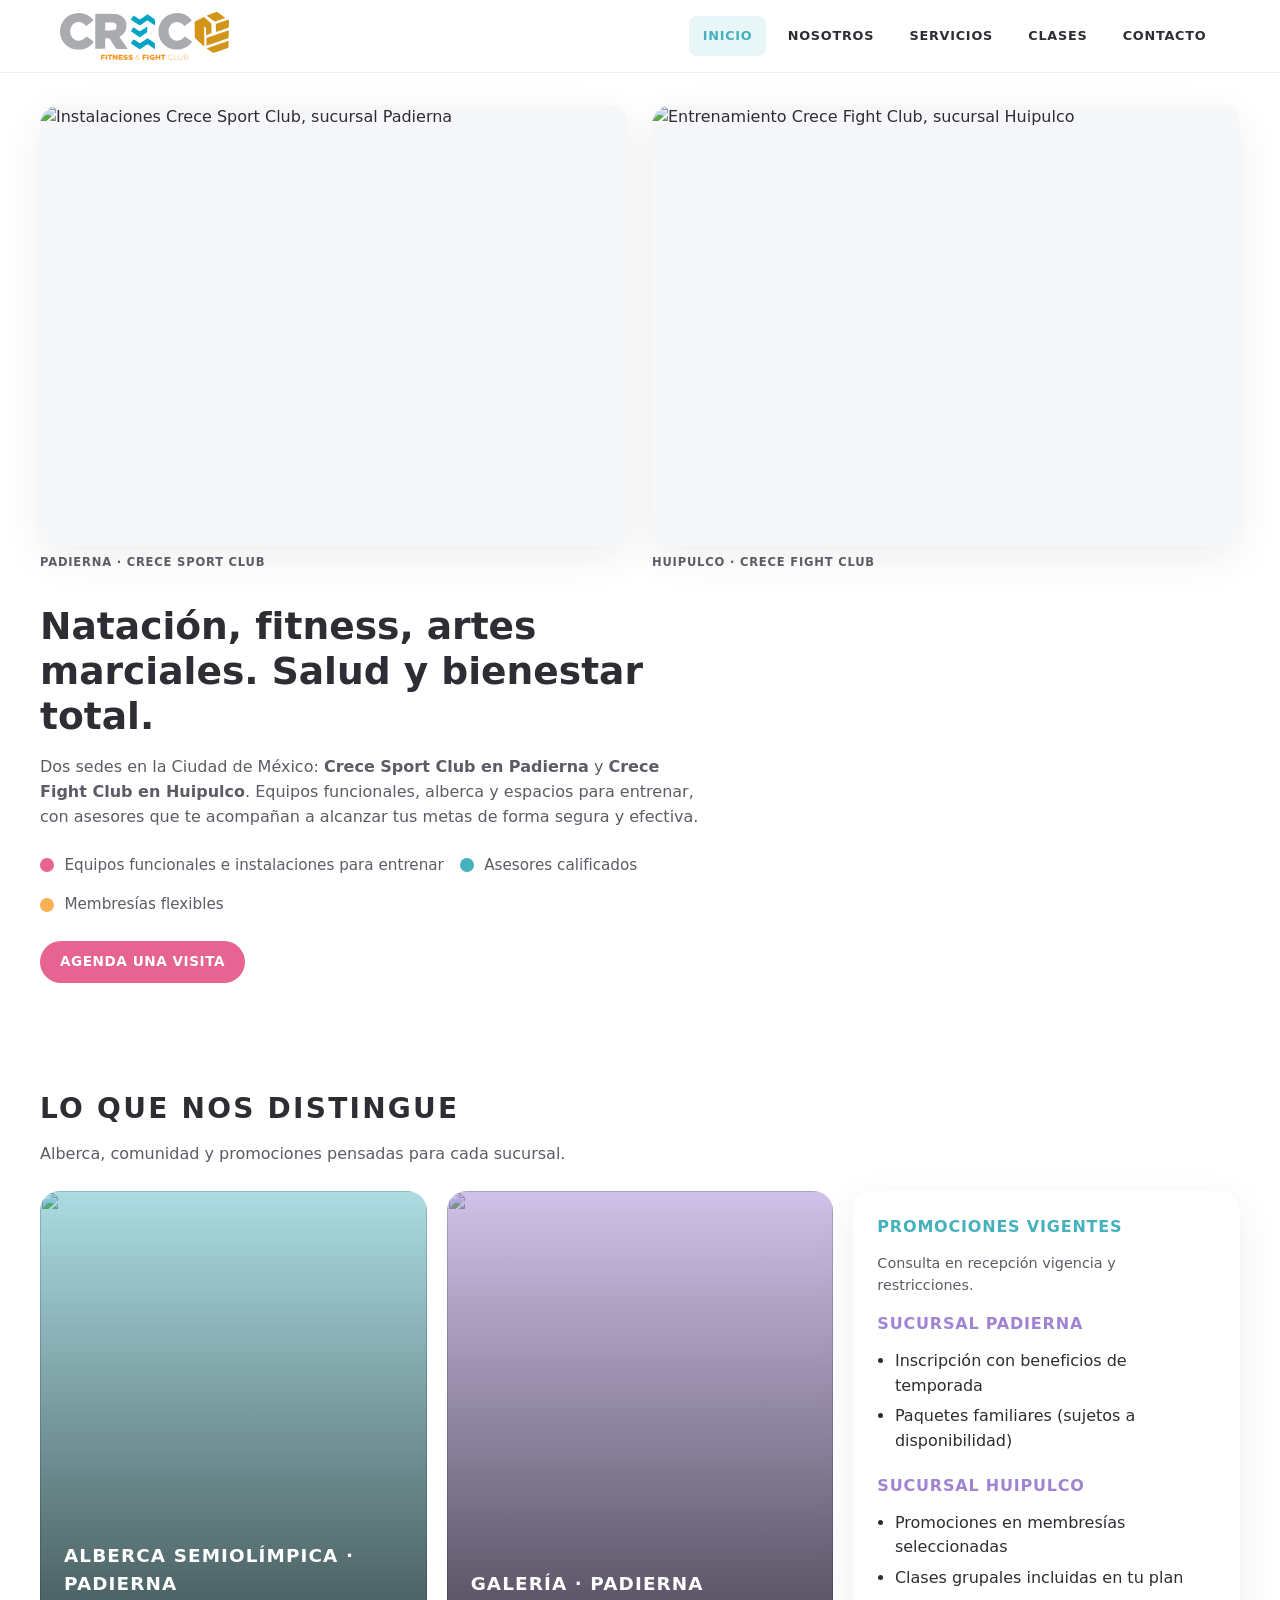
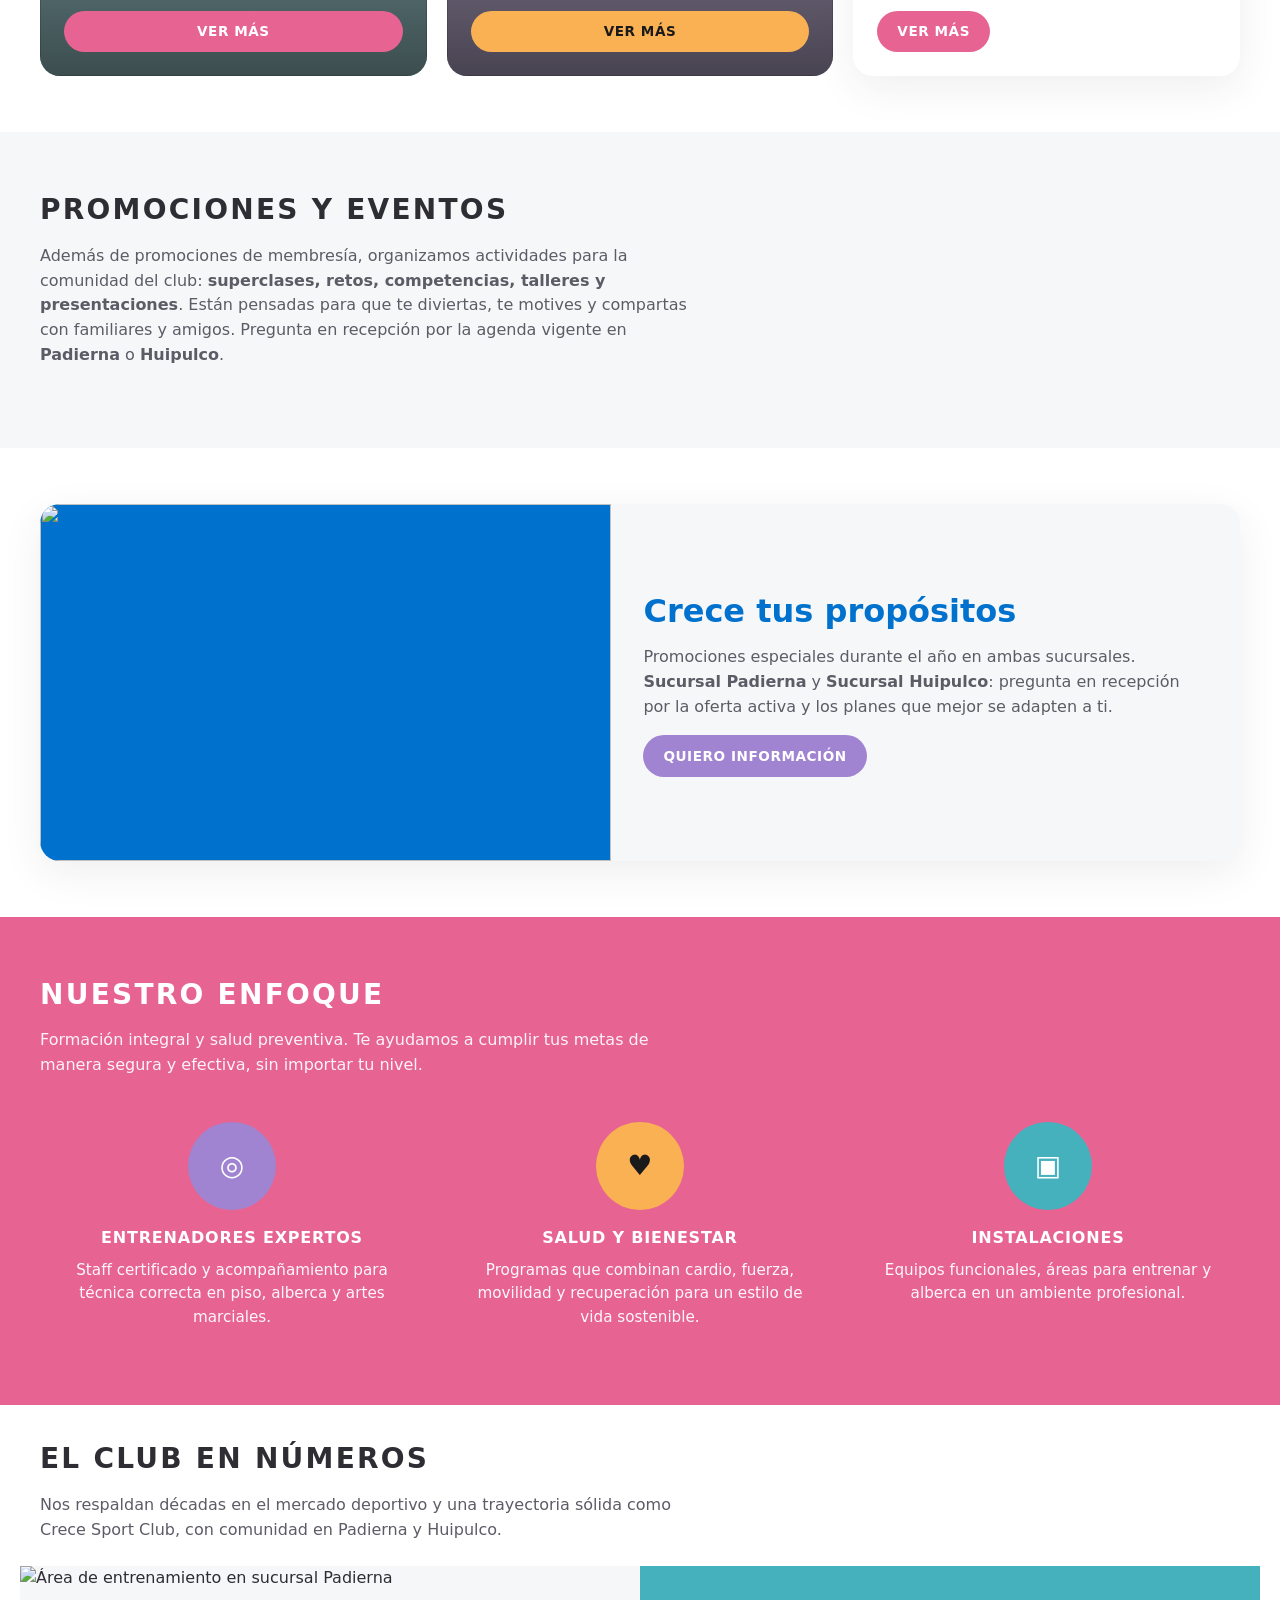
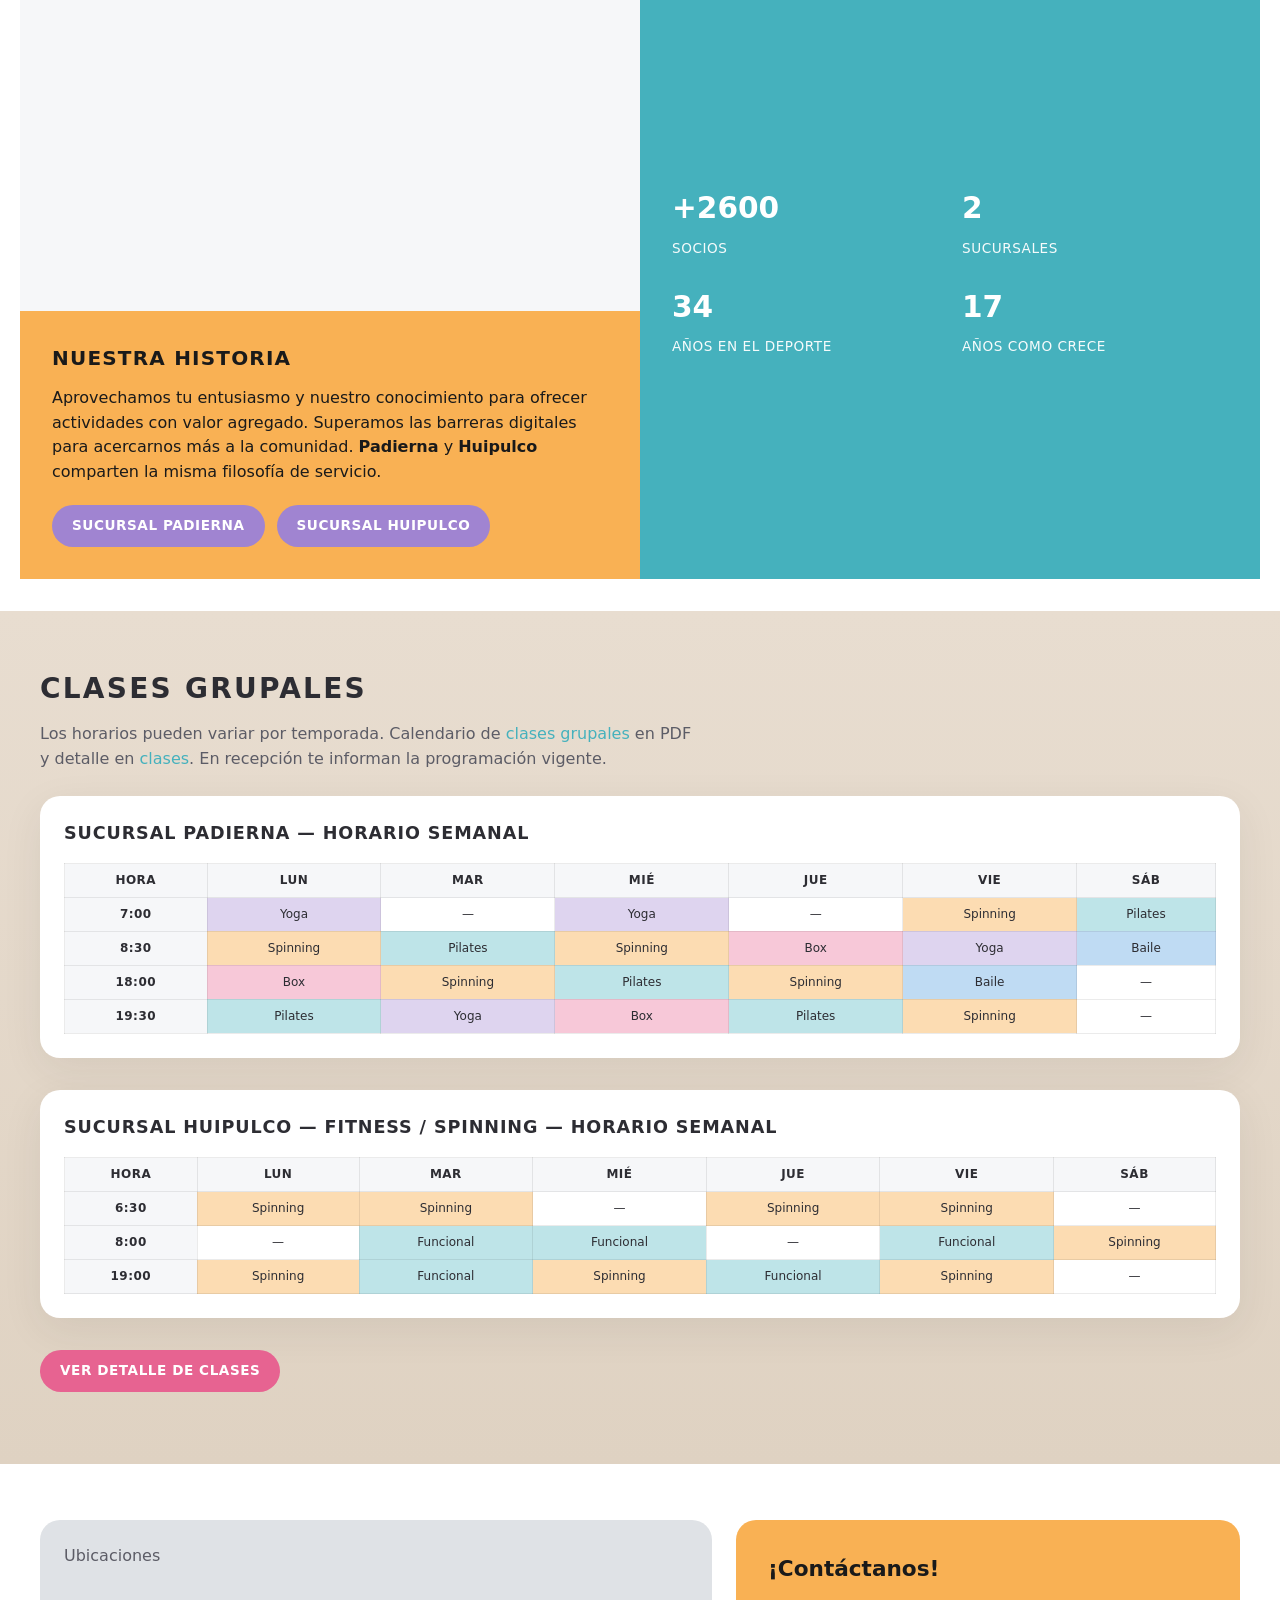
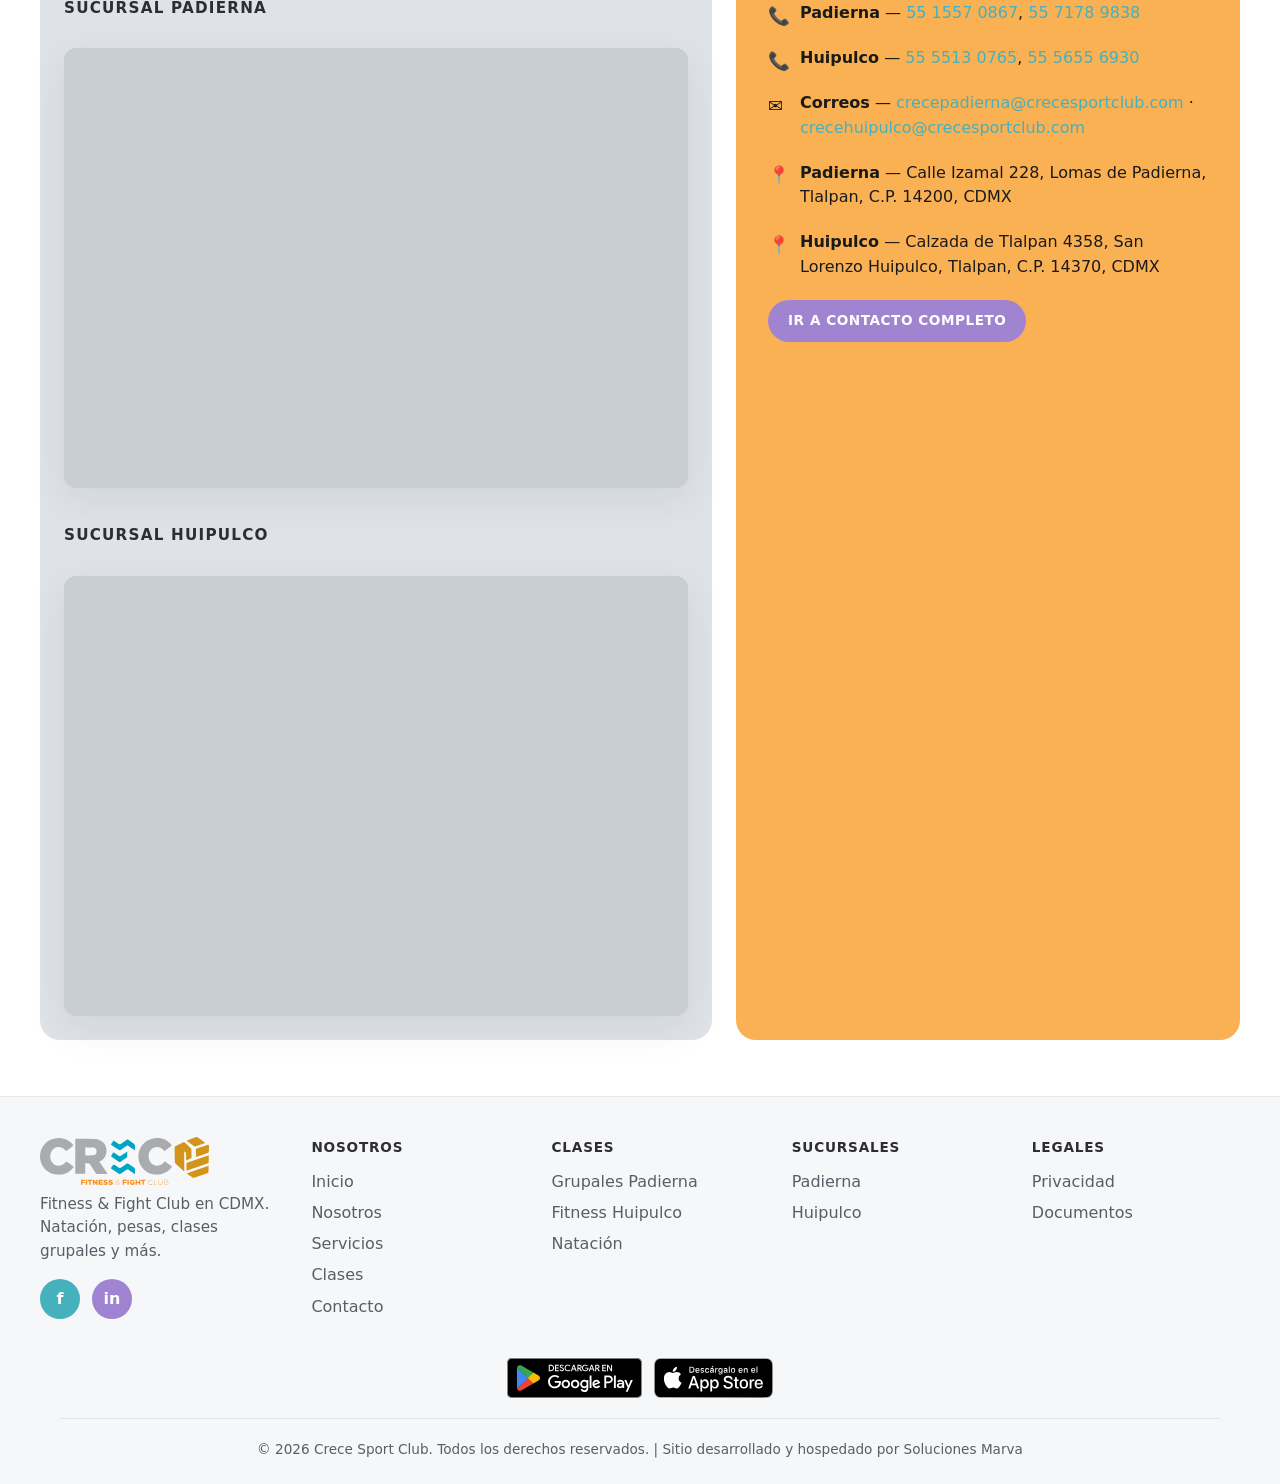
==== index.html @ da3b9bb8 "Fix badges position" ====
<!DOCTYPE html>
<html lang="es-MX">
  <head>
    <meta charset="utf-8" />
    <meta name="viewport" content="width=device-width, initial-scale=1" />
    <title>Crece Sport Club — Fitness &amp; Fight Club</title>
    <meta
      name="description"
      content="Crece Sport Club en Padierna y Crece Fight Club en Huipulco: natación, fitness y artes marciales en la Ciudad de México."
    />
    <link rel="stylesheet" href="assets/css/styles.css?v=footer-badges2" />
  </head>
  <body>
    <a class="skip-link" href="#contenido">Saltar al contenido</a>
    <header class="site-header">
      <div class="header-inner">
        <a class="logo-link" href="./">
          <img src="logo.svg" width="200" height="57" alt="Crece Sport Club" />
        </a>
        <button
          class="nav-toggle"
          type="button"
          aria-expanded="false"
          aria-controls="menu-principal"
          aria-label="Abrir menú"
        >
          <span></span><span></span><span></span>
        </button>
        <nav class="site-nav" id="menu-principal" aria-label="Principal">
          <ul>
            <li><a href="./" aria-current="page">Inicio</a></li>
            <li><a href="nosotros/">Nosotros</a></li>
            <li><a href="servicios/">Servicios</a></li>
            <li><a href="clases/">Clases</a></li>
            <li><a href="contacto/">Contacto</a></li>
          </ul>
        </nav>
      </div>
    </header>

    <main id="contenido">
      <section class="section section--tight" id="inicio" aria-labelledby="titulo-inicio">
        <div class="wrap">
          <div class="hero-branches">
            <div class="hero-branch-card">
              <div class="hero-visual">
                <img
                  src="https://cdn-clients.solucionesmarva.com/CU2402-00057/img/padierna/IMG_8636.jpg"
                  alt="Instalaciones Crece Sport Club, sucursal Padierna"
                  width="800"
                  height="600"
                  loading="eager"
                />
              </div>
              <p class="branch-tag">Padierna · Crece Sport Club</p>
            </div>
            <div class="hero-branch-card">
              <div class="hero-visual">
                <img
                  src="https://cdn-clients.solucionesmarva.com/CU2402-00057/img/IMG_9216.jpg"
                  alt="Entrenamiento Crece Fight Club, sucursal Huipulco"
                  width="800"
                  height="600"
                  loading="eager"
                />
              </div>
              <p class="branch-tag">Huipulco · Crece Fight Club</p>
            </div>
          </div>
          <div class="hero-copy hero-copy-wide">
            <h1 id="titulo-inicio">Natación, fitness, artes marciales. Salud y bienestar total.</h1>
            <p class="section-lead" style="margin: 0">
              Dos sedes en la Ciudad de México: <strong>Crece Sport Club en Padierna</strong> y <strong>Crece Fight Club en Huipulco</strong>. Equipos funcionales,
              alberca y espacios para entrenar, con asesores que te acompañan a alcanzar tus metas de forma segura y efectiva.
            </p>
            <div class="hero-features">
              <div class="hero-feature"><span class="dot dot--pink" aria-hidden="true"></span> Equipos funcionales e instalaciones para entrenar</div>
              <div class="hero-feature"><span class="dot dot--teal" aria-hidden="true"></span> Asesores calificados</div>
              <div class="hero-feature"><span class="dot dot--yellow" aria-hidden="true"></span> Membresías flexibles</div>
            </div>
            <p style="margin-top: 1.5rem">
              <a class="btn btn--pink" href="contacto/">Agenda una visita</a>
            </p>
          </div>
        </div>
      </section>

      <section class="section" id="destacados" aria-labelledby="titulo-destacados">
        <div class="wrap">
          <h2 class="section-title" id="titulo-destacados">Lo que nos distingue</h2>
          <p class="section-lead">Alberca, comunidad y promociones pensadas para cada sucursal.</p>
          <div class="grid-3">
            <article class="card-block card-block--teal">
              <div class="card-block__bg" aria-hidden="true">
                <img
                  src="https://cdn-clients.solucionesmarva.com/CU2402-00057/img/padierna/IMG_8722.jpeg"
                  alt=""
                  width="600"
                  height="400"
                  loading="lazy"
                />
              </div>
              <div class="card-block__tint" aria-hidden="true"></div>
              <h3>Alberca semiolímpica · Padierna</h3>
              <a class="btn btn--pink" href="servicios/#alberca">Ver más</a>
            </article>
            <article class="card-block card-block--purple">
              <div class="card-block__bg" aria-hidden="true">
                <img
                  src="https://cdn-clients.solucionesmarva.com/CU2402-00057/img/padierna/IMG_8719.jpeg"
                  alt=""
                  width="600"
                  height="400"
                  loading="lazy"
                />
              </div>
              <div class="card-block__tint" aria-hidden="true"></div>
              <h3>Galería · Padierna</h3>
              <a class="btn btn--yellow" href="nosotros/#galeria">Ver más</a>
            </article>
            <article class="promo-list">
              <h3>Promociones vigentes</h3>
              <p class="section-lead" style="margin-bottom: 0.75rem; font-size: 0.9rem">Consulta en recepción vigencia y restricciones.</p>
              <h3 style="color: var(--purple); margin-top: 1rem">Sucursal Padierna</h3>
              <ul>
                <li>Inscripción con beneficios de temporada</li>
                <li>Paquetes familiares (sujetos a disponibilidad)</li>
              </ul>
              <h3 style="color: var(--purple)">Sucursal Huipulco</h3>
              <ul>
                <li>Promociones en membresías seleccionadas</li>
                <li>Clases grupales incluidas en tu plan</li>
              </ul>
              <a class="btn btn--pink" href="contacto/">Ver más</a>
            </article>
          </div>
        </div>
      </section>

      <section class="section" id="promociones-eventos" style="background: var(--surface)" aria-labelledby="titulo-eventos">
        <div class="wrap">
          <h2 class="section-title" id="titulo-eventos">Promociones y eventos</h2>
          <p class="section-lead">
            Además de promociones de membresía, organizamos actividades para la comunidad del club: <strong>superclases, retos, competencias, talleres y presentaciones</strong>.
            Están pensadas para que te diviertas, te motives y compartas con familiares y amigos. Pregunta en recepción por la agenda vigente en
            <strong>Padierna</strong> o <strong>Huipulco</strong>.
          </p>
        </div>
      </section>

      <section class="section" aria-labelledby="titulo-promo">
        <div class="wrap">
          <div class="promo-card">
            <div class="promo-card__media">
              <img
                src="https://cdn-clients.solucionesmarva.com/CU2402-00057/img/padierna/IMG_8721.jpeg"
                alt=""
                width="800"
                height="500"
                loading="lazy"
              />
            </div>
            <div class="promo-card__body">
              <h2 id="titulo-promo">Crece tus propósitos</h2>
              <p>
                Promociones especiales durante el año en ambas sucursales. <strong>Sucursal Padierna</strong> y <strong>Sucursal Huipulco</strong>: pregunta en
                recepción por la oferta activa y los planes que mejor se adapten a ti.
              </p>
              <p style="margin-top: 1rem">
                <a class="btn btn--purple" href="contacto/">Quiero información</a>
              </p>
            </div>
          </div>
        </div>
      </section>

      <section class="section section--pink" id="enfoque" aria-labelledby="titulo-enfoque">
        <div class="wrap">
          <h2 class="section-title" id="titulo-enfoque">Nuestro enfoque</h2>
          <p class="section-lead">
            Formación integral y salud preventiva. Te ayudamos a cumplir tus metas de manera segura y efectiva, sin importar tu nivel.
          </p>
          <div class="pill-grid">
            <div class="pill">
              <div class="pill-icon pill-icon--purple" aria-hidden="true">◎</div>
              <h3>Entrenadores expertos</h3>
              <p>Staff certificado y acompañamiento para técnica correcta en piso, alberca y artes marciales.</p>
            </div>
            <div class="pill">
              <div class="pill-icon pill-icon--yellow" aria-hidden="true">♥</div>
              <h3>Salud y bienestar</h3>
              <p>Programas que combinan cardio, fuerza, movilidad y recuperación para un estilo de vida sostenible.</p>
            </div>
            <div class="pill">
              <div class="pill-icon pill-icon--teal" aria-hidden="true">▣</div>
              <h3>Instalaciones</h3>
              <p>Equipos funcionales, áreas para entrenar y alberca en un ambiente profesional.</p>
            </div>
          </div>
        </div>
      </section>

      <section class="section section--tight" id="club" aria-labelledby="titulo-club">
        <div class="wrap">
          <h2 class="section-title" id="titulo-club">El club en números</h2>
          <p class="section-lead">
            Nos respaldan décadas en el mercado deportivo y una trayectoria sólida como Crece Sport Club, con comunidad en Padierna y Huipulco.
          </p>
        </div>
        <div class="split-stats">
          <div class="split-stats__visual">
            <div class="split-stats__visual-top">
              <img
                src="https://cdn-clients.solucionesmarva.com/CU2402-00057/img/padierna/IMG_8641.jpg"
                alt="Área de entrenamiento en sucursal Padierna"
                width="900"
                height="500"
                loading="lazy"
              />
            </div>
            <div class="split-stats__story">
              <h2>Nuestra historia</h2>
              <p>
                Aprovechamos tu entusiasmo y nuestro conocimiento para ofrecer actividades con valor agregado. Superamos las barreras digitales para acercarnos más a la
                comunidad. <strong>Padierna</strong> y <strong>Huipulco</strong> comparten la misma filosofía de servicio.
              </p>
              <div class="split-stats__actions">
                <a class="btn btn--purple" href="contacto/#padierna">Sucursal Padierna</a>
                <a class="btn btn--purple" href="contacto/#huipulco">Sucursal Huipulco</a>
              </div>
            </div>
          </div>
          <div class="split-stats__metrics" role="list">
            <div class="metric" role="listitem"><strong>+2600</strong><span>Socios</span></div>
            <div class="metric" role="listitem"><strong>2</strong><span>Sucursales</span></div>
            <div class="metric" role="listitem"><strong>34</strong><span>Años en el deporte</span></div>
            <div class="metric" role="listitem"><strong>17</strong><span>Años como Crece</span></div>
          </div>
        </div>
      </section>

      <section class="section section--wood" id="clases" aria-labelledby="titulo-clases">
        <div class="wrap">
          <h2 class="section-title" id="titulo-clases">Clases grupales</h2>
          <p class="section-lead">
            Los horarios pueden variar por temporada. Calendario de <a href="documentos/">clases grupales</a> en PDF y detalle en
            <a href="clases/">clases</a>. En recepción te informan la programación vigente.
          </p>

          <div class="schedule-block">
            <h3>Sucursal Padierna — horario semanal</h3>
            <table class="schedule">
              <thead>
                <tr>
                  <th>Hora</th>
                  <th>Lun</th>
                  <th>Mar</th>
                  <th>Mié</th>
                  <th>Jue</th>
                  <th>Vie</th>
                  <th>Sáb</th>
                </tr>
              </thead>
              <tbody>
                <tr>
                  <th>7:00</th>
                  <td class="cell-yoga">Yoga</td>
                  <td>—</td>
                  <td class="cell-yoga">Yoga</td>
                  <td>—</td>
                  <td class="cell-spin">Spinning</td>
                  <td class="cell-pilates">Pilates</td>
                </tr>
                <tr>
                  <th>8:30</th>
                  <td class="cell-spin">Spinning</td>
                  <td class="cell-pilates">Pilates</td>
                  <td class="cell-spin">Spinning</td>
                  <td class="cell-box">Box</td>
                  <td class="cell-yoga">Yoga</td>
                  <td class="cell-dance">Baile</td>
                </tr>
                <tr>
                  <th>18:00</th>
                  <td class="cell-box">Box</td>
                  <td class="cell-spin">Spinning</td>
                  <td class="cell-pilates">Pilates</td>
                  <td class="cell-spin">Spinning</td>
                  <td class="cell-dance">Baile</td>
                  <td>—</td>
                </tr>
                <tr>
                  <th>19:30</th>
                  <td class="cell-pilates">Pilates</td>
                  <td class="cell-yoga">Yoga</td>
                  <td class="cell-box">Box</td>
                  <td class="cell-pilates">Pilates</td>
                  <td class="cell-spin">Spinning</td>
                  <td>—</td>
                </tr>
              </tbody>
            </table>
          </div>

          <div class="schedule-block">
            <h3>Sucursal Huipulco — fitness / spinning — horario semanal</h3>
            <table class="schedule">
              <thead>
                <tr>
                  <th>Hora</th>
                  <th>Lun</th>
                  <th>Mar</th>
                  <th>Mié</th>
                  <th>Jue</th>
                  <th>Vie</th>
                  <th>Sáb</th>
                </tr>
              </thead>
              <tbody>
                <tr>
                  <th>6:30</th>
                  <td class="cell-spin">Spinning</td>
                  <td class="cell-spin">Spinning</td>
                  <td>—</td>
                  <td class="cell-spin">Spinning</td>
                  <td class="cell-spin">Spinning</td>
                  <td>—</td>
                </tr>
                <tr>
                  <th>8:00</th>
                  <td>—</td>
                  <td class="cell-pilates">Funcional</td>
                  <td class="cell-pilates">Funcional</td>
                  <td>—</td>
                  <td class="cell-pilates">Funcional</td>
                  <td class="cell-spin">Spinning</td>
                </tr>
                <tr>
                  <th>19:00</th>
                  <td class="cell-spin">Spinning</td>
                  <td class="cell-pilates">Funcional</td>
                  <td class="cell-spin">Spinning</td>
                  <td class="cell-pilates">Funcional</td>
                  <td class="cell-spin">Spinning</td>
                  <td>—</td>
                </tr>
              </tbody>
            </table>
          </div>
          <p><a class="btn btn--pink" href="clases/">Ver detalle de clases</a></p>
        </div>
      </section>

      <section class="section" id="contacto-resumen" aria-labelledby="titulo-contacto">
        <div class="wrap contact-grid">
          <div class="maps-stack">
            <p class="section-lead" style="margin: 0 0 0.5rem">Ubicaciones</p>
            <h2 class="section-title" style="font-size: 0.95rem; margin: 0 0 0.5rem">Sucursal Padierna</h2>
            <div class="map-embed">
              <iframe
                src="https://www.google.com/maps/embed?pb=!1m18!1m12!1m3!1d791.6669266590219!2d-99.22311859802137!3d19.290028590029106!2m3!1f0!2f0!3f0!3m2!1i1024!2i768!4f13.1!3m3!1m2!1s0x85cdffb28475cb69%3A0x376ab0f0e41c3a64!2sC.%20Izamal%20228%2C%20Lomas%20de%20Padierna%2C%20Tlalpan%2C%2014200%20Ciudad%20de%20M%C3%A9xico%2C%20CDMX!5e0!3m2!1ses-419!2smx!4v1776230342957!5m2!1ses-419!2smx"
                width="600"
                height="450"
                style="border: 0"
                allowfullscreen=""
                loading="lazy"
                referrerpolicy="no-referrer-when-downgrade"
                title="Ubicación sucursal Padierna"
              ></iframe>
            </div>
            <h2 class="section-title" style="font-size: 0.95rem; margin: 1rem 0 0.5rem">Sucursal Huipulco</h2>
            <div class="map-embed">
              <iframe
                src="https://www.google.com/maps/embed?pb=!1m18!1m12!1m3!1d941.4164701203358!2d-99.15234758038942!3d19.29689085323279!2m3!1f0!2f0!3f0!3m2!1i1024!2i768!4f13.1!3m3!1m2!1s0x85ce00514b132cab%3A0x64b8735e5755619!2sCalz.%20de%20Tlalpan%204358%2C%20Huipulco%2C%20Tlalpan%2C%2014370%20Ciudad%20de%20M%C3%A9xico%2C%20CDMX!5e0!3m2!1ses-419!2smx!4v1776230383798!5m2!1ses-419!2smx"
                width="600"
                height="450"
                style="border: 0"
                allowfullscreen=""
                loading="lazy"
                referrerpolicy="no-referrer-when-downgrade"
                title="Ubicación sucursal Huipulco"
              ></iframe>
            </div>
          </div>
          <aside class="contact-panel">
            <h2 id="titulo-contacto">¡Contáctanos!</h2>
            <ul class="contact-list">
              <li class="icon-phone">
                <strong>Padierna</strong> — <a href="tel:+525515570867">55 1557 0867</a>, <a href="tel:+525571789838">55 7178 9838</a>
              </li>
              <li class="icon-phone">
                <strong>Huipulco</strong> — <a href="tel:+525555130765">55 5513 0765</a>, <a href="tel:+525556556930">55 5655 6930</a>
              </li>
              <li class="icon-mail">
                <strong>Correos</strong> — <a href="mailto:crecepadierna@crecesportclub.com">crecepadierna@crecesportclub.com</a> ·
                <a href="mailto:crecehuipulco@crecesportclub.com">crecehuipulco@crecesportclub.com</a>
              </li>
              <li class="icon-pin">
                <strong>Padierna</strong> — Calle Izamal 228, Lomas de Padierna, Tlalpan, C.P. 14200, CDMX
              </li>
              <li class="icon-pin">
                <strong>Huipulco</strong> — Calzada de Tlalpan 4358, San Lorenzo Huipulco, Tlalpan, C.P. 14370, CDMX
              </li>
            </ul>
            <a class="btn btn--purple" href="contacto/">Ir a contacto completo</a>
          </aside>
        </div>
      </section>
    </main>

    <footer class="site-footer">
      <div class="wrap footer-grid footer-grid--5">
        <div class="footer-about">
          <a class="logo-link" href="./"><img src="logo.svg" width="180" height="51" alt="Crece" /></a>
          <p>Fitness &amp; Fight Club en CDMX. Natación, pesas, clases grupales y más.</p>
          <div class="social" aria-label="Redes sociales">
            <a href="https://www.facebook.com/" rel="noopener noreferrer" target="_blank" aria-label="Facebook">f</a>
            <a href="https://www.instagram.com/" rel="noopener noreferrer" target="_blank" aria-label="Instagram">in</a>
          </div>
        </div>
        <div>
          <h4>Nosotros</h4>
          <ul>
            <li><a href="./">Inicio</a></li>
            <li><a href="nosotros/">Nosotros</a></li>
            <li><a href="servicios/">Servicios</a></li>
            <li><a href="clases/">Clases</a></li>
            <li><a href="contacto/">Contacto</a></li>
          </ul>
        </div>
        <div>
          <h4>Clases</h4>
          <ul>
            <li><a href="clases/#padierna">Grupales Padierna</a></li>
            <li><a href="clases/#huipulco">Fitness Huipulco</a></li>
            <li><a href="servicios/#alberca">Natación</a></li>
          </ul>
        </div>
        <div>
          <h4>Sucursales</h4>
          <ul>
            <li><a href="contacto/#padierna">Padierna</a></li>
            <li><a href="contacto/#huipulco">Huipulco</a></li>
          </ul>
        </div>
        <div>
          <h4>Legales</h4>
          <ul>
            <li><a href="privacidad/">Privacidad</a></li>
            <li><a href="documentos/">Documentos</a></li>
          </ul>
        </div>
      </div>
      <div class="footer-bottom">
      <div class="app-store-badges" aria-label="Descargar la app">
        <a href="https://play.google.com/store/apps/details?id=com.crecesportclub.katana" rel="noopener noreferrer" target="_blank">
          <img src="assets/img/app-badges/google-play.svg" alt="Disponible en Google Play" height="40" width="135" />
        </a>
        <a href="https://apps.apple.com/mx/app/crece-sport-club/id6775593005" rel="noopener noreferrer" target="_blank">
          <img src="assets/img/app-badges/app-store.svg" alt="Descárgalo en el App Store" height="40" width="120" />
        </a>
      </div>
      <p class="footer-bar">© <span id="y"></span> Crece Sport Club. Todos los derechos reservados. | Sitio desarrollado y hospedado por <a href="https://www.solucionesmarva.com" target="_blank" rel="noopener noreferrer">Soluciones Marva</a></p>
      </div>
    </footer>
    <script>
      document.getElementById("y").textContent = new Date().getFullYear();
    </script>
    <script src="assets/js/main.js" defer></script>
  </body>
</html>
---- assets/css/styles.css ----
/* Crece Sport Club — GitHub Pages */
:root {
  --teal: #45b1bd;
  --purple: #a084d1;
  --pink: #e76391;
  --orange: #f9b154;
  --promo-blue: #0072ce;
  --ink: #2d2d33;
  --muted: #5c5c66;
  --bg: #ffffff;
  --surface: #f6f7f9;
  --radius: 12px;
  --radius-lg: 20px;
  --shadow: 0 12px 40px rgba(45, 45, 51, 0.08);
  --font: "Segoe UI", system-ui, -apple-system, BlinkMacSystemFont, sans-serif;
}

*,
*::before,
*::after {
  box-sizing: border-box;
}

html {
  scroll-behavior: smooth;
}

body {
  margin: 0;
  font-family: var(--font);
  color: var(--ink);
  background: var(--bg);
  line-height: 1.55;
}

img {
  max-width: 100%;
  height: auto;
  display: block;
}

a {
  color: var(--teal);
  text-decoration: none;
}

a:hover {
  text-decoration: underline;
}

.skip-link {
  position: absolute;
  left: -9999px;
  top: 0;
  background: var(--ink);
  color: #fff;
  padding: 0.5rem 1rem;
  z-index: 1000;
}

.skip-link:focus {
  left: 0.5rem;
  top: 0.5rem;
}

.site-header {
  position: sticky;
  top: 0;
  z-index: 50;
  background: rgba(255, 255, 255, 0.95);
  backdrop-filter: blur(10px);
  border-bottom: 1px solid rgba(0, 0, 0, 0.06);
}

.header-inner {
  max-width: 1200px;
  margin: 0 auto;
  padding: 0.75rem 1.25rem;
  display: flex;
  align-items: center;
  justify-content: space-between;
  gap: 1rem;
}

.logo-link {
  display: flex;
  align-items: center;
  gap: 0.5rem;
  text-decoration: none;
}

.logo-link img {
  height: 40px;
  width: auto;
}

@media (min-width: 768px) {
  .logo-link img {
    height: 48px;
  }
}

.nav-toggle {
  display: flex;
  flex-direction: column;
  gap: 5px;
  padding: 0.5rem;
  background: none;
  border: 0;
  cursor: pointer;
}

.nav-toggle span {
  width: 24px;
  height: 2px;
  background: var(--ink);
}

@media (min-width: 900px) {
  .nav-toggle {
    display: none;
  }
}

.site-nav ul {
  list-style: none;
  margin: 0;
  padding: 0;
  display: none;
  flex-direction: column;
  gap: 0.25rem;
}

.site-nav.is-open ul {
  display: flex;
}

@media (min-width: 900px) {
  .site-nav ul {
    display: flex;
    flex-direction: row;
    align-items: center;
    gap: 0.5rem;
  }
}

.site-nav a {
  display: block;
  padding: 0.6rem 0.85rem;
  color: var(--ink);
  font-weight: 600;
  font-size: 0.8rem;
  letter-spacing: 0.06em;
  text-transform: uppercase;
  text-decoration: none;
  border-radius: 8px;
}

.site-nav a:hover,
.site-nav a[aria-current="page"] {
  background: rgba(69, 177, 189, 0.12);
  color: var(--teal);
  text-decoration: none;
}

@media (max-width: 899px) {
  .site-nav {
    position: absolute;
    left: 0;
    right: 0;
    top: 100%;
    background: #fff;
    border-bottom: 1px solid rgba(0, 0, 0, 0.06);
    padding: 0.5rem 1.25rem 1rem;
    box-shadow: var(--shadow);
  }

  .site-nav ul {
    padding-top: 0.5rem;
  }
}

main {
  overflow-x: hidden;
}

.section {
  padding: 3.5rem 1.25rem;
}

.section--tight {
  padding-top: 2rem;
  padding-bottom: 2rem;
}

.wrap {
  max-width: 1200px;
  margin: 0 auto;
}

.hero {
  display: grid;
  gap: 2rem;
  align-items: center;
}

@media (min-width: 900px) {
  .hero {
    grid-template-columns: 1fr 1fr;
    gap: 3rem;
  }
}

.hero-branches {
  display: grid;
  gap: 1.25rem;
  margin-bottom: 2rem;
}

@media (min-width: 720px) {
  .hero-branches {
    grid-template-columns: 1fr 1fr;
    gap: 1.5rem;
  }
}

.hero-branch-card .hero-visual {
  margin-bottom: 0.5rem;
}

.branch-tag {
  margin: 0;
  font-size: 0.72rem;
  font-weight: 700;
  letter-spacing: 0.07em;
  text-transform: uppercase;
  color: var(--muted);
}

.hero-copy-wide {
  max-width: 720px;
}

.gallery-section-title {
  font-size: 1.05rem;
  text-transform: uppercase;
  letter-spacing: 0.06em;
  margin: 0 0 0.5rem;
  color: var(--ink);
}

.gallery-section-title--pad {
  color: var(--teal);
}

.gallery-section-title--hui {
  color: var(--purple);
}

.hero-visual {
  border-radius: var(--radius-lg);
  overflow: hidden;
  box-shadow: var(--shadow);
  background: var(--surface);
  min-height: 220px;
}

.hero-visual img {
  width: 100%;
  object-fit: cover;
  aspect-ratio: 4 / 3;
}

.hero-copy h1 {
  font-size: clamp(1.75rem, 4vw, 2.35rem);
  line-height: 1.2;
  margin: 0 0 1rem;
  font-weight: 800;
  color: var(--ink);
}

.hero-features {
  display: flex;
  flex-wrap: wrap;
  gap: 1rem;
  margin-top: 1.5rem;
}

.hero-feature {
  display: flex;
  align-items: center;
  gap: 0.65rem;
  font-size: 0.95rem;
  color: var(--muted);
}

.dot {
  width: 14px;
  height: 14px;
  border-radius: 50%;
  flex-shrink: 0;
}

.dot--pink {
  background: var(--pink);
}

.dot--teal {
  background: var(--teal);
}

.dot--yellow {
  background: var(--orange);
}

.section-title {
  font-size: clamp(1.35rem, 3vw, 1.75rem);
  text-transform: uppercase;
  letter-spacing: 0.08em;
  margin: 0 0 0.75rem;
  font-weight: 800;
}

.section-lead {
  max-width: 65ch;
  color: var(--muted);
  margin: 0 0 1.5rem;
}

.grid-3 {
  display: grid;
  gap: 1.25rem;
}

@media (min-width: 768px) {
  .grid-3 {
    grid-template-columns: repeat(3, 1fr);
  }
}

.card-block {
  position: relative;
  border-radius: var(--radius-lg);
  overflow: hidden;
  min-height: 280px;
  display: flex;
  flex-direction: column;
  justify-content: flex-end;
  padding: 1.5rem;
  color: #fff;
  isolation: isolate;
}

.card-block::after {
  content: "";
  position: absolute;
  inset: 0;
  background: linear-gradient(180deg, transparent 0%, rgba(0, 0, 0, 0.65) 100%);
  z-index: 1;
}

.card-block > h3,
.card-block > .btn {
  position: relative;
  z-index: 2;
}

.card-block__bg {
  position: absolute;
  inset: 0;
  z-index: -1;
}

.card-block__bg img {
  width: 100%;
  height: 100%;
  object-fit: cover;
}

.card-block--teal .card-block__tint {
  position: absolute;
  inset: 0;
  background: rgba(69, 177, 189, 0.45);
  z-index: 0;
}

.card-block--purple .card-block__tint {
  position: absolute;
  inset: 0;
  background: rgba(160, 132, 209, 0.5);
  z-index: 0;
}

.card-block h3 {
  margin: 0 0 0.75rem;
  font-size: 1.15rem;
  letter-spacing: 0.06em;
  text-transform: uppercase;
}

.btn {
  display: inline-flex;
  align-items: center;
  justify-content: center;
  padding: 0.65rem 1.25rem;
  border-radius: 999px;
  font-weight: 700;
  font-size: 0.85rem;
  letter-spacing: 0.04em;
  text-transform: uppercase;
  text-decoration: none;
  border: 0;
  cursor: pointer;
  transition: transform 0.15s ease, box-shadow 0.15s ease;
}

.btn:hover {
  transform: translateY(-1px);
  box-shadow: 0 8px 24px rgba(0, 0, 0, 0.12);
  text-decoration: none;
}

.btn--pink {
  background: var(--pink);
  color: #fff;
}

.btn--yellow {
  background: var(--orange);
  color: #1a1a1a;
}

.btn--purple {
  background: var(--purple);
  color: #fff;
}

.promo-card {
  background: var(--surface);
  border-radius: var(--radius-lg);
  overflow: hidden;
  box-shadow: var(--shadow);
  display: grid;
}

@media (min-width: 768px) {
  .promo-card {
    grid-template-columns: 1fr 1.1fr;
  }
}

.promo-card__media {
  min-height: 200px;
  background: var(--promo-blue);
}

.promo-card__media img {
  width: 100%;
  height: 100%;
  object-fit: cover;
  min-height: 200px;
}

.promo-card__body {
  padding: 2rem;
  display: flex;
  flex-direction: column;
  justify-content: center;
}

.promo-card__body h2 {
  margin: 0 0 0.5rem;
  font-size: clamp(1.5rem, 3vw, 2rem);
  color: var(--promo-blue);
}

.promo-card__body p {
  margin: 0;
  color: var(--muted);
}

.section--pink {
  background: var(--pink);
  color: #fff;
}

.section--pink .section-title {
  color: #fff;
}

.section--pink .section-lead {
  color: rgba(255, 255, 255, 0.92);
}

.pill-grid {
  display: grid;
  gap: 1.5rem;
}

@media (min-width: 768px) {
  .pill-grid {
    grid-template-columns: repeat(3, 1fr);
  }
}

.pill {
  text-align: center;
  padding: 1.25rem;
}

.pill-icon {
  width: 88px;
  height: 88px;
  border-radius: 50%;
  margin: 0 auto 1rem;
  display: grid;
  place-items: center;
  font-size: 1.75rem;
}

.pill-icon--purple {
  background: var(--purple);
}

.pill-icon--yellow {
  background: var(--orange);
  color: #1a1a1a;
}

.pill-icon--teal {
  background: var(--teal);
}

.pill h3 {
  margin: 0 0 0.5rem;
  font-size: 1rem;
  text-transform: uppercase;
  letter-spacing: 0.05em;
}

.pill p {
  margin: 0;
  font-size: 0.95rem;
  opacity: 0.95;
}

.split-stats {
  display: grid;
  gap: 0;
}

@media (min-width: 900px) {
  .split-stats {
    grid-template-columns: 1fr 1fr;
  }
}

.split-stats__visual {
  display: grid;
  grid-template-rows: 1fr auto;
  min-height: 420px;
}

.split-stats__visual-top {
  min-height: 200px;
  background: var(--surface);
}

.split-stats__visual-top img {
  width: 100%;
  height: 100%;
  object-fit: cover;
  min-height: 200px;
}

.split-stats__story {
  background: var(--orange);
  padding: 2rem;
  color: #1a1a1a;
}

.split-stats__story h2 {
  margin: 0 0 0.75rem;
  font-size: 1.25rem;
  text-transform: uppercase;
  letter-spacing: 0.06em;
}

.split-stats__story p {
  margin: 0 0 1.25rem;
}

.split-stats__actions {
  display: flex;
  flex-wrap: wrap;
  gap: 0.75rem;
}

.split-stats__metrics {
  background: var(--teal);
  color: #fff;
  padding: 2rem;
  display: grid;
  grid-template-columns: 1fr 1fr;
  gap: 1.5rem;
  align-content: center;
}

.metric strong {
  display: block;
  font-size: clamp(1.35rem, 3vw, 1.85rem);
  font-weight: 800;
  margin-bottom: 0.25rem;
}

.metric span {
  font-size: 0.85rem;
  opacity: 0.95;
  text-transform: uppercase;
  letter-spacing: 0.04em;
}

.section--wood {
  background: linear-gradient(180deg, #e8ddd0 0%, #dfd2c2 100%);
}

.schedule-block {
  background: #fff;
  border-radius: var(--radius-lg);
  padding: 1.5rem;
  margin-bottom: 2rem;
  box-shadow: var(--shadow);
  overflow-x: auto;
}

.schedule-block h3 {
  margin: 0 0 1rem;
  font-size: 1.1rem;
  text-transform: uppercase;
  letter-spacing: 0.05em;
  color: var(--ink);
}

table.schedule {
  width: 100%;
  border-collapse: collapse;
  font-size: 0.75rem;
  min-width: 520px;
}

table.schedule th,
table.schedule td {
  border: 1px solid rgba(0, 0, 0, 0.08);
  padding: 0.45rem 0.35rem;
  text-align: center;
}

table.schedule th {
  background: var(--surface);
  font-weight: 700;
  text-transform: uppercase;
  letter-spacing: 0.04em;
}

.cell-yoga {
  background: rgba(160, 132, 209, 0.35);
}

.cell-pilates {
  background: rgba(69, 177, 189, 0.35);
}

.cell-box {
  background: rgba(231, 99, 145, 0.35);
}

.cell-spin {
  background: rgba(249, 177, 84, 0.45);
}

.cell-dance {
  background: rgba(0, 114, 206, 0.25);
}

.contact-grid {
  display: grid;
  gap: 1.5rem;
}

@media (min-width: 900px) {
  .contact-grid {
    grid-template-columns: 1.2fr 0.9fr;
    align-items: stretch;
  }
}

.maps-stack {
  background: #dfe2e6;
  border-radius: var(--radius-lg);
  padding: 1.5rem;
  display: grid;
  gap: 1.25rem;
}

.map-embed {
  border-radius: var(--radius);
  overflow: hidden;
  background: #c9ced4;
  box-shadow: var(--shadow);
}

.map-embed iframe {
  width: 100%;
  height: min(52vh, 440px);
  min-height: 260px;
  border: 0;
  display: block;
}

.map-slot {
  background: #c9ced4;
  border-radius: var(--radius);
  min-height: 200px;
  display: grid;
  place-items: center;
  color: var(--muted);
  font-weight: 600;
  text-align: center;
  padding: 1rem;
}

.contact-panel {
  background: var(--orange);
  border-radius: var(--radius-lg);
  padding: 2rem;
  color: #1a1a1a;
}

.contact-panel h2 {
  margin: 0 0 1rem;
  font-size: 1.35rem;
}

.contact-list {
  list-style: none;
  margin: 0;
  padding: 0;
}

.contact-list li {
  margin-bottom: 1.25rem;
  padding-left: 2rem;
  position: relative;
}

.contact-list li::before {
  position: absolute;
  left: 0;
  top: 0.1rem;
  font-size: 1.1rem;
}

.contact-list .icon-phone::before {
  content: "📞";
}

.contact-list .icon-mail::before {
  content: "✉️";
}

.contact-list .icon-pin::before {
  content: "📍";
}

.promo-list {
  background: #fff;
  border-radius: var(--radius-lg);
  padding: 1.5rem;
  box-shadow: var(--shadow);
  color: var(--ink);
}

.promo-list h3 {
  margin: 0 0 0.75rem;
  font-size: 1rem;
  text-transform: uppercase;
  letter-spacing: 0.05em;
  color: var(--teal);
}

.promo-list ul {
  margin: 0 0 1.25rem;
  padding-left: 1.1rem;
}

.promo-list li {
  margin-bottom: 0.35rem;
}

.site-footer {
  background: var(--surface);
  padding: 2.5rem 1.25rem 1.5rem;
  margin-top: 0;
  border-top: 1px solid rgba(0, 0, 0, 0.06);
}

.footer-grid {
  display: grid;
  gap: 2rem;
}

@media (min-width: 768px) {
  .footer-grid {
    grid-template-columns: 1.2fr repeat(3, 1fr);
  }

  .footer-grid--5 {
    grid-template-columns: 1.15fr repeat(4, minmax(0, 1fr));
  }
}

.site-footer h4 {
  margin: 0 0 0.75rem;
  font-size: 0.85rem;
  text-transform: uppercase;
  letter-spacing: 0.06em;
}

.site-footer ul {
  list-style: none;
  margin: 0;
  padding: 0;
}

.site-footer li {
  margin-bottom: 0.4rem;
}

.site-footer a {
  color: var(--muted);
  text-decoration: none;
}

.site-footer a:hover {
  color: var(--teal);
}

.footer-about p {
  margin: 0.5rem 0 0;
  color: var(--muted);
  font-size: 0.95rem;
}

.social {
  display: flex;
  gap: 0.75rem;
  margin-top: 1rem;
}

.social a {
  width: 40px;
  height: 40px;
  border-radius: 50%;
  display: grid;
  place-items: center;
  background: var(--teal);
  color: #fff;
  font-weight: 800;
  text-decoration: none;
}

.social a:nth-child(2) {
  background: var(--purple);
}

.footer-bottom {
  display: flex;
  flex-direction: column;
  align-items: center;
  justify-content: center;
  width: 100%;
  max-width: 1200px;
  margin: 2rem auto 0;
  padding: 0 1.25rem;
  box-sizing: border-box;
  text-align: center;
}

.app-store-badges {
  display: flex;
  flex-direction: row;
  justify-content: center;
  align-items: center;
  flex-wrap: nowrap;
  gap: 0.75rem;
  margin: 0;
  padding: 0;
  border: 0;
  width: auto;
}

.app-store-badges a {
  display: inline-block;
  line-height: 0;
  flex-shrink: 0;
}

.app-store-badges a:hover {
  opacity: 0.88;
  color: inherit;
}

.app-store-badges img {
  display: block;
  height: 40px;
  width: auto;
}

.footer-bar {
  width: 100%;
  margin: 1.25rem 0 0;
  padding: 1.25rem 0 0;
  border-top: 1px solid rgba(0, 0, 0, 0.08);
  font-size: 0.85rem;
  color: var(--muted);
  text-align: center;
  box-sizing: border-box;
}

.page-hero {
  background: linear-gradient(135deg, rgba(69, 177, 189, 0.15), rgba(160, 132, 209, 0.2));
  padding: 2.5rem 1.25rem 2rem;
}

.page-hero h1 {
  margin: 0;
  font-size: clamp(1.75rem, 4vw, 2.25rem);
  text-transform: uppercase;
  letter-spacing: 0.06em;
}

.page-hero p {
  margin: 0.75rem 0 0;
  max-width: 60ch;
  color: var(--muted);
}

.prose {
  max-width: 70ch;
}

.prose h2 {
  margin-top: 2rem;
  font-size: 1.2rem;
}

.service-list {
  display: grid;
  gap: 1rem;
}

@media (min-width: 640px) {
  .service-list {
    grid-template-columns: repeat(2, 1fr);
  }
}

.service-item {
  background: var(--surface);
  border-radius: var(--radius);
  padding: 1.25rem;
  border-left: 4px solid var(--teal);
}

.service-item h3 {
  margin: 0 0 0.35rem;
  font-size: 1.05rem;
}

.service-item p {
  margin: 0;
  color: var(--muted);
  font-size: 0.95rem;
}

.legal-box {
  background: var(--surface);
  border-radius: var(--radius-lg);
  padding: 1.5rem 1.75rem;
  margin-bottom: 1.5rem;
  border: 1px solid rgba(0, 0, 0, 0.06);
}

.legal-box h2 {
  margin: 0 0 0.75rem;
  font-size: 1.1rem;
  text-transform: uppercase;
  letter-spacing: 0.05em;
}

.legal-box p {
  margin: 0 0 0.75rem;
  color: var(--muted);
  font-size: 0.95rem;
}

.legal-box p:last-child {
  margin-bottom: 0;
}

.doc-list {
  list-style: none;
  margin: 0;
  padding: 0;
}

.doc-list li {
  padding: 1rem 0;
  border-bottom: 1px solid rgba(0, 0, 0, 0.08);
}

.doc-list a {
  font-weight: 700;
  color: var(--teal);
}

.doc-list span {
  display: block;
  font-size: 0.9rem;
  color: var(--muted);
  font-weight: 400;
  margin-top: 0.25rem;
}
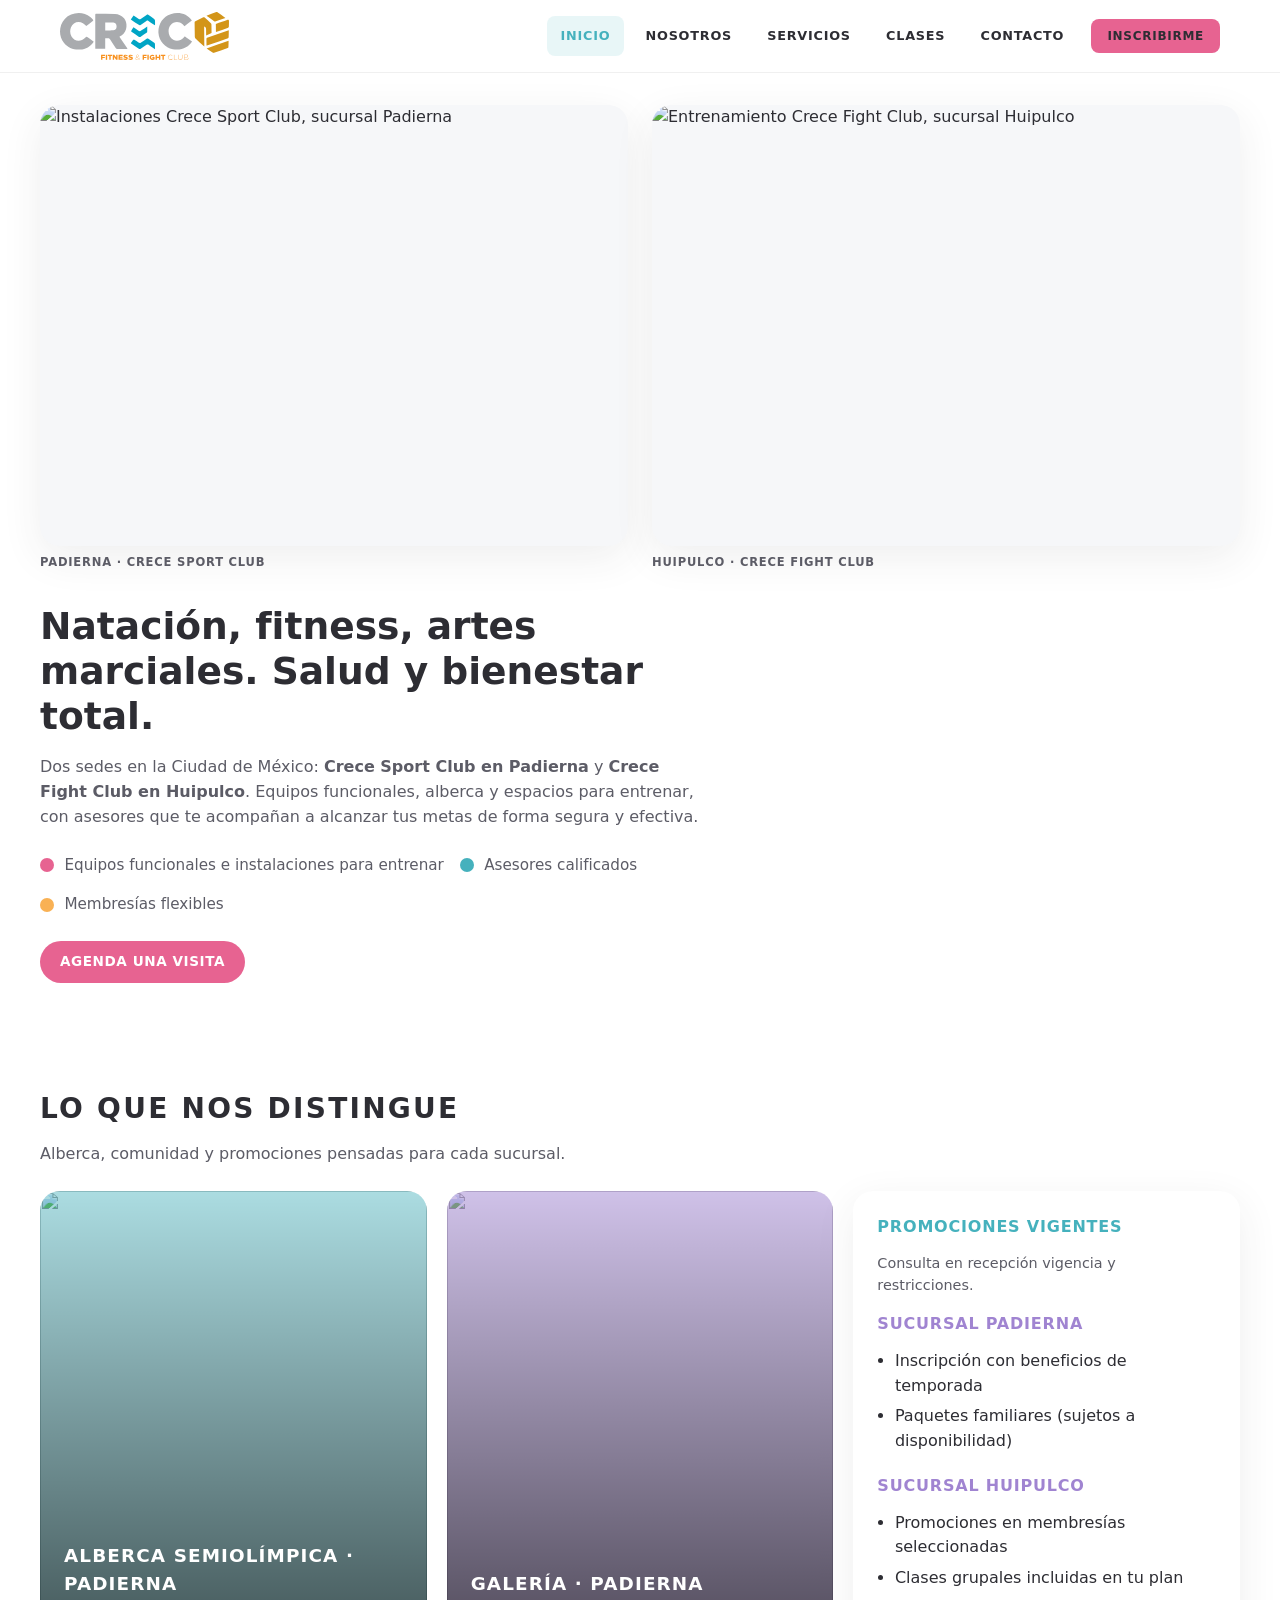
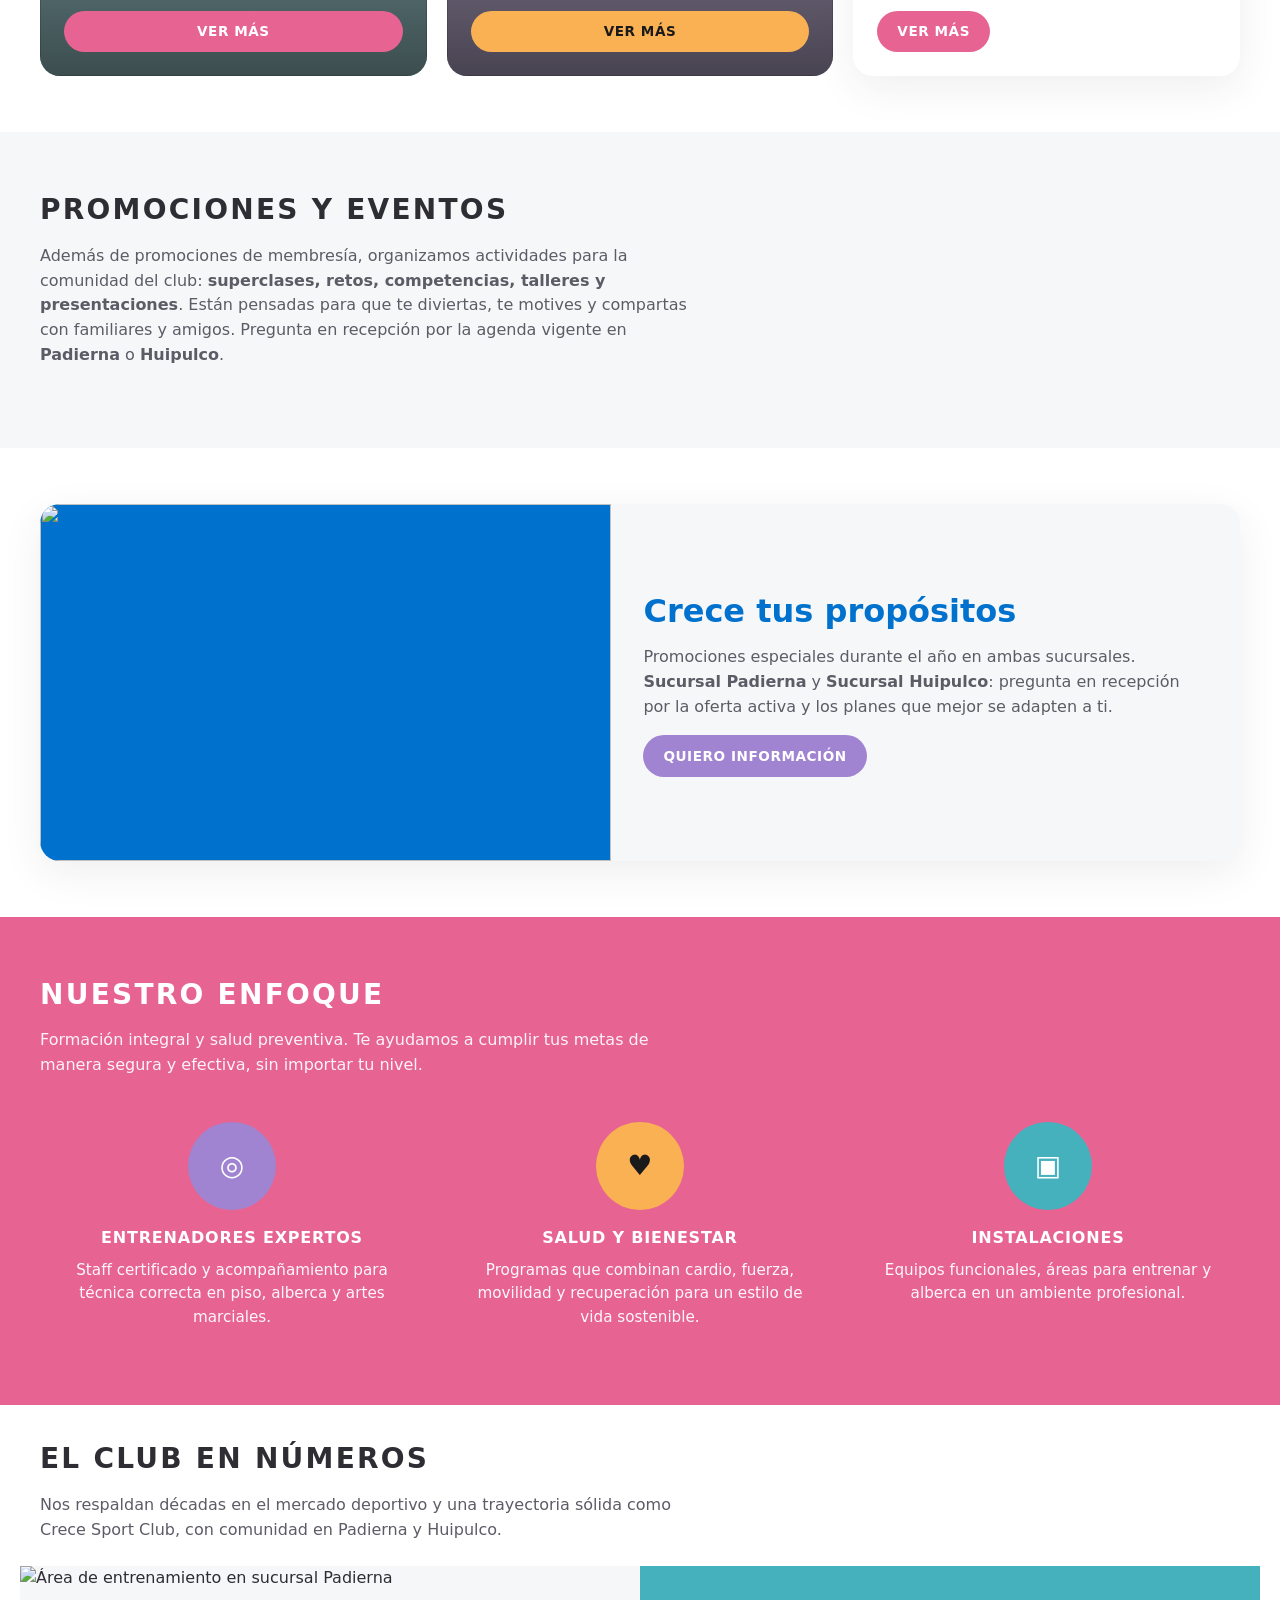
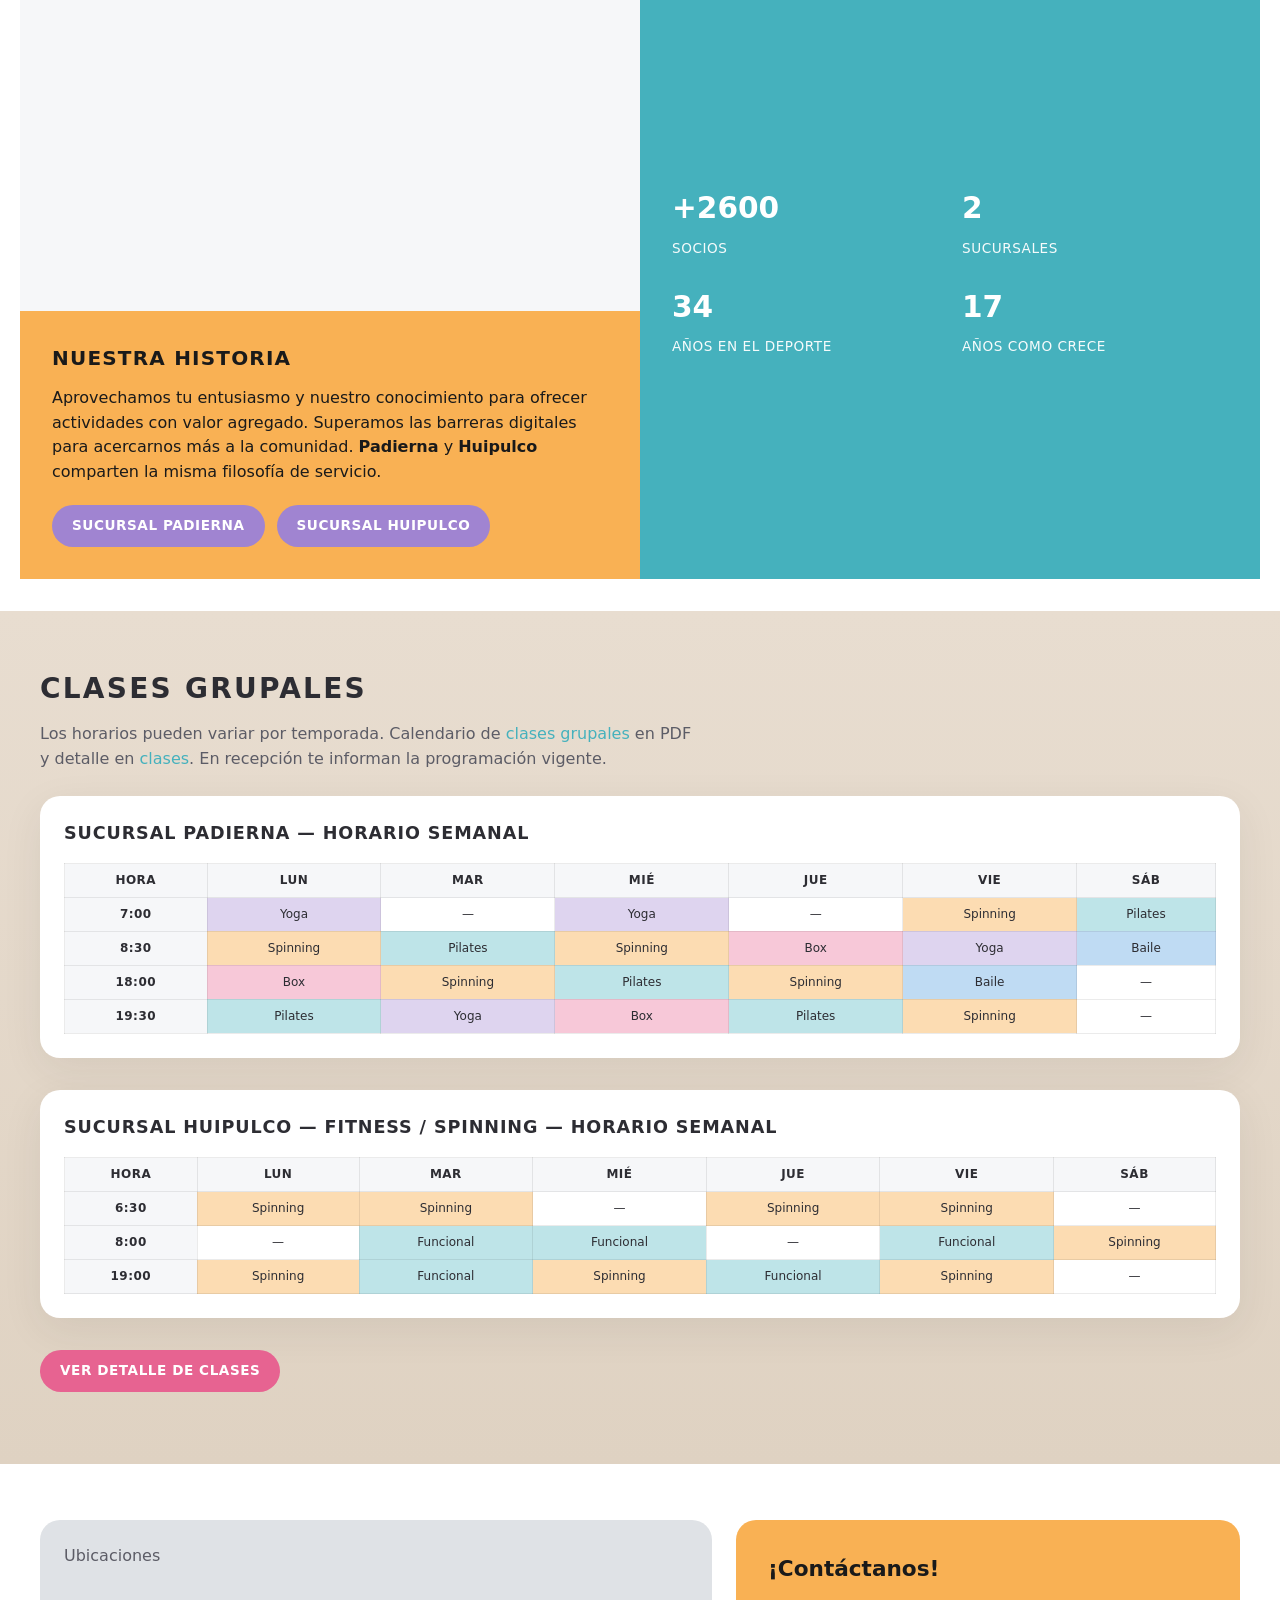
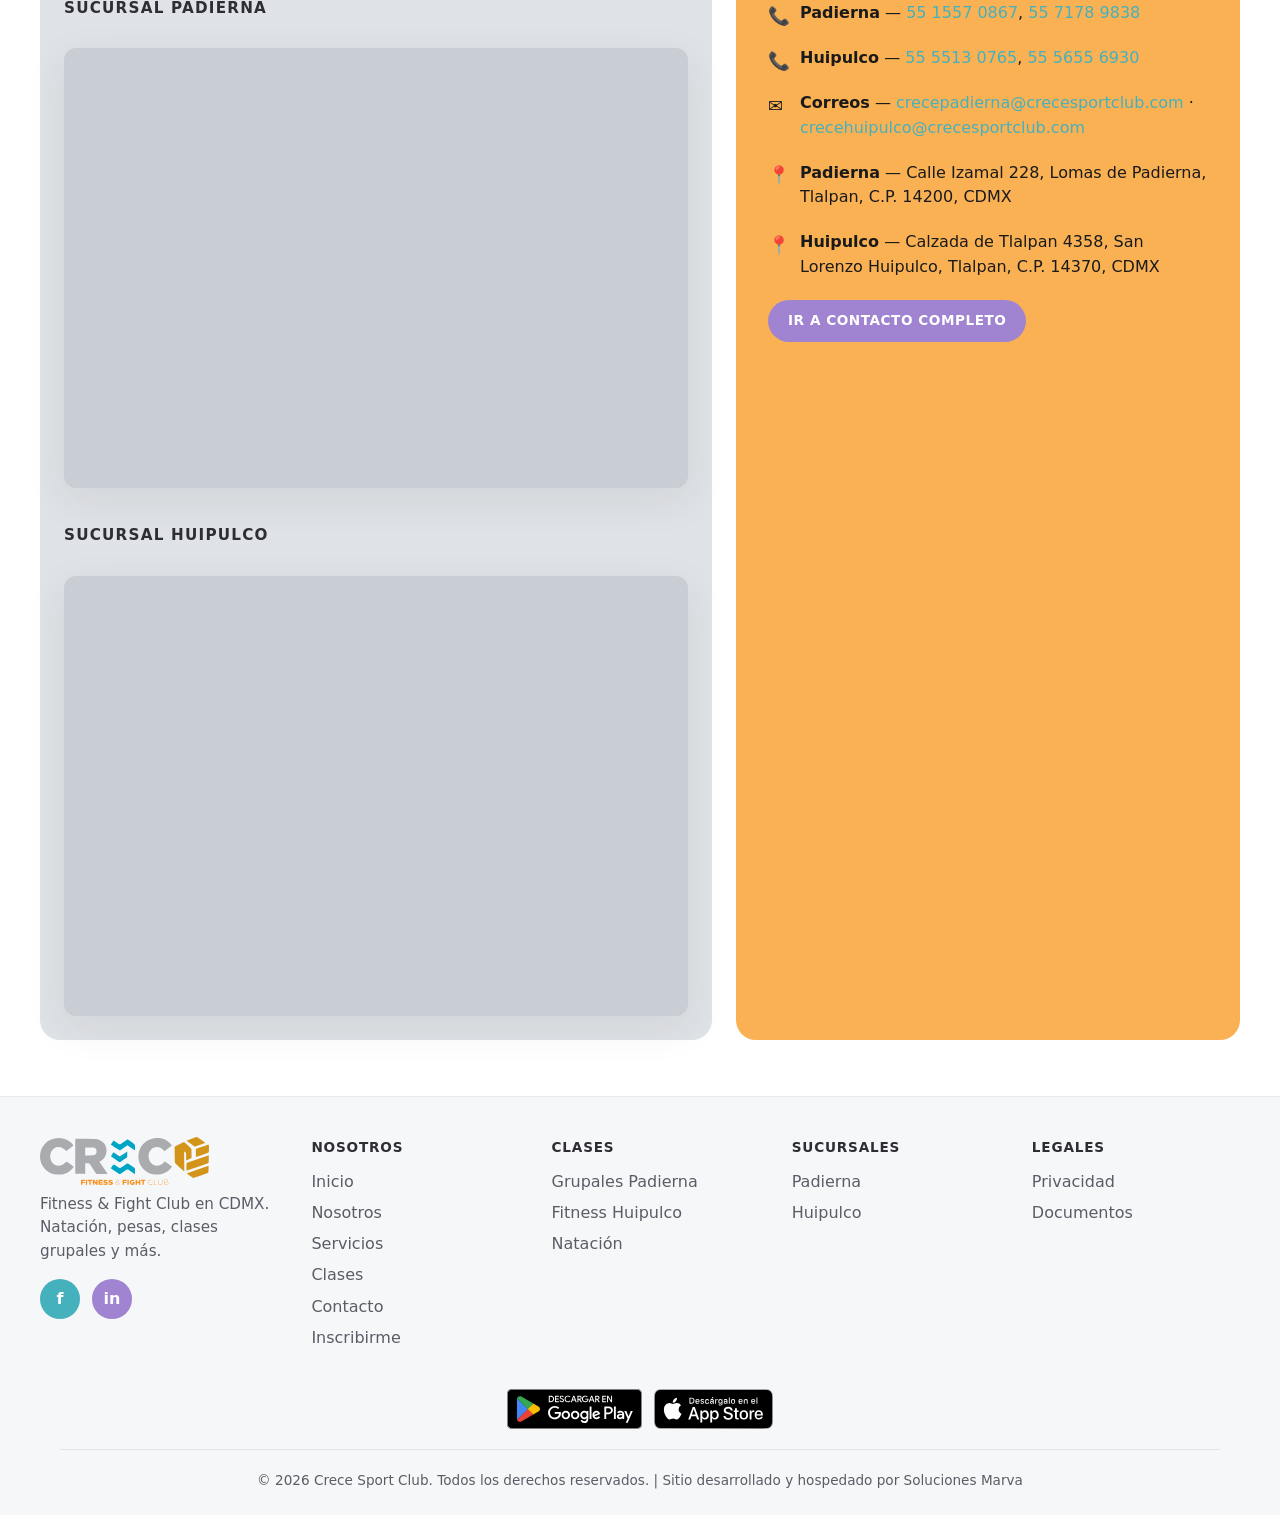
==== commit 3b6c4a74: "Inscripcion crece" ====
--- a/index.html
+++ b/index.html
@@ -8,7 +8,7 @@
       name="description"
       content="Crece Sport Club en Padierna y Crece Fight Club en Huipulco: natación, fitness y artes marciales en la Ciudad de México."
     />
-    <link rel="stylesheet" href="assets/css/styles.css?v=footer-badges2" />
+    <link rel="stylesheet" href="assets/css/styles.css?v=inscribirme1" />
   </head>
   <body>
     <a class="skip-link" href="#contenido">Saltar al contenido</a>
@@ -33,6 +33,7 @@
             <li><a href="servicios/">Servicios</a></li>
             <li><a href="clases/">Clases</a></li>
             <li><a href="contacto/">Contacto</a></li>
+            <li><a class="btn btn--pink nav-cta" href="inscribirme/">Inscribirme</a></li>
           </ul>
         </nav>
       </div>
@@ -426,6 +427,7 @@
             <li><a href="servicios/">Servicios</a></li>
             <li><a href="clases/">Clases</a></li>
             <li><a href="contacto/">Contacto</a></li>
+            <li><a href="inscribirme/">Inscribirme</a></li>
           </ul>
         </div>
         <div>
--- a/assets/css/styles.css
+++ b/assets/css/styles.css
@@ -163,6 +163,26 @@
   text-decoration: none;
 }
 
+.site-nav .nav-cta {
+  padding: 0.5rem 1rem;
+  font-size: 0.75rem;
+  margin-top: 0.35rem;
+}
+
+@media (min-width: 900px) {
+  .site-nav .nav-cta {
+    margin-top: 0;
+    margin-left: 0.35rem;
+  }
+}
+
+.site-nav a.nav-cta:hover,
+.site-nav a.nav-cta[aria-current="page"] {
+  background: var(--pink);
+  color: #fff;
+  filter: brightness(1.05);
+}
+
 @media (max-width: 899px) {
   .site-nav {
     position: absolute;
@@ -717,6 +737,34 @@
   display: block;
 }
 
+.wrap--form {
+  max-width: 920px;
+}
+
+.form-embed {
+  border-radius: var(--radius);
+  overflow: hidden;
+  background: var(--surface);
+  box-shadow: var(--shadow);
+  border: 1px solid rgba(0, 0, 0, 0.06);
+}
+
+.form-embed iframe {
+  width: 100%;
+  height: min(92vh, 1680px);
+  min-height: 1100px;
+  border: 0;
+  display: block;
+  background: #fff;
+}
+
+.form-embed-fallback {
+  margin: 1rem 0 0;
+  font-size: 0.9rem;
+  color: var(--muted);
+  text-align: center;
+}
+
 .map-slot {
   background: #c9ced4;
   border-radius: var(--radius);
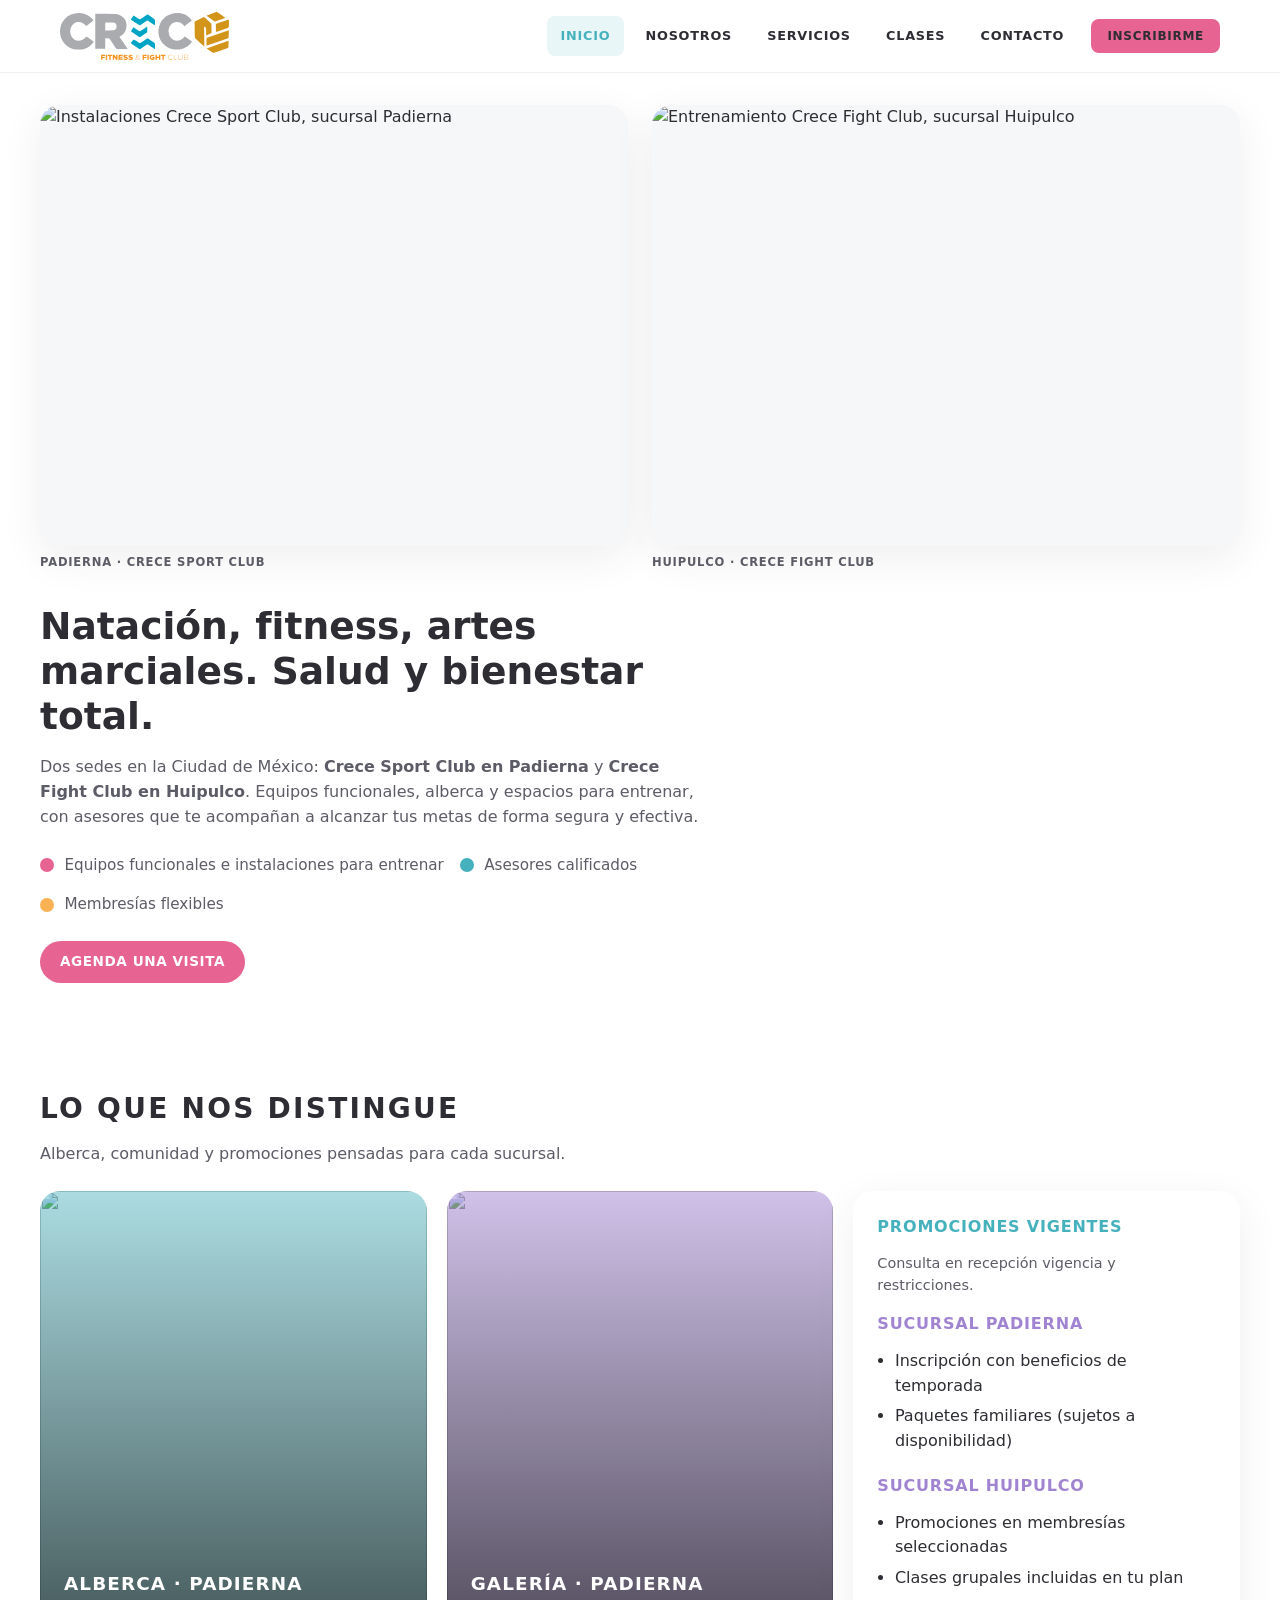
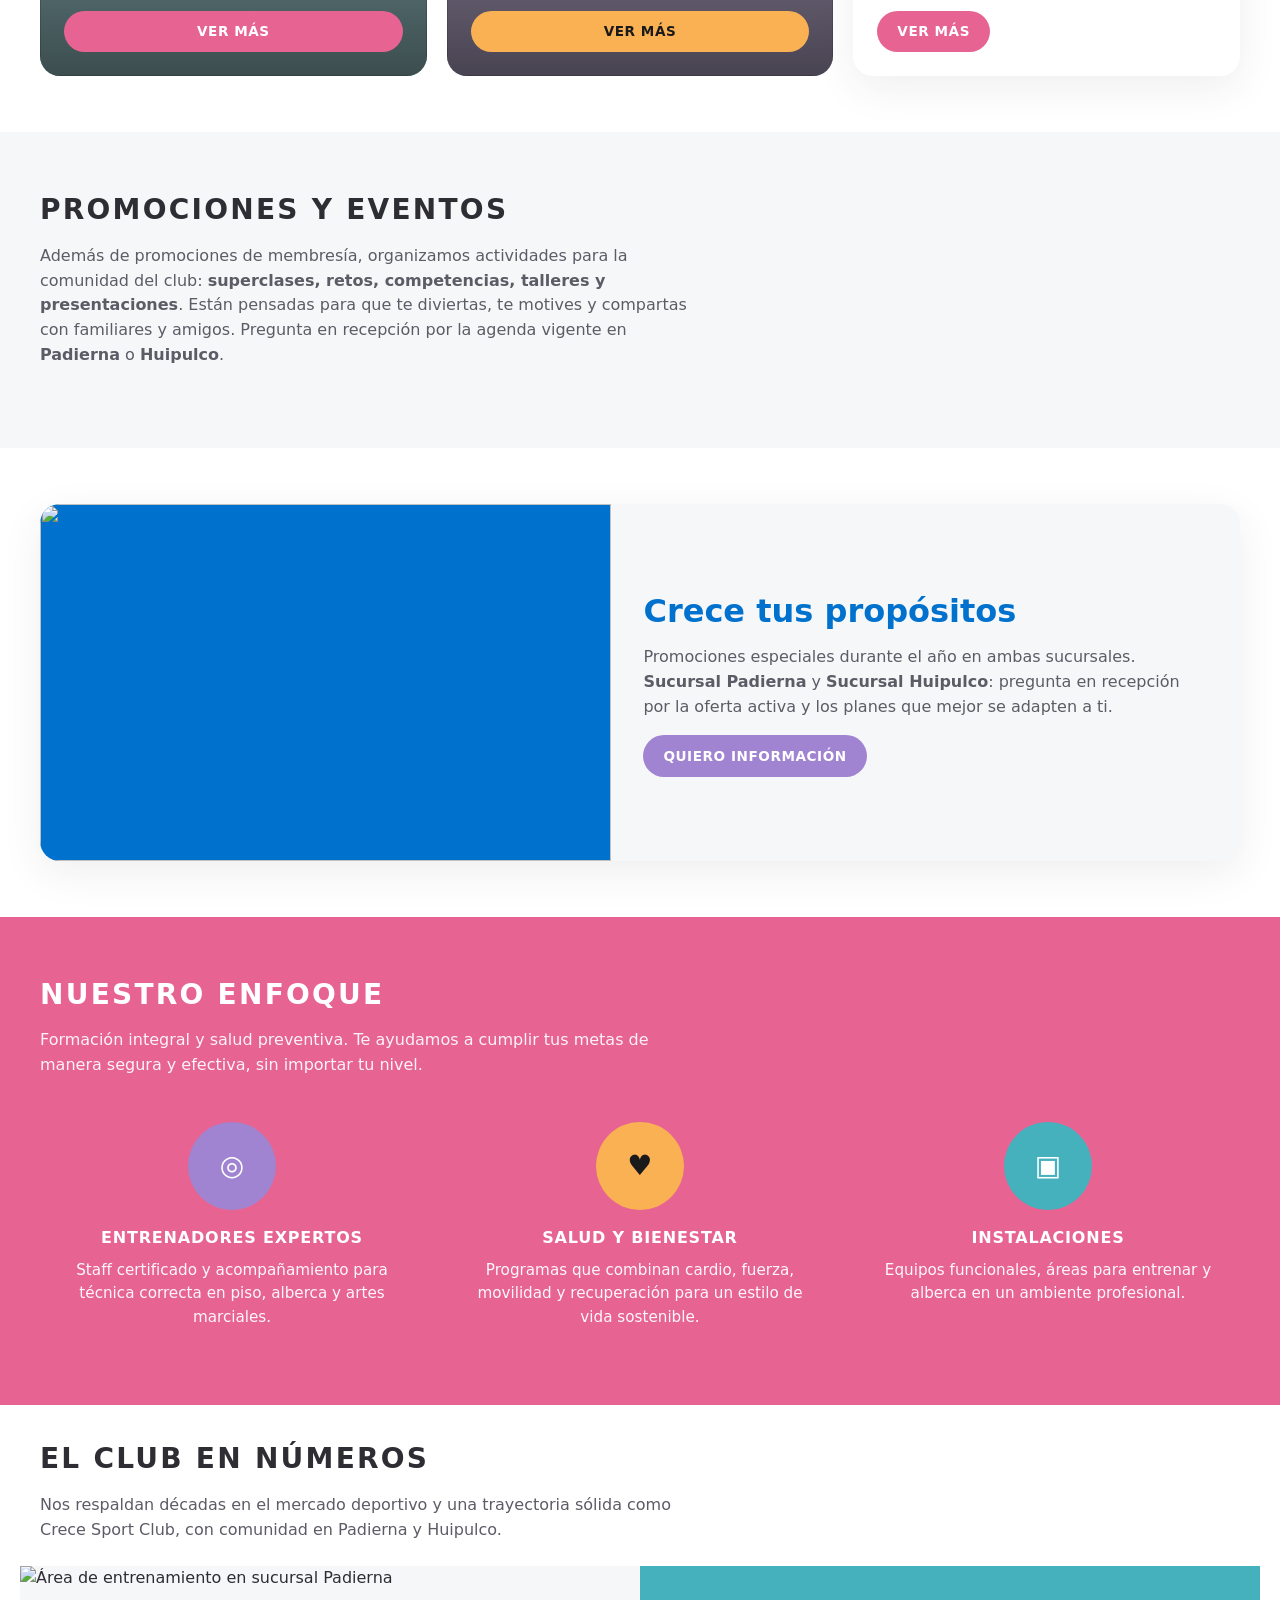
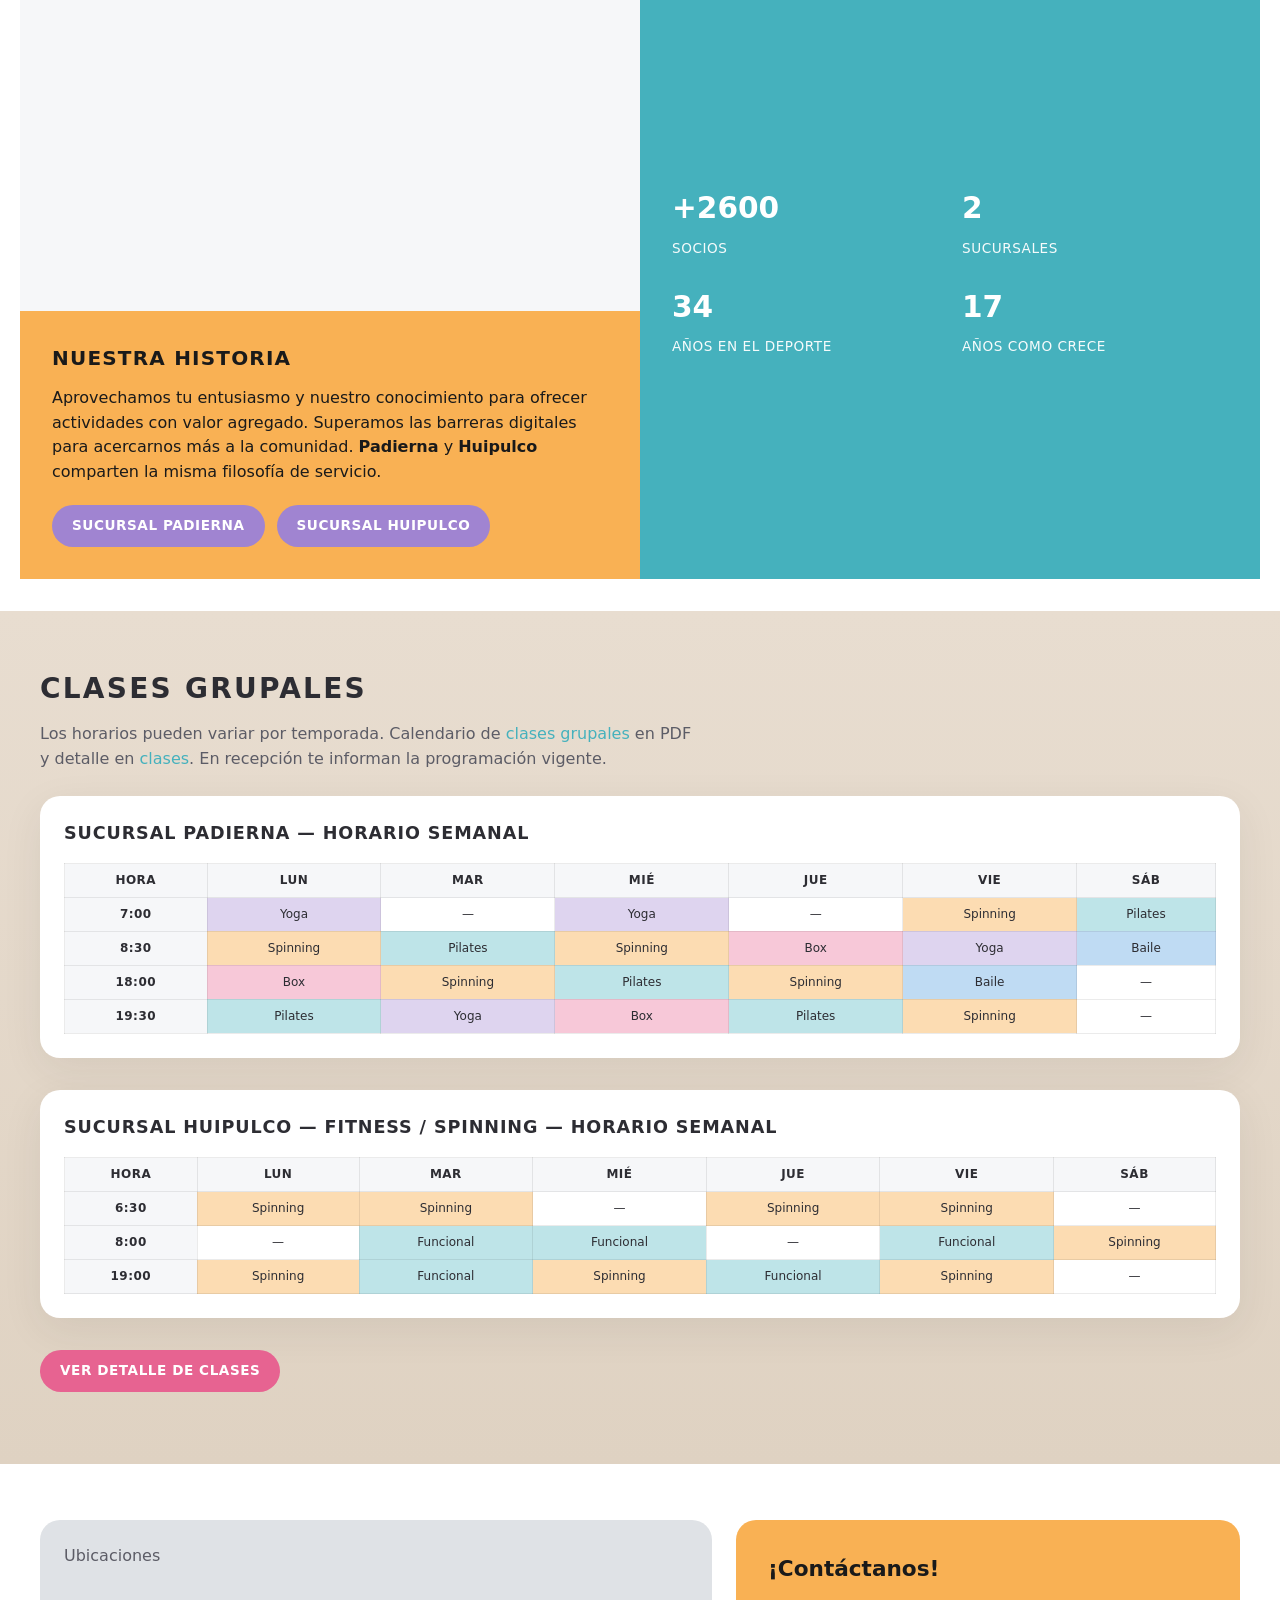
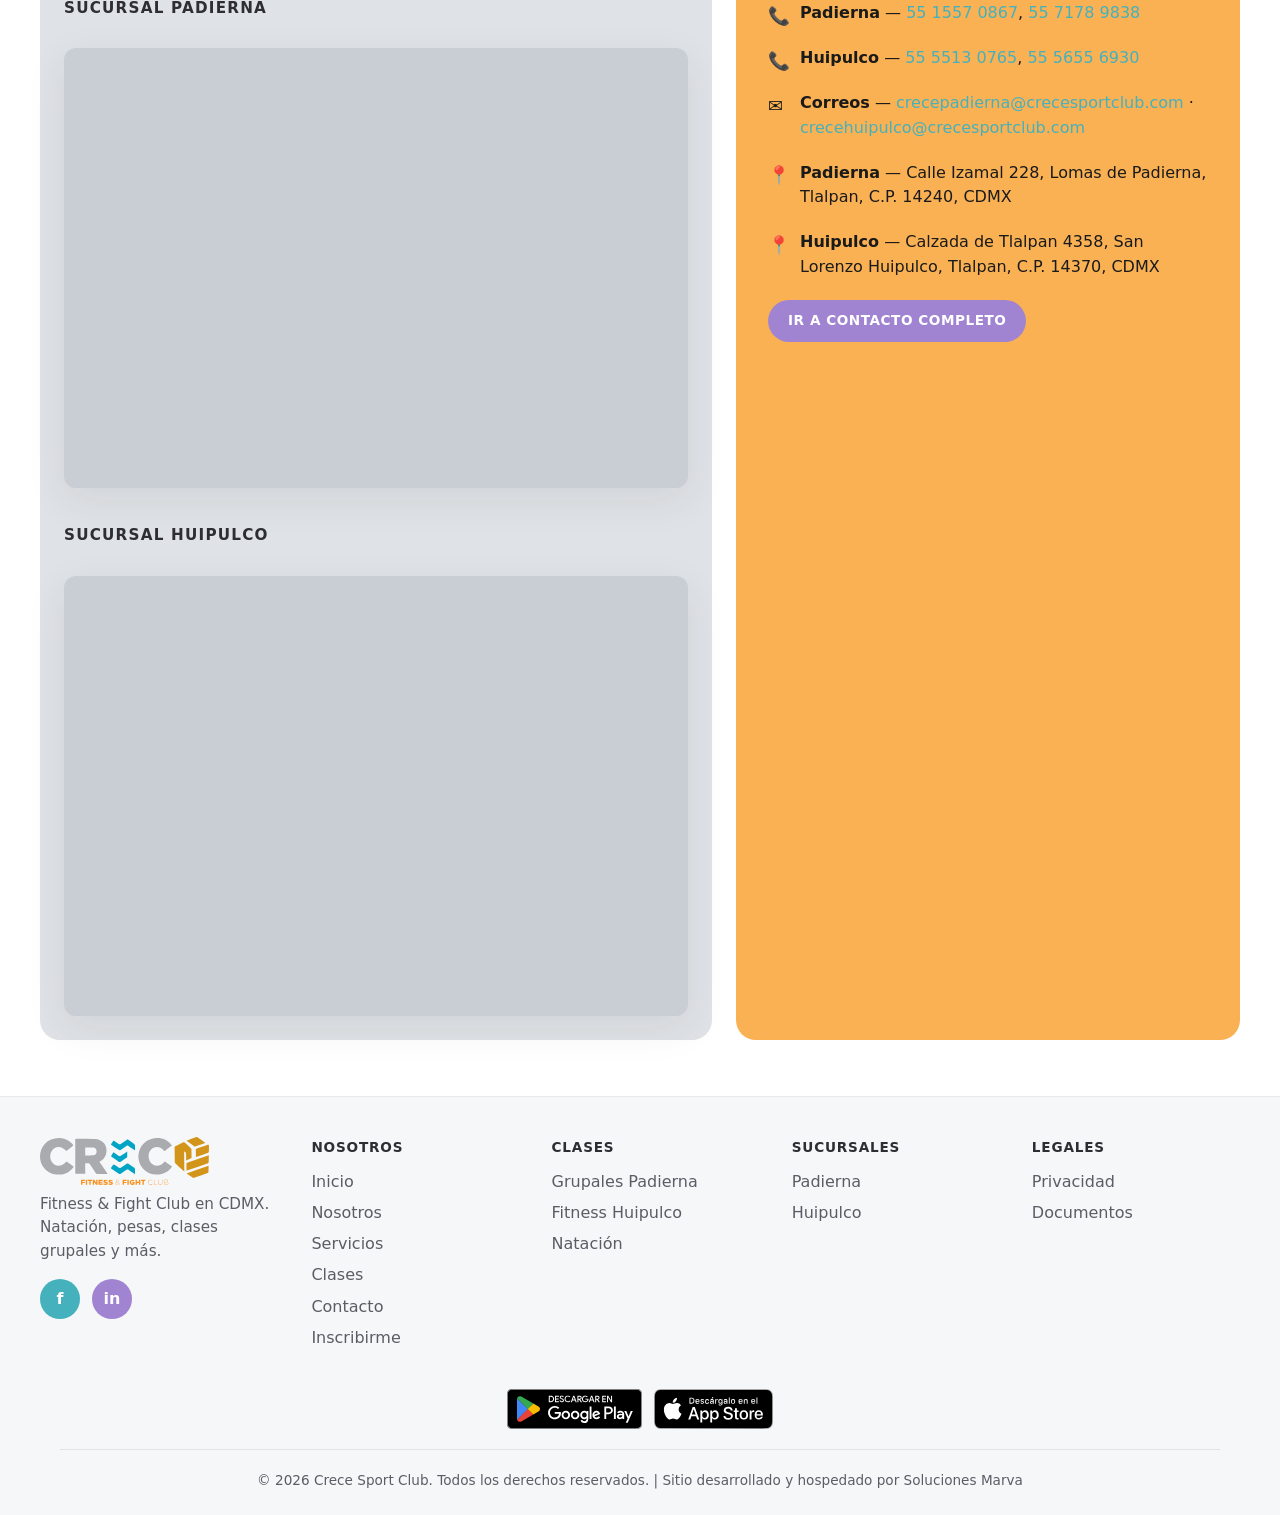
==== commit db174f9a: "Actualizar datos del sitio a solicitud del cliente. Corrige antigüedad de Crece, CP de Padierna, nom" ====
--- a/index.html
+++ b/index.html
@@ -9,6 +9,21 @@
       content="Crece Sport Club en Padierna y Crece Fight Club en Huipulco: natación, fitness y artes marciales en la Ciudad de México."
     />
     <link rel="stylesheet" href="assets/css/styles.css?v=inscribirme1" />
+  <!-- Marva Analytics -->
+  <script>
+    var _paq = window._paq = window._paq || [];
+    /* tracker methods like "setCustomDimension" should be called before "trackPageView" */
+    _paq.push(['trackPageView']);
+    _paq.push(['enableLinkTracking']);
+    (function() {
+      var u="//analytics.solucionesmarva.com/";
+      _paq.push(['setTrackerUrl', u+'matomo.php']);
+      _paq.push(['setSiteId', '5']);
+      var d=document, g=d.createElement('script'), s=d.getElementsByTagName('script')[0];
+      g.async=true; g.src=u+'matomo.js'; s.parentNode.insertBefore(g,s);
+    })();
+  </script>
+  <!-- End Marva Analytics Code -->
   </head>
   <body>
     <a class="skip-link" href="#contenido">Saltar al contenido</a>
@@ -102,7 +117,7 @@
                 />
               </div>
               <div class="card-block__tint" aria-hidden="true"></div>
-              <h3>Alberca semiolímpica · Padierna</h3>
+              <h3>Alberca · Padierna</h3>
               <a class="btn btn--pink" href="servicios/#alberca">Ver más</a>
             </article>
             <article class="card-block card-block--purple">
@@ -359,7 +374,7 @@
             <h2 class="section-title" style="font-size: 0.95rem; margin: 0 0 0.5rem">Sucursal Padierna</h2>
             <div class="map-embed">
               <iframe
-                src="https://www.google.com/maps/embed?pb=!1m18!1m12!1m3!1d791.6669266590219!2d-99.22311859802137!3d19.290028590029106!2m3!1f0!2f0!3f0!3m2!1i1024!2i768!4f13.1!3m3!1m2!1s0x85cdffb28475cb69%3A0x376ab0f0e41c3a64!2sC.%20Izamal%20228%2C%20Lomas%20de%20Padierna%2C%20Tlalpan%2C%2014200%20Ciudad%20de%20M%C3%A9xico%2C%20CDMX!5e0!3m2!1ses-419!2smx!4v1776230342957!5m2!1ses-419!2smx"
+                src="https://www.google.com/maps/embed?pb=!1m18!1m12!1m3!1d791.6669266590219!2d-99.22311859802137!3d19.290028590029106!2m3!1f0!2f0!3f0!3m2!1i1024!2i768!4f13.1!3m3!1m2!1s0x85cdffb28475cb69%3A0x376ab0f0e41c3a64!2sC.%20Izamal%20228%2C%20Lomas%20de%20Padierna%2C%20Tlalpan%2C%2014240%20Ciudad%20de%20M%C3%A9xico%2C%20CDMX!5e0!3m2!1ses-419!2smx!4v1776230342957!5m2!1ses-419!2smx"
                 width="600"
                 height="450"
                 style="border: 0"
@@ -397,7 +412,7 @@
                 <a href="mailto:crecehuipulco@crecesportclub.com">crecehuipulco@crecesportclub.com</a>
               </li>
               <li class="icon-pin">
-                <strong>Padierna</strong> — Calle Izamal 228, Lomas de Padierna, Tlalpan, C.P. 14200, CDMX
+                <strong>Padierna</strong> — Calle Izamal 228, Lomas de Padierna, Tlalpan, C.P. 14240, CDMX
               </li>
               <li class="icon-pin">
                 <strong>Huipulco</strong> — Calzada de Tlalpan 4358, San Lorenzo Huipulco, Tlalpan, C.P. 14370, CDMX
--- a/assets/css/styles.css
+++ b/assets/css/styles.css
@@ -751,11 +751,12 @@
 
 .form-embed iframe {
   width: 100%;
-  height: min(92vh, 1680px);
-  min-height: 1100px;
+  height: 2800px;
+  min-height: 1200px;
   border: 0;
   display: block;
   background: #fff;
+  overflow: hidden;
 }
 
 .form-embed-fallback {
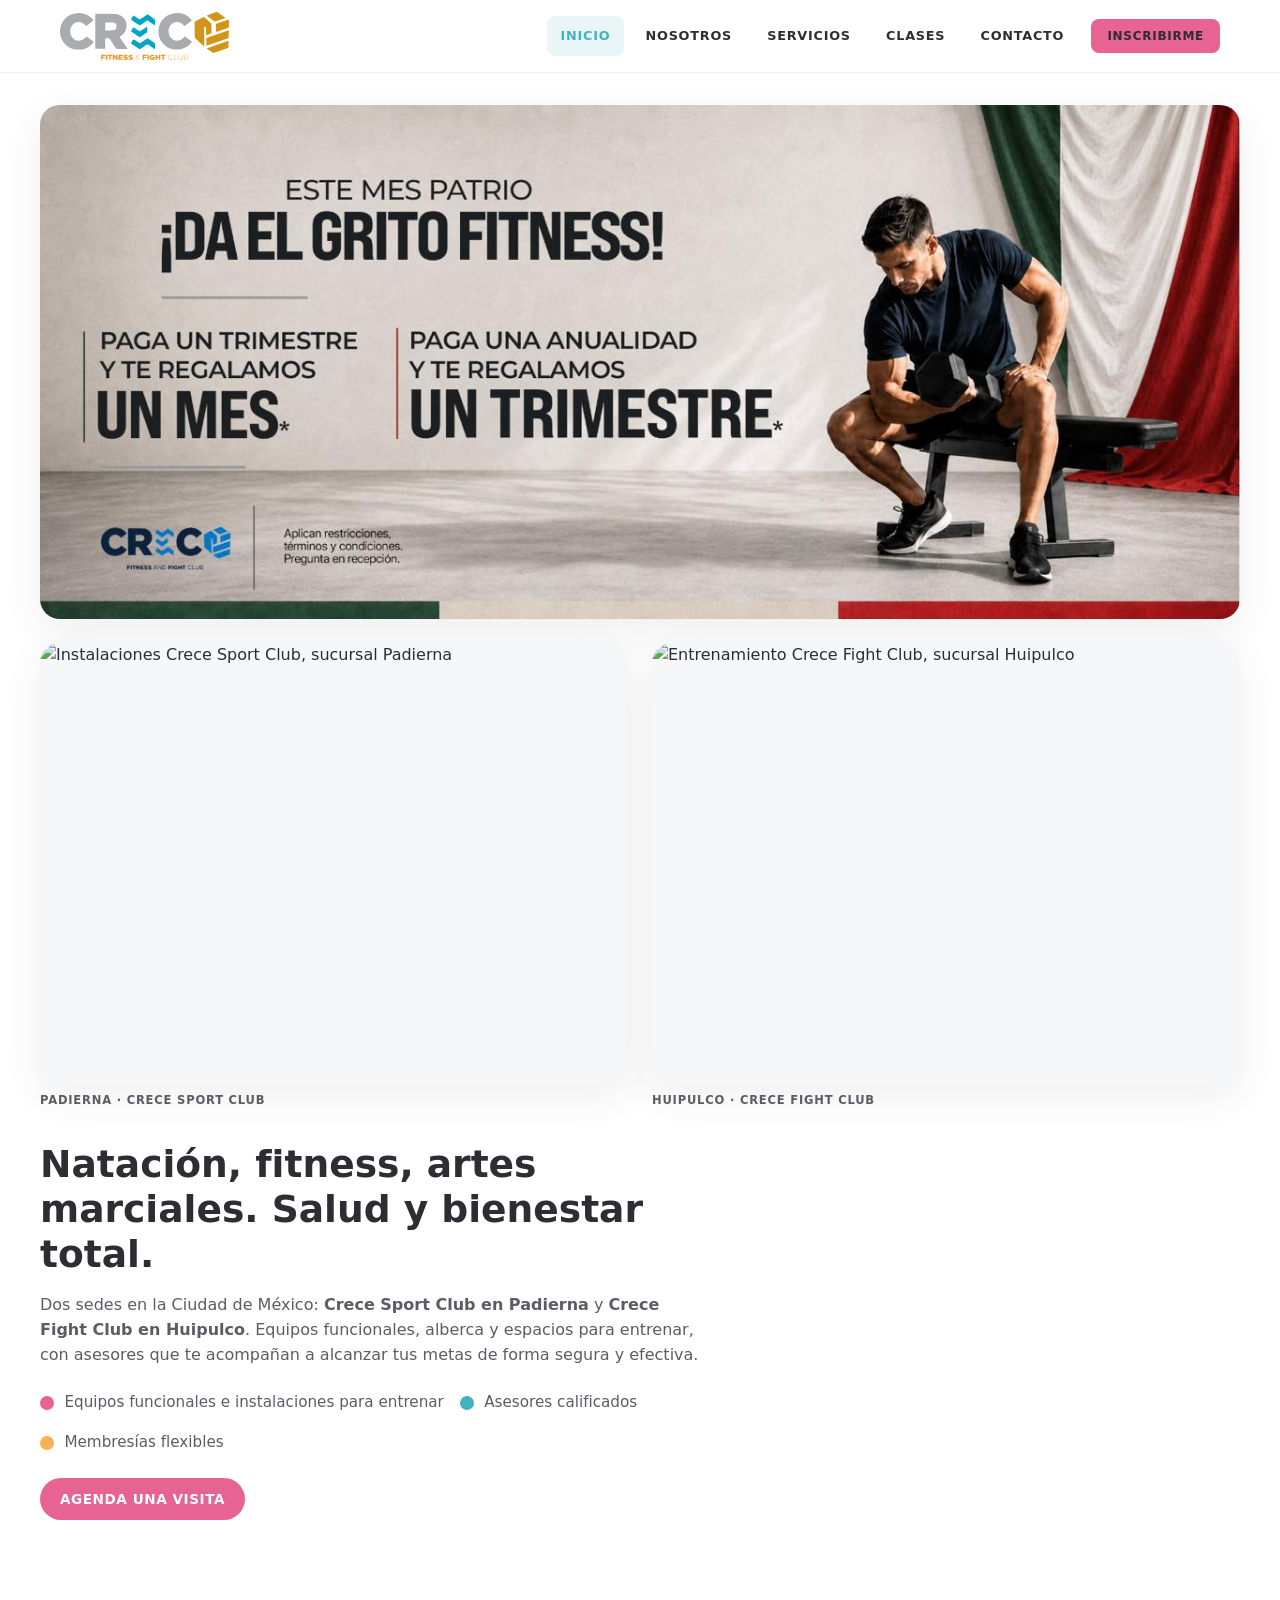
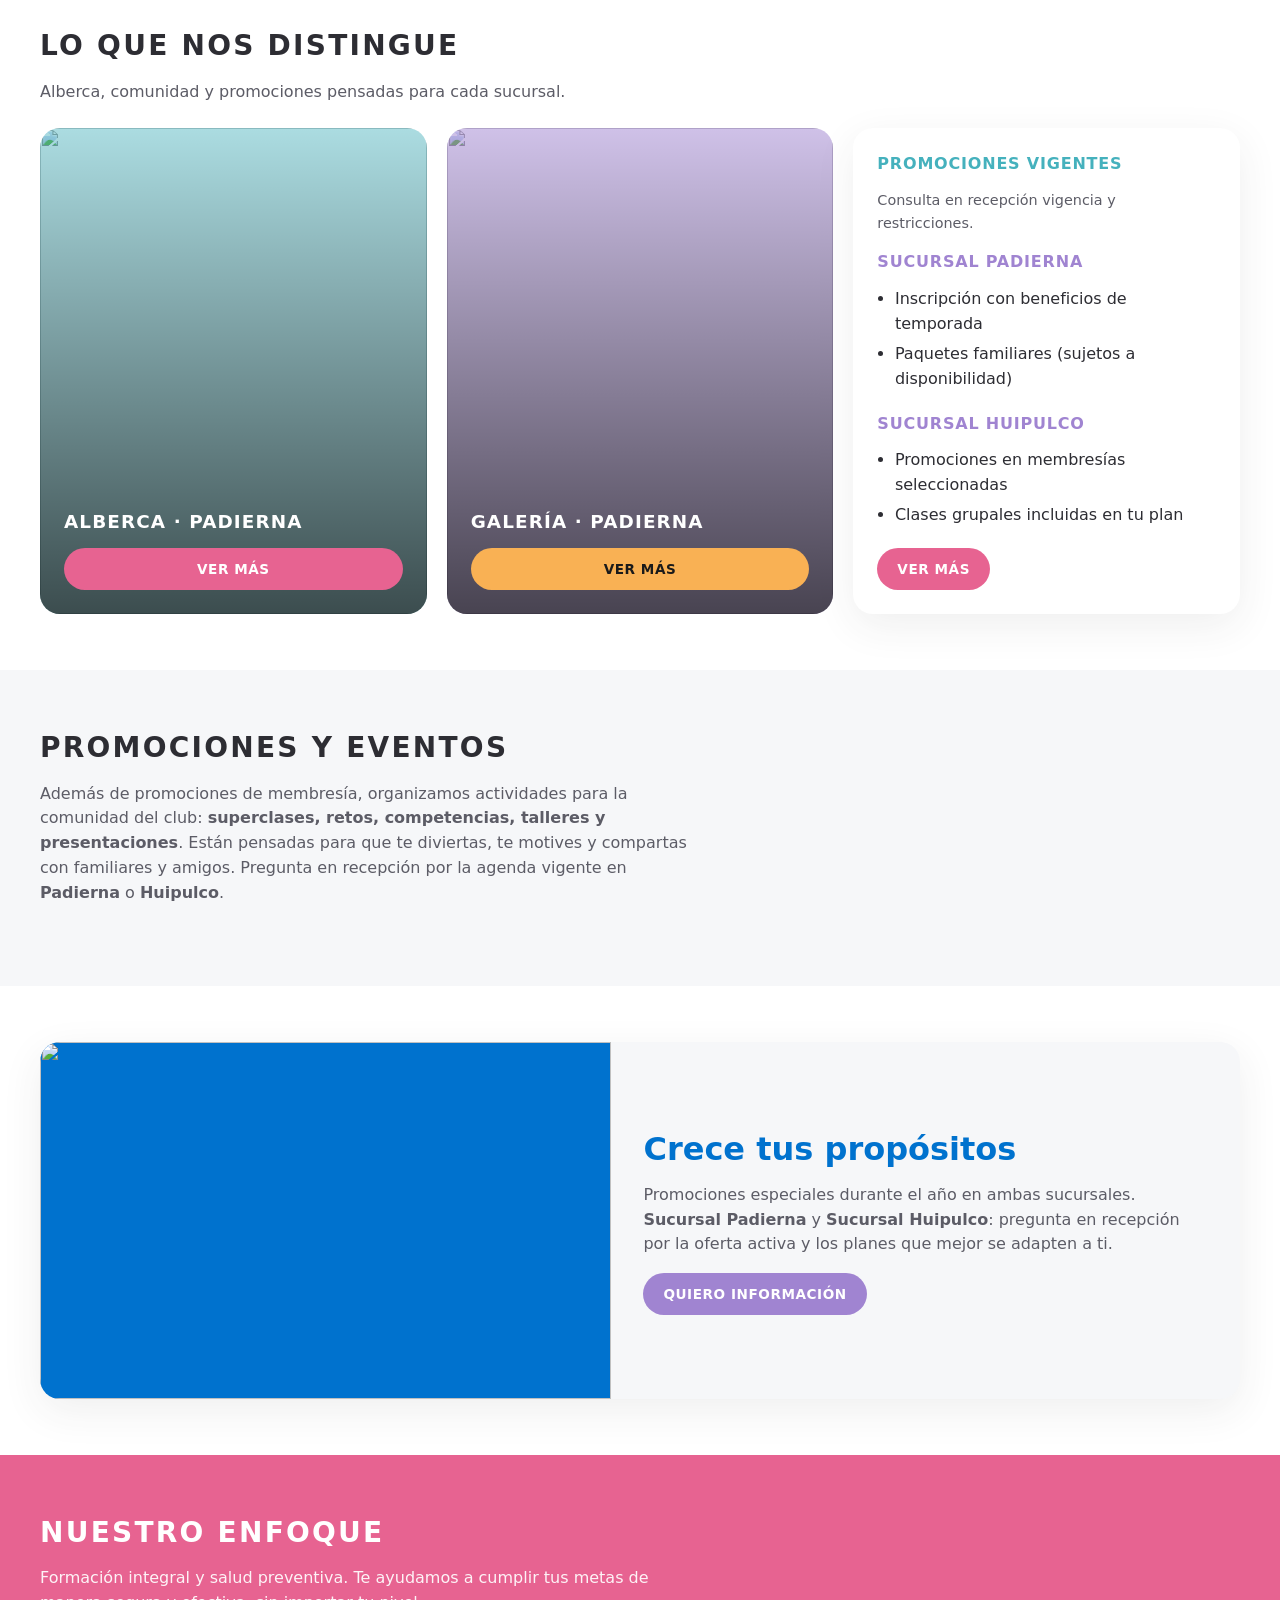
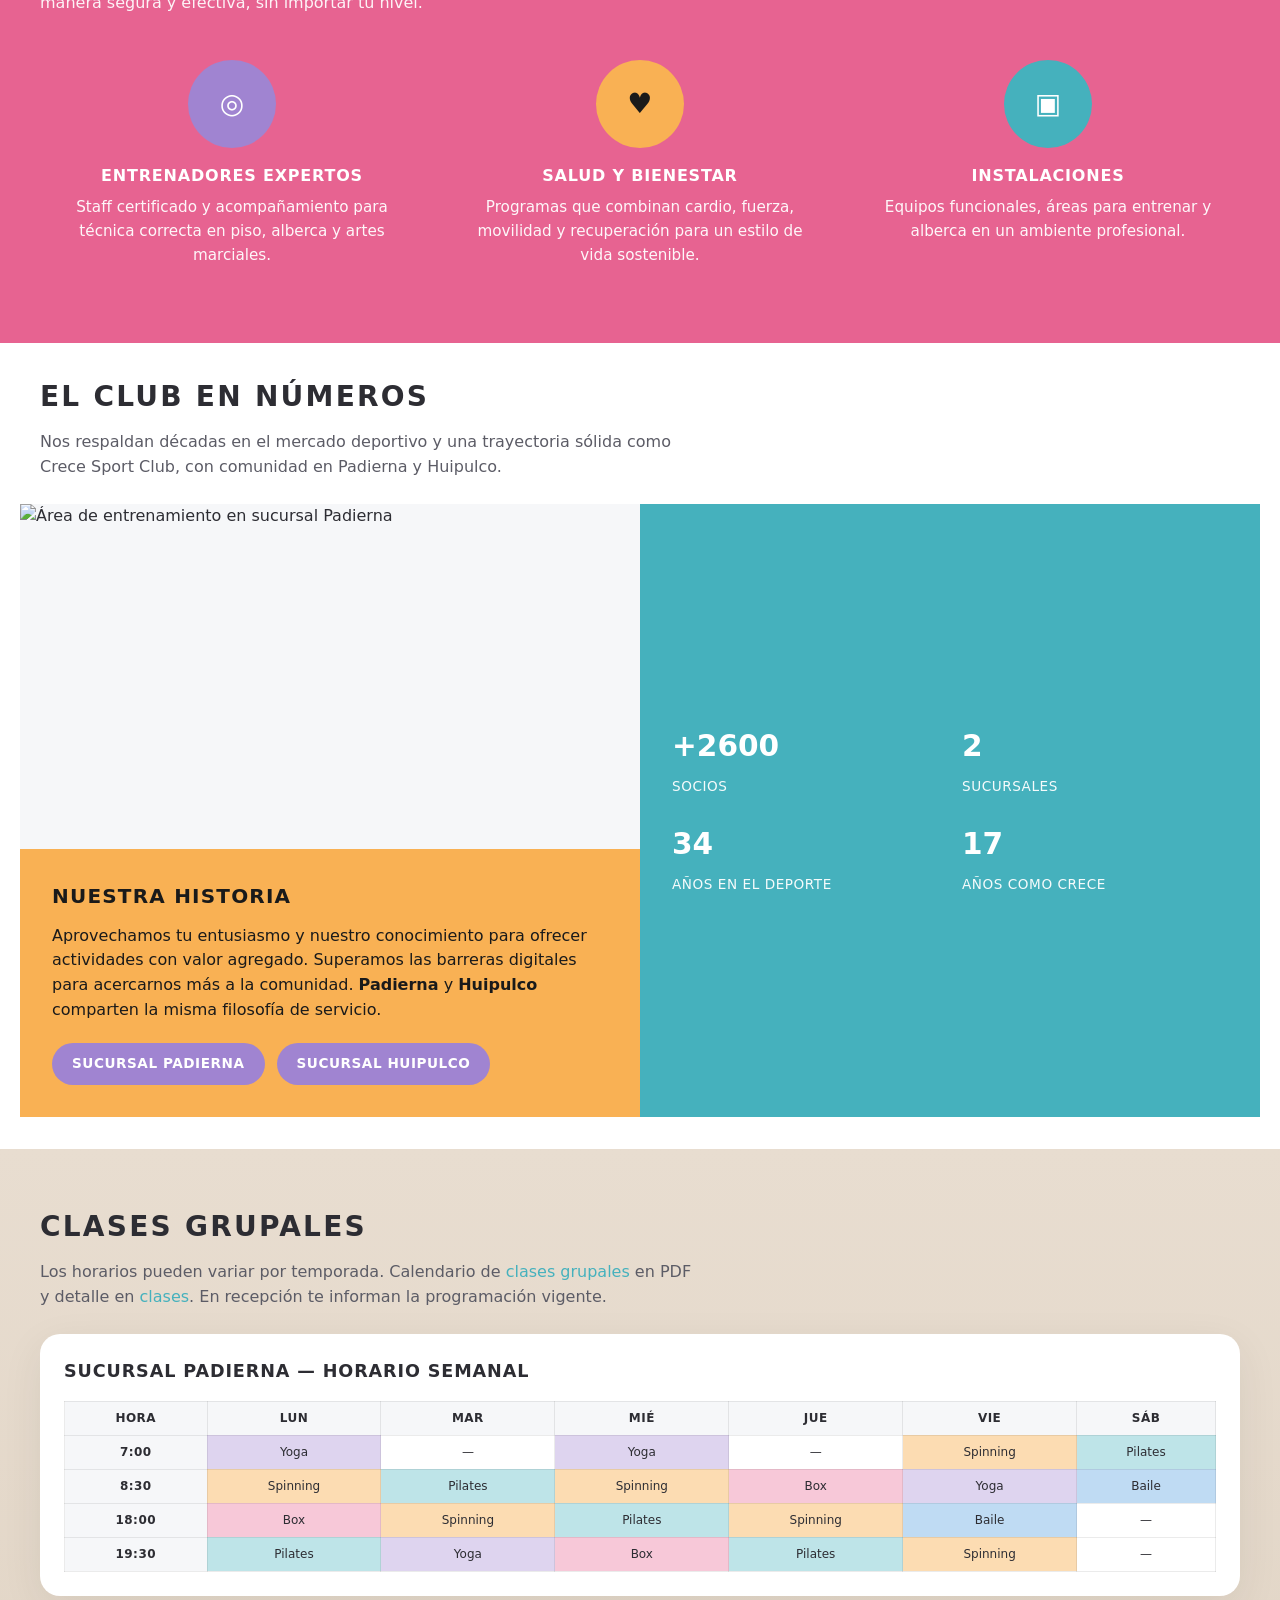
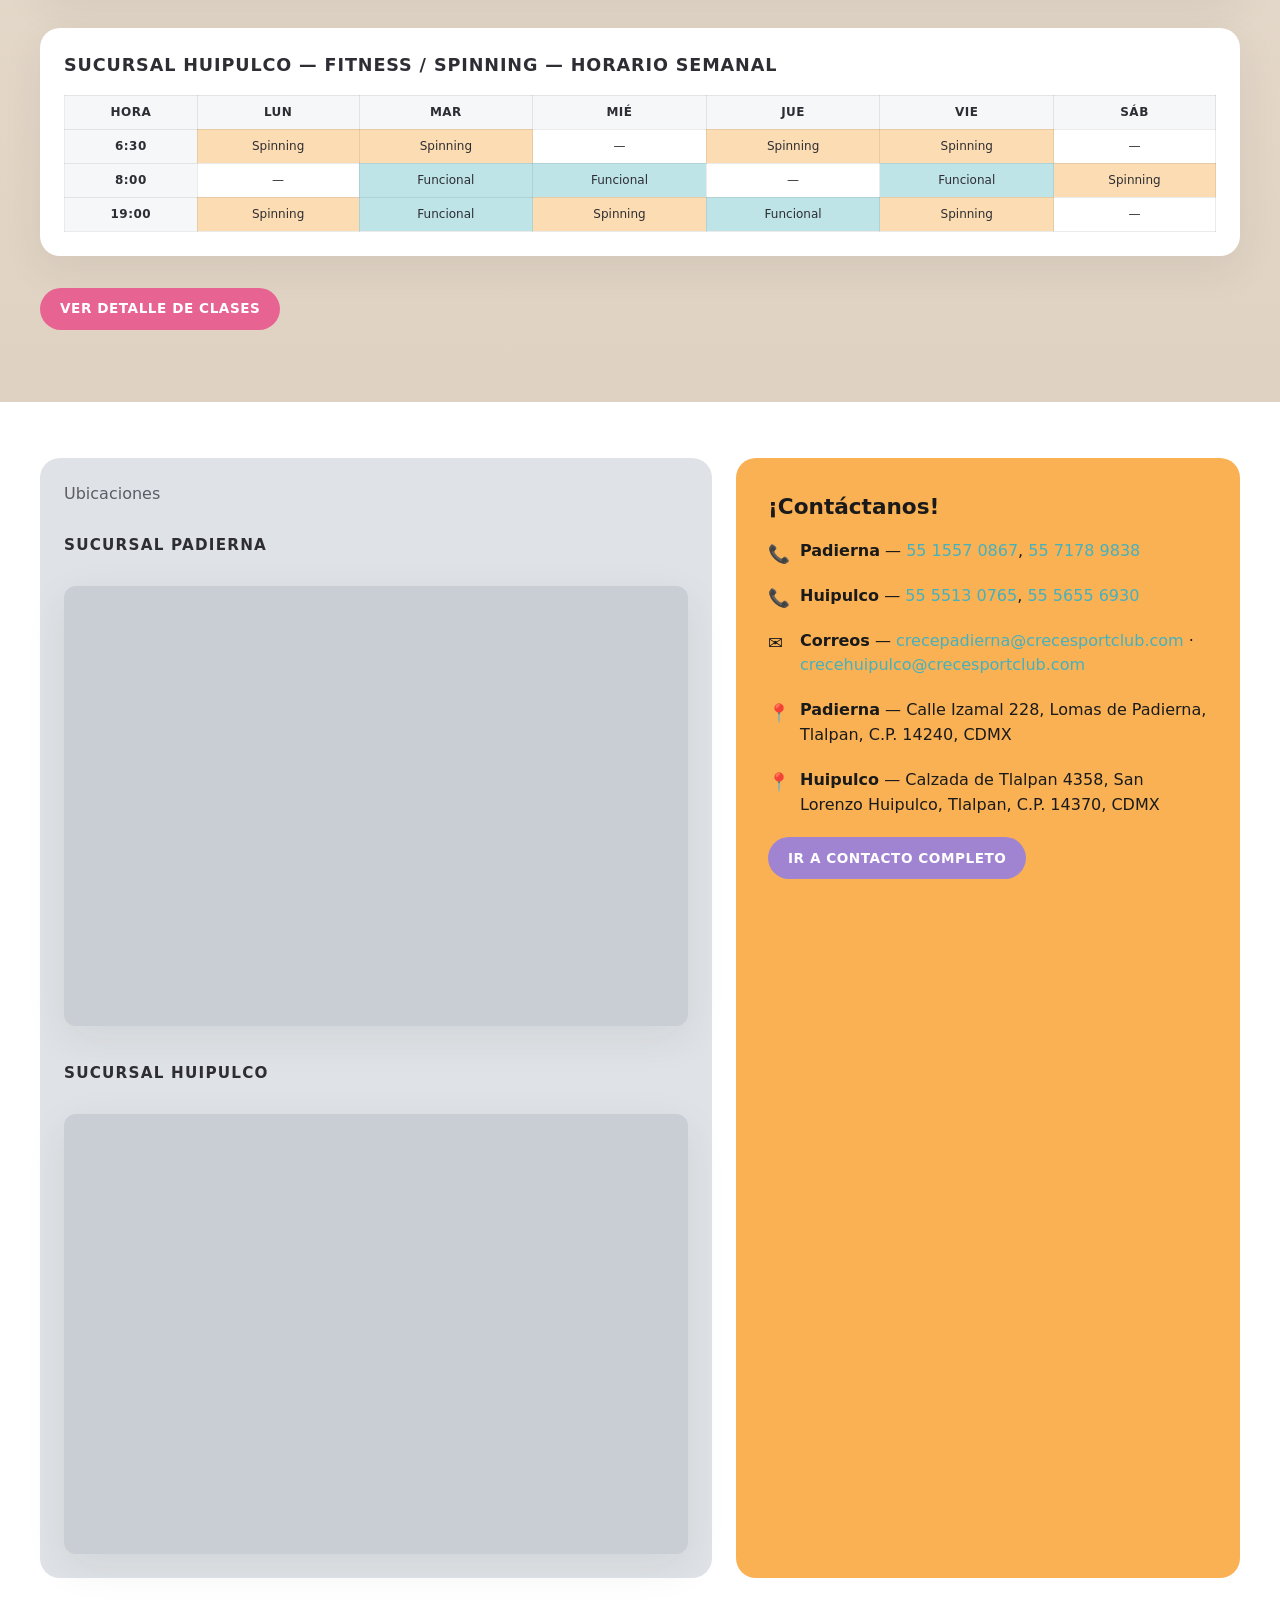
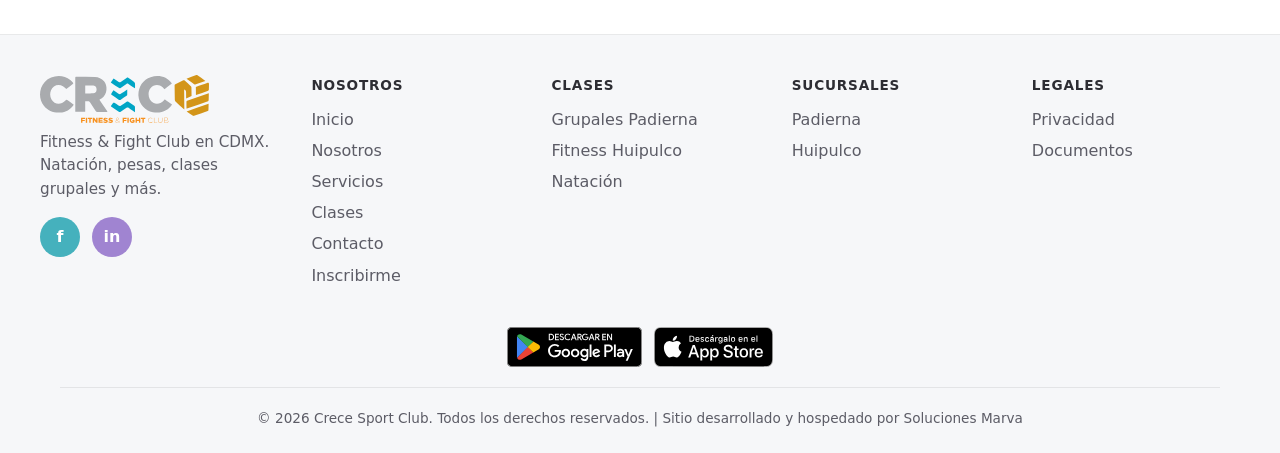
==== commit f2f10591: "Agregar favicon del CDN y hero promocional estático en el inicio. Facilita rotar campañas reemplazan" ====
--- a/index.html
+++ b/index.html
@@ -8,7 +8,8 @@
       name="description"
       content="Crece Sport Club en Padierna y Crece Fight Club en Huipulco: natación, fitness y artes marciales en la Ciudad de México."
     />
-    <link rel="stylesheet" href="assets/css/styles.css?v=inscribirme1" />
+    <link rel="icon" href="https://cdn-clients.solucionesmarva.com/CU2402-00057/img/favicon.ico" type="image/x-icon" />
+    <link rel="stylesheet" href="assets/css/styles.css?v=promo1" />
   <!-- Marva Analytics -->
   <script>
     var _paq = window._paq = window._paq || [];
@@ -57,6 +58,15 @@
     <main id="contenido">
       <section class="section section--tight" id="inicio" aria-labelledby="titulo-inicio">
         <div class="wrap">
+          <div class="hero-promo">
+            <img
+              src="assets/img/promo-mes-patrio.jpg"
+              alt="Promoción Mes Patrio: paga un trimestre y te regalamos un mes; paga una anualidad y te regalamos un trimestre"
+              width="1200"
+              height="630"
+              loading="eager"
+            />
+          </div>
           <div class="hero-branches">
             <div class="hero-branch-card">
               <div class="hero-visual">
--- a/assets/css/styles.css
+++ b/assets/css/styles.css
@@ -231,6 +231,20 @@
   }
 }
 
+.hero-promo {
+  margin-bottom: 1.5rem;
+  border-radius: var(--radius-lg);
+  overflow: hidden;
+  box-shadow: var(--shadow);
+  background: #f2f2f2;
+}
+
+.hero-promo img {
+  display: block;
+  width: 100%;
+  height: auto;
+}
+
 .hero-branches {
   display: grid;
   gap: 1.25rem;
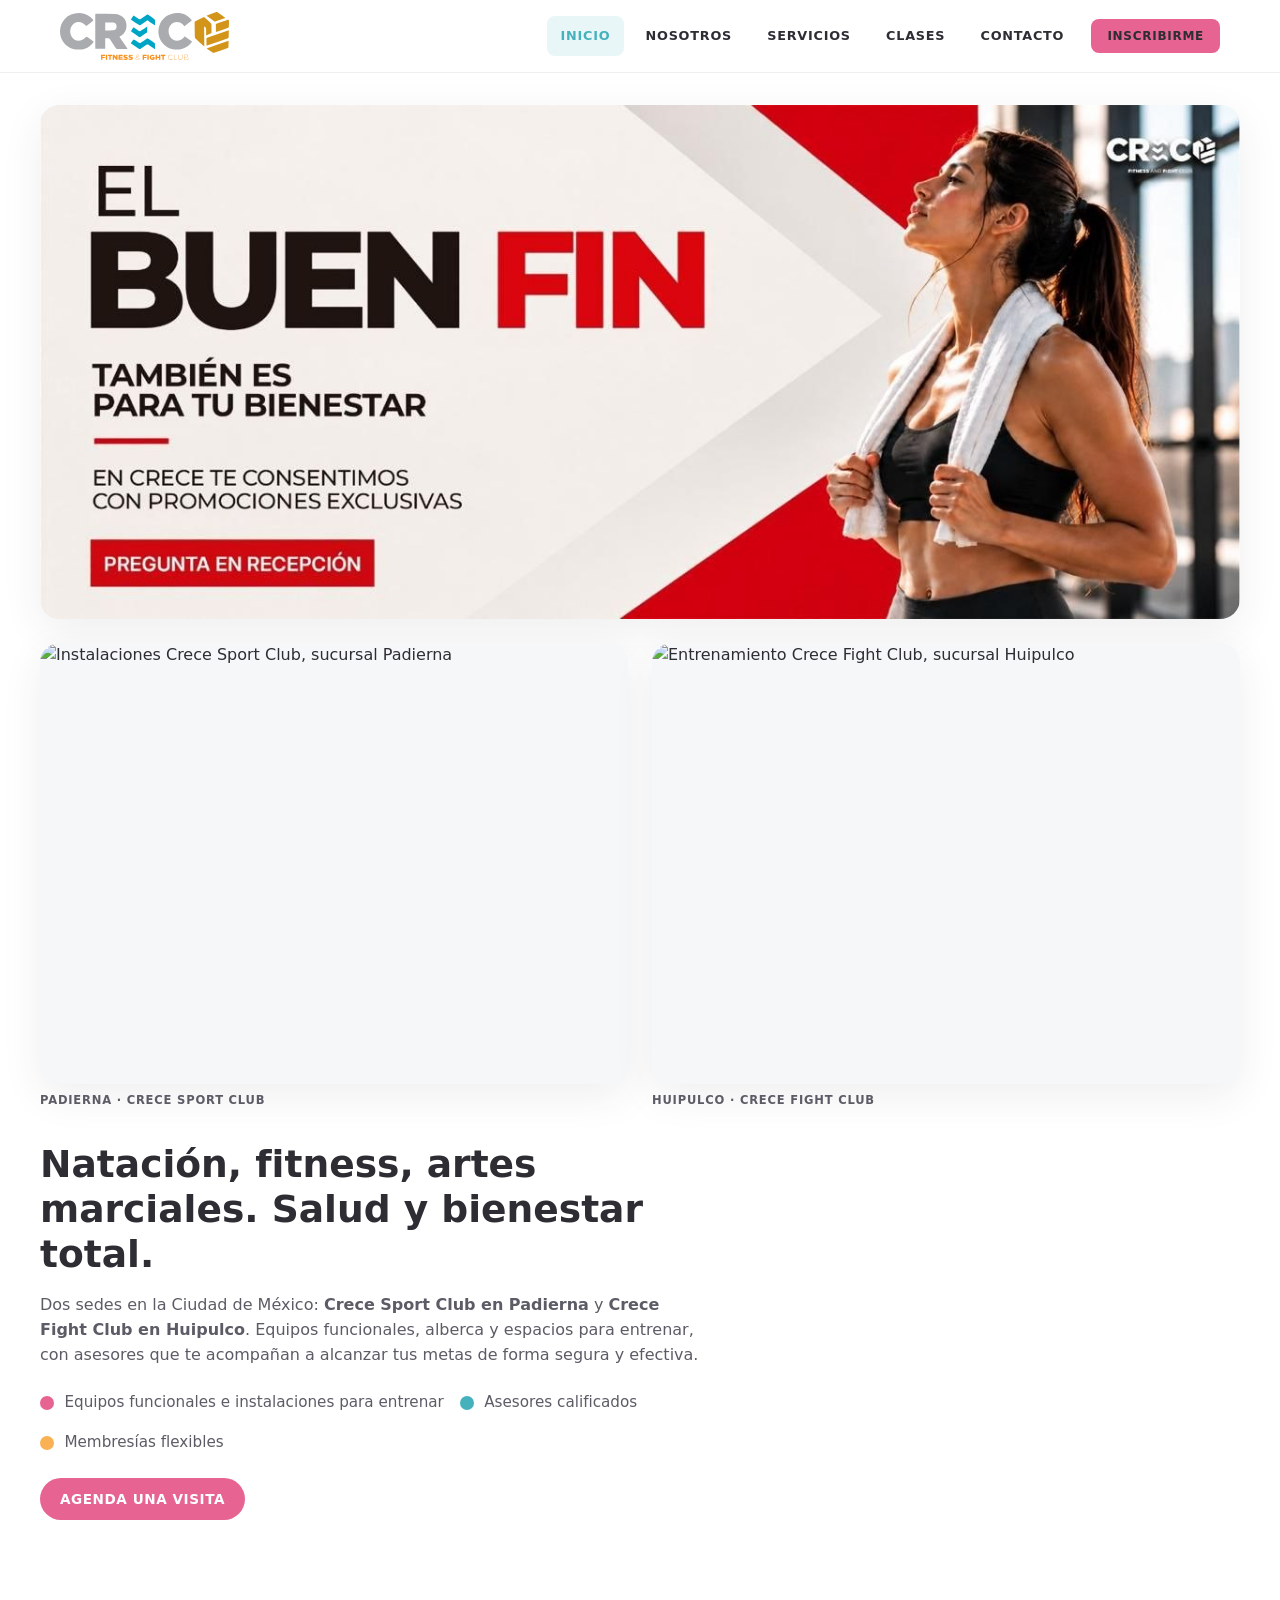
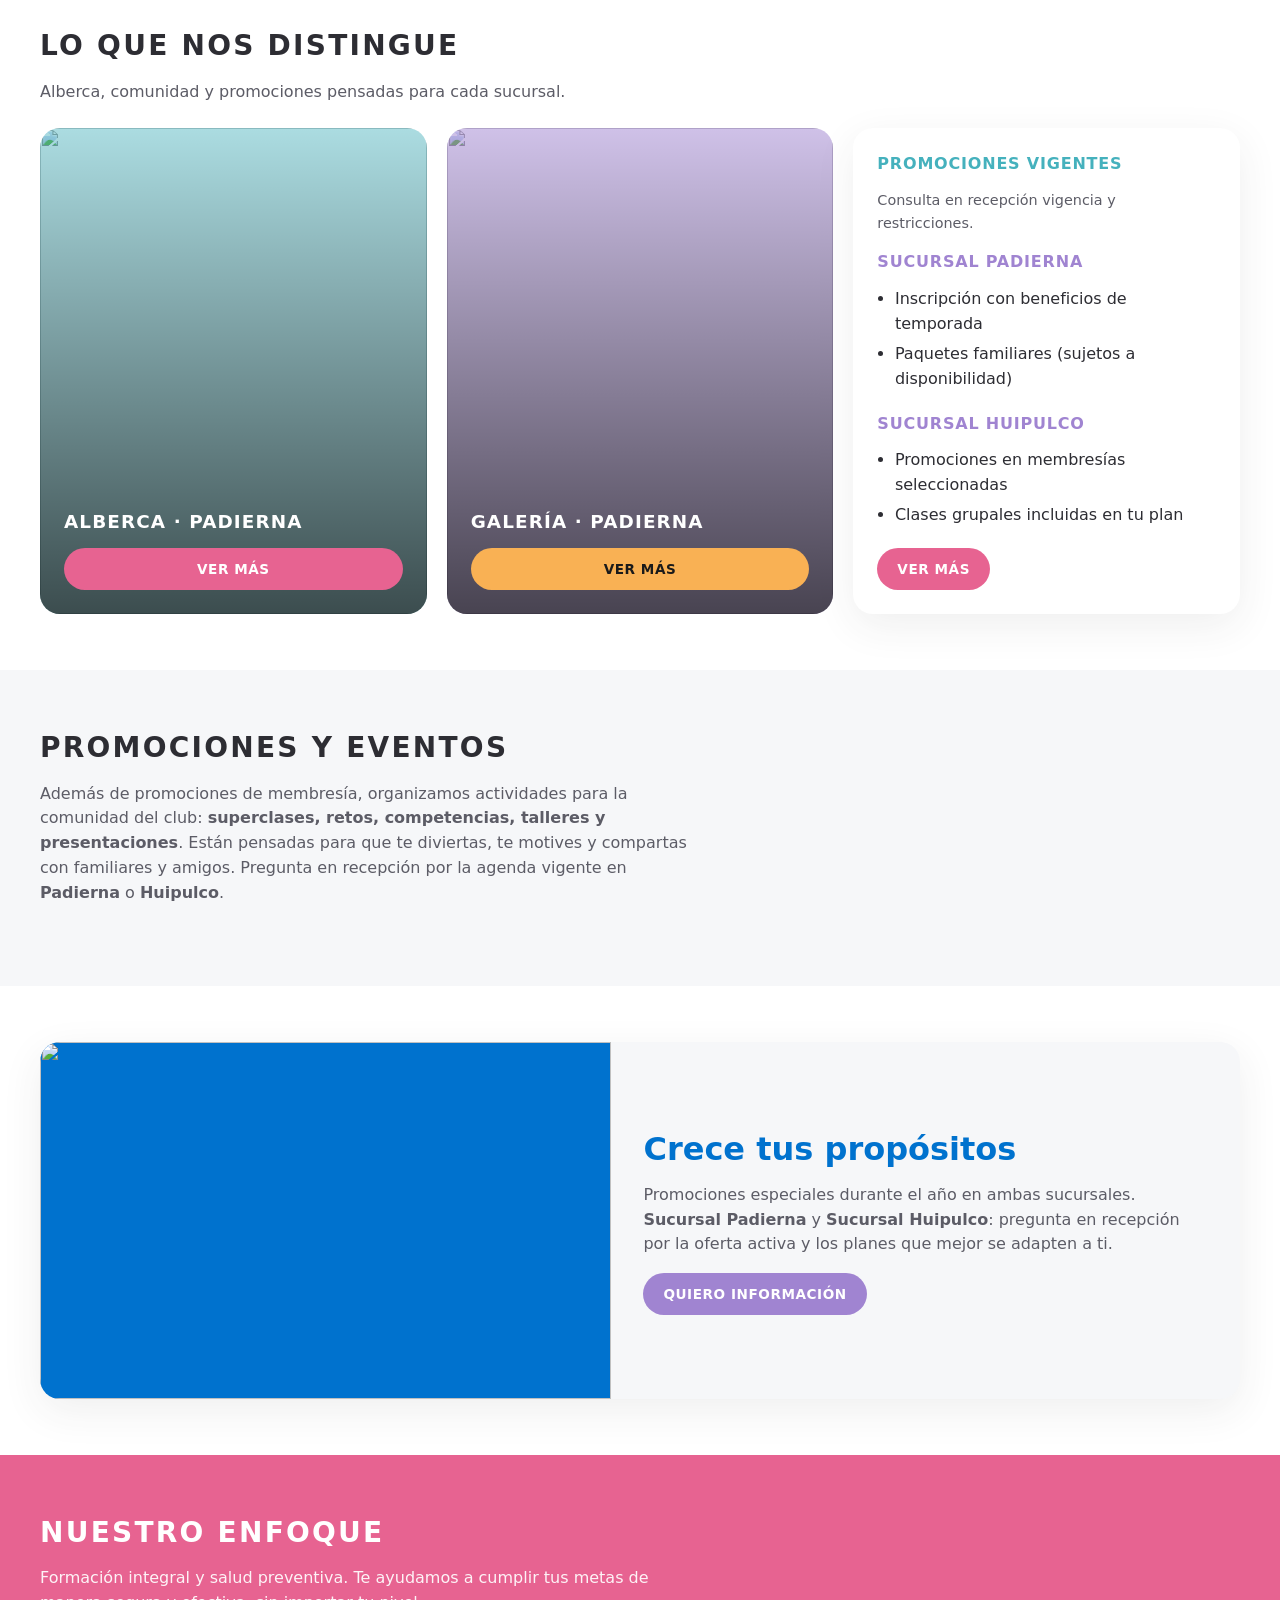
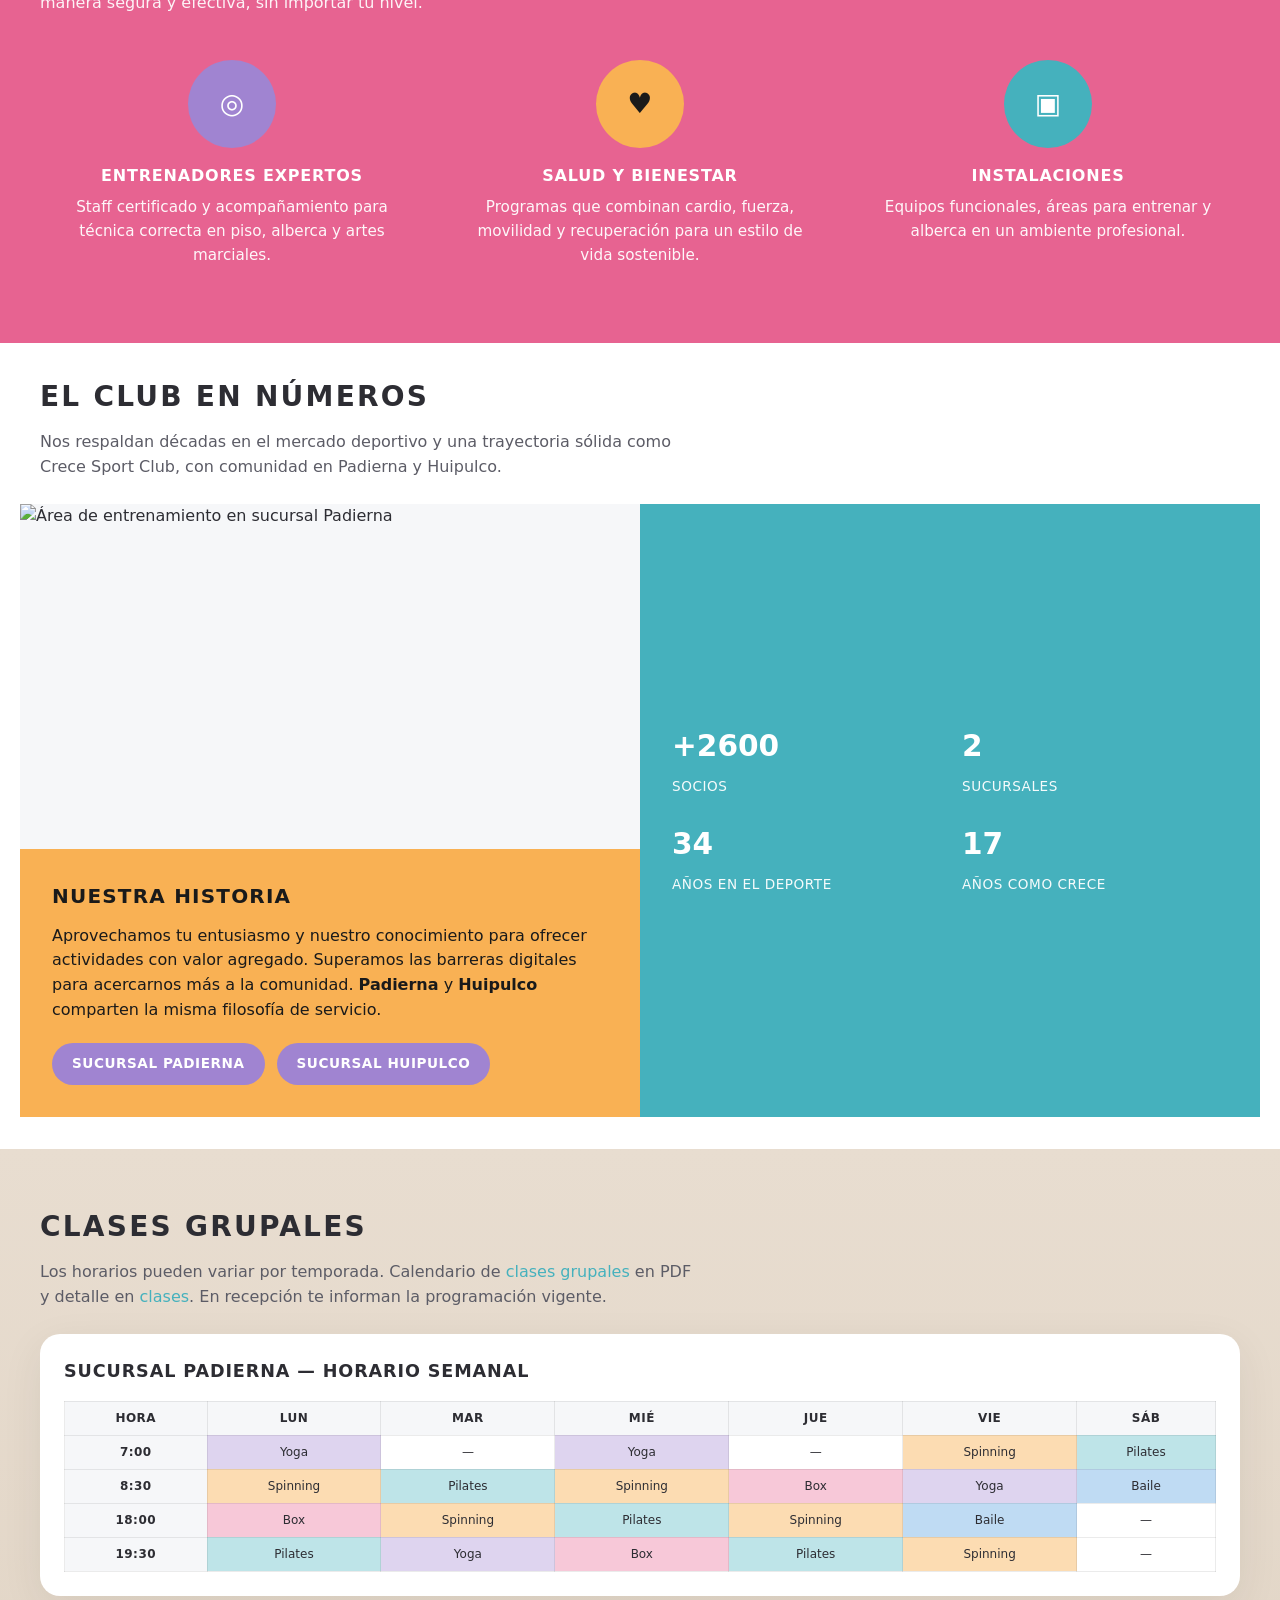
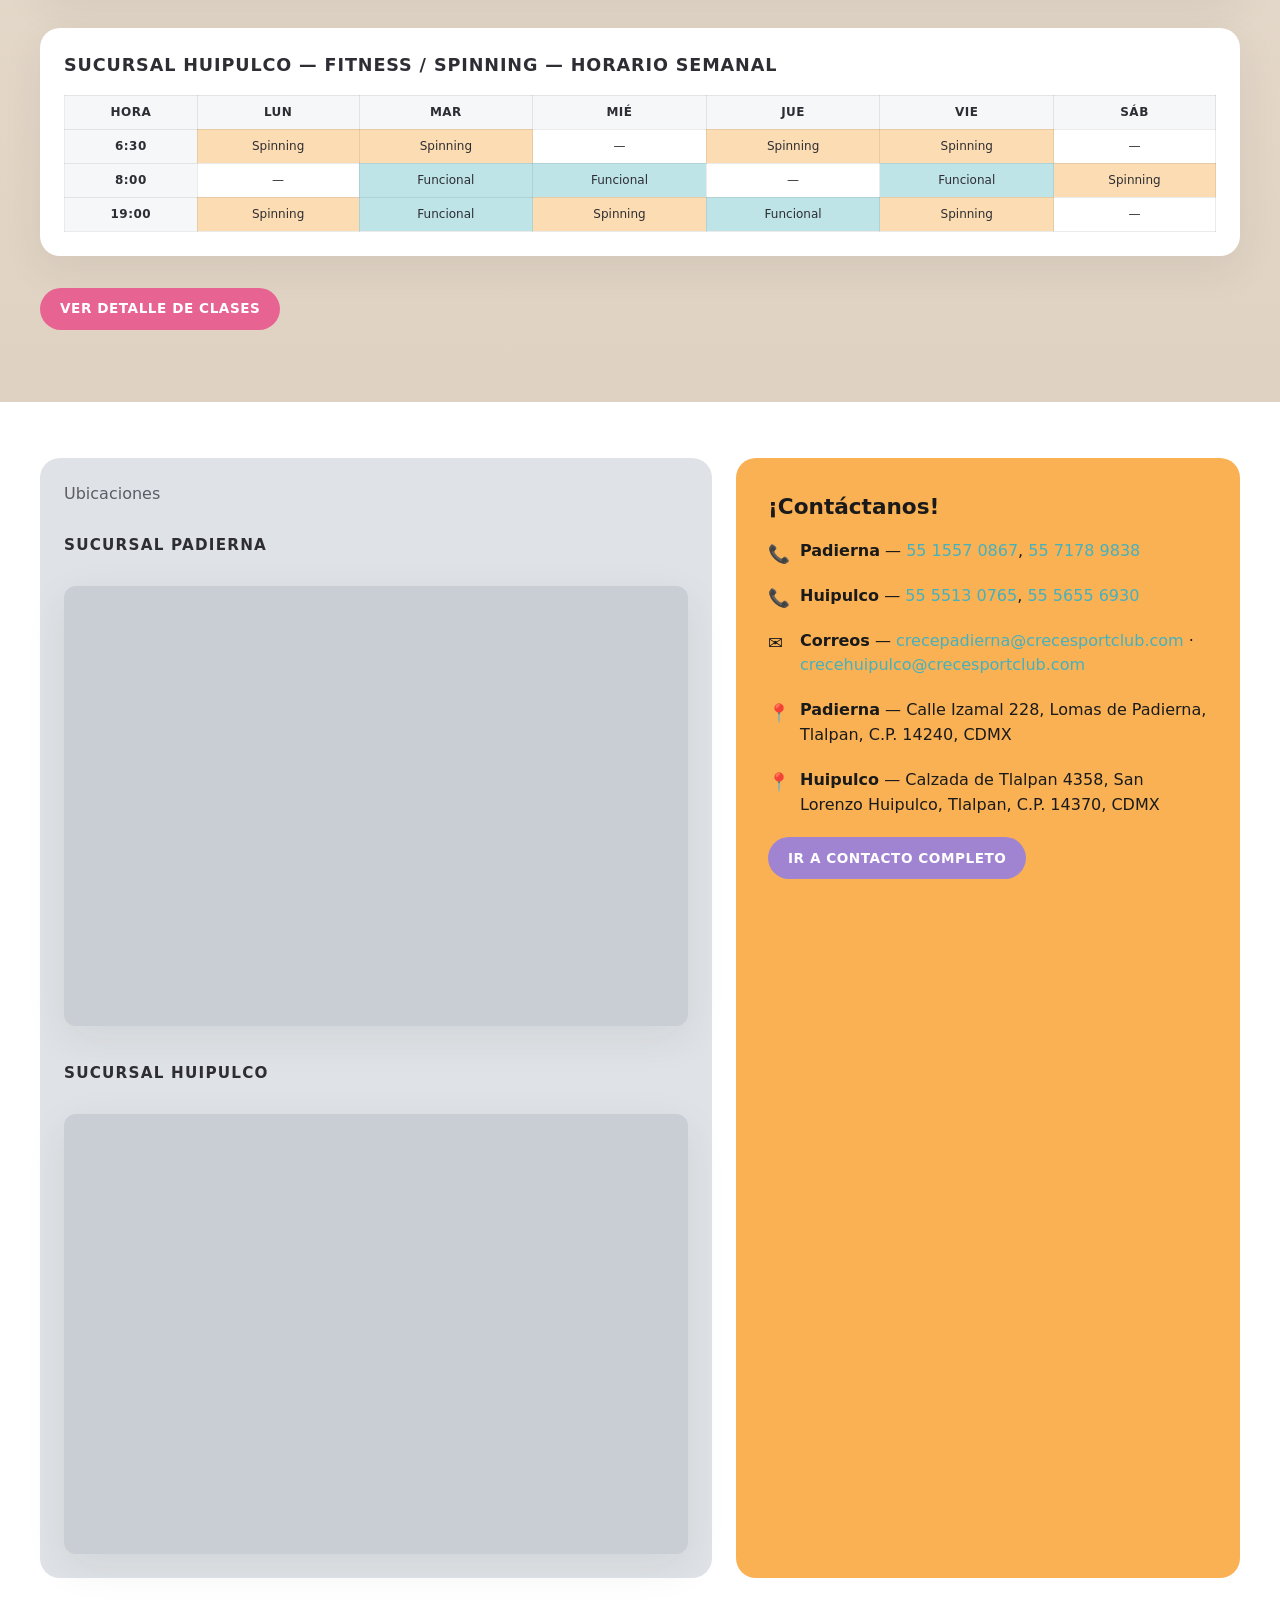
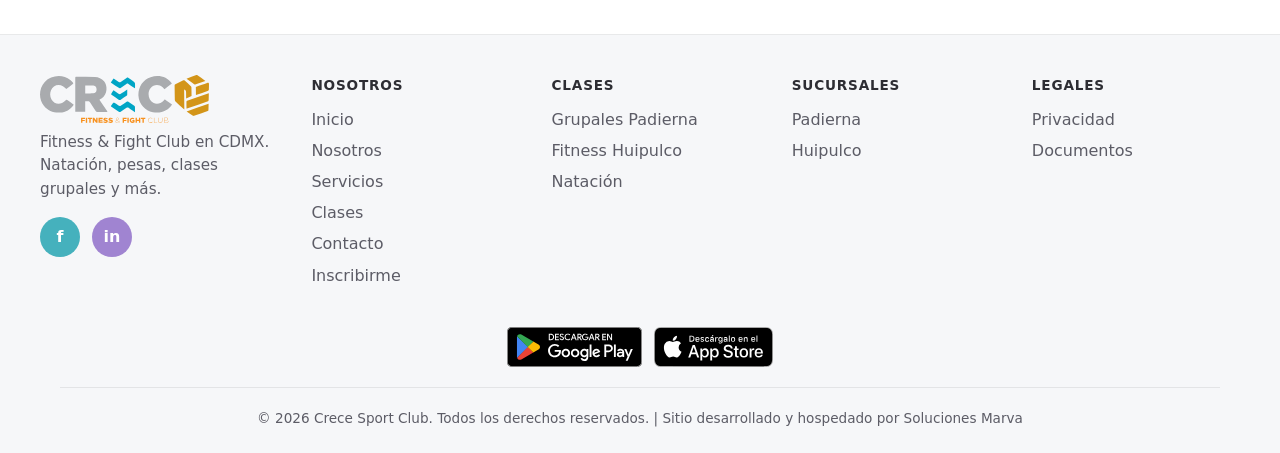
==== commit ae39406d: "Reemplazar la promo del hero por la imagen del Buen Fin. Co-authored-by: Soluciones Tecnologicas de " ====
--- a/index.html
+++ b/index.html
@@ -60,10 +60,10 @@
         <div class="wrap">
           <div class="hero-promo">
             <img
-              src="assets/img/promo-mes-patrio.jpg"
-              alt="Promoción Mes Patrio: paga un trimestre y te regalamos un mes; paga una anualidad y te regalamos un trimestre"
-              width="1200"
-              height="630"
+              src="assets/img/promo-buen-fin.jpg"
+              alt="El Buen Fin también es para tu bienestar: en Crece te consentimos con promociones exclusivas. Pregunta en recepción."
+              width="1280"
+              height="548"
               loading="eager"
             />
           </div>
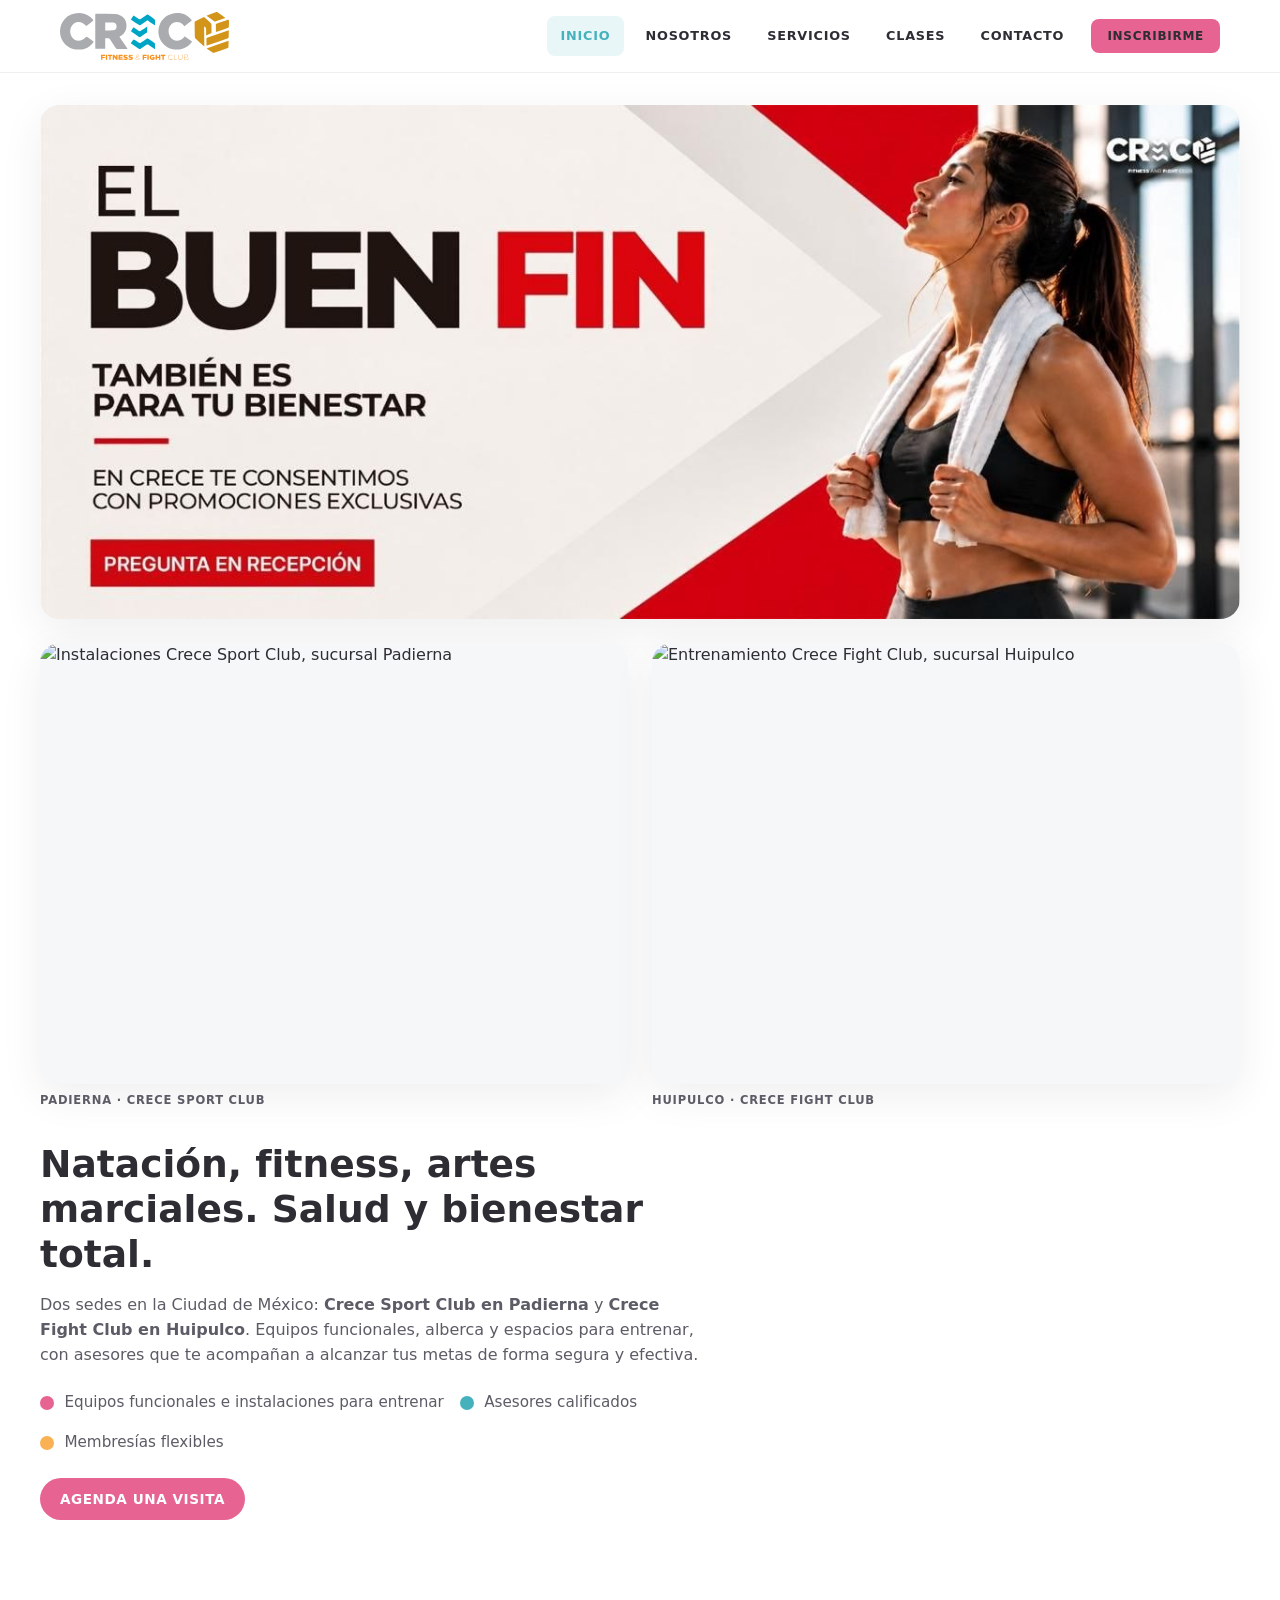
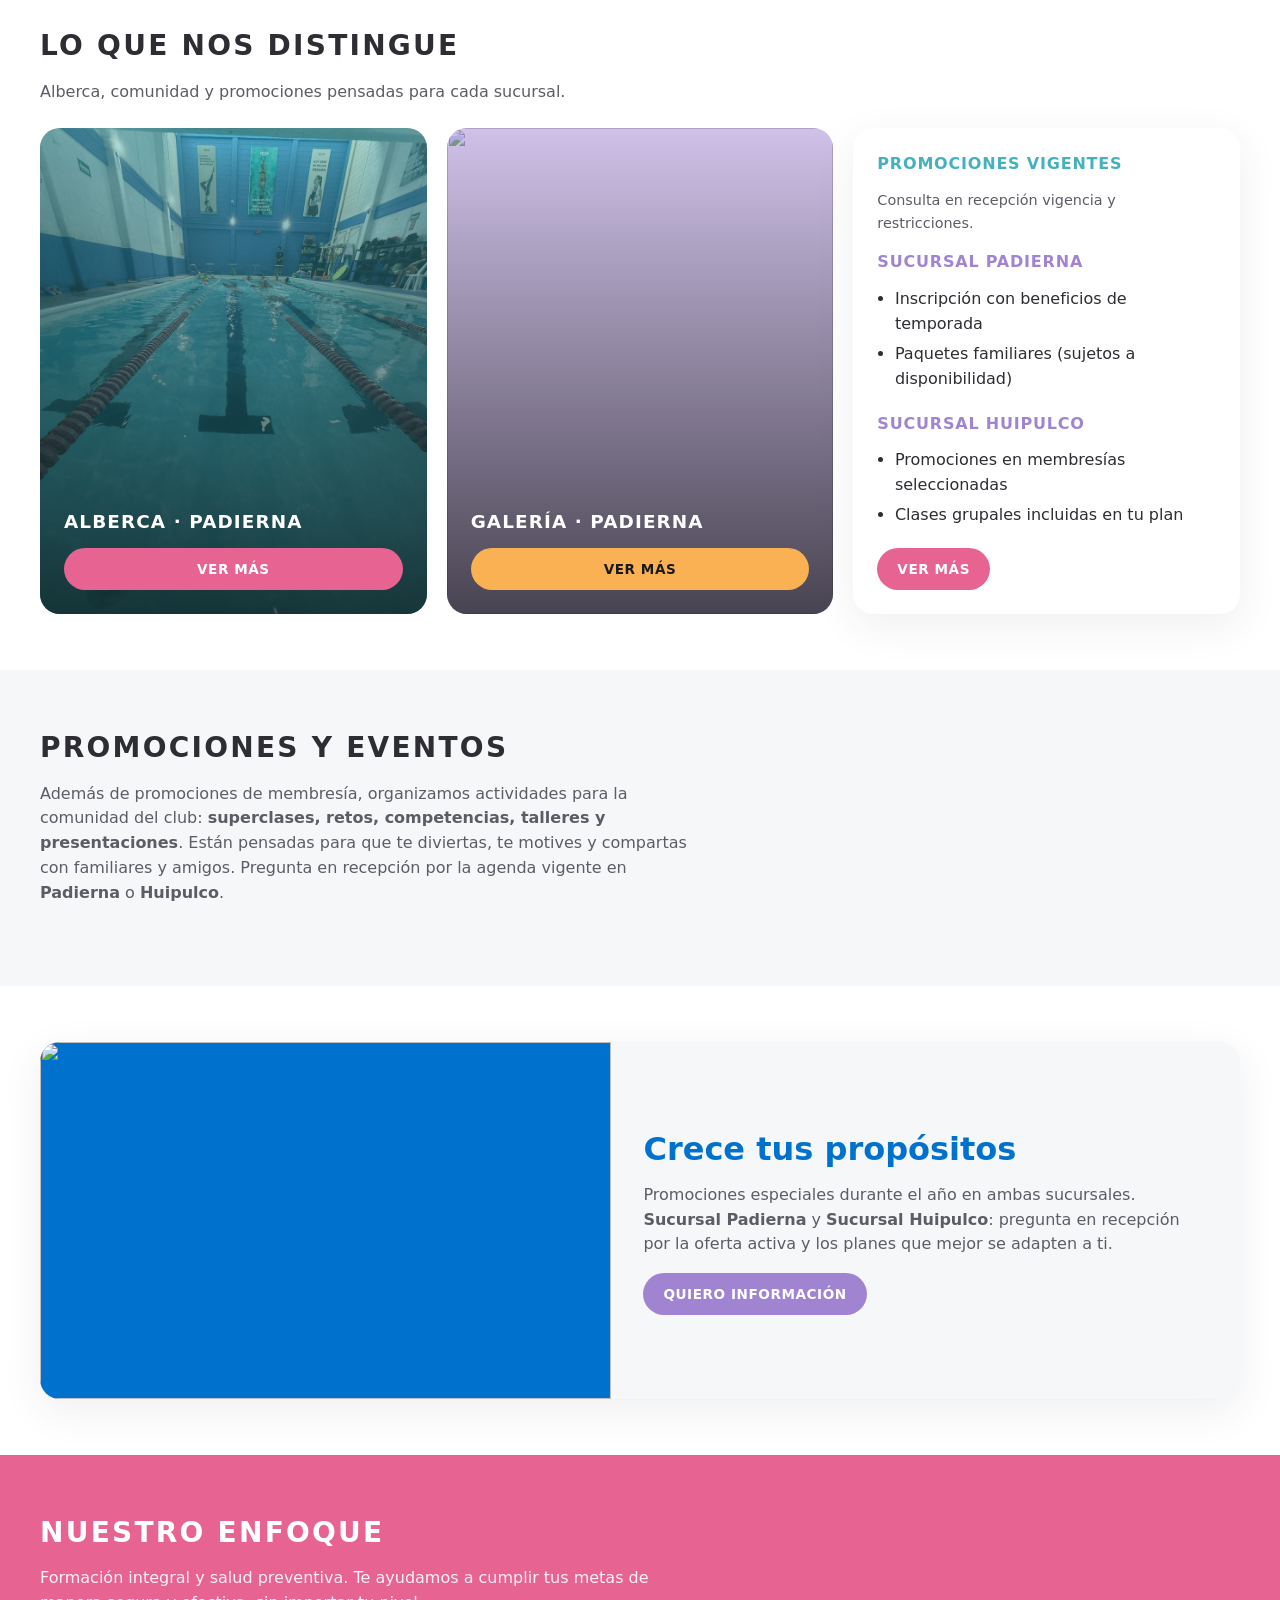
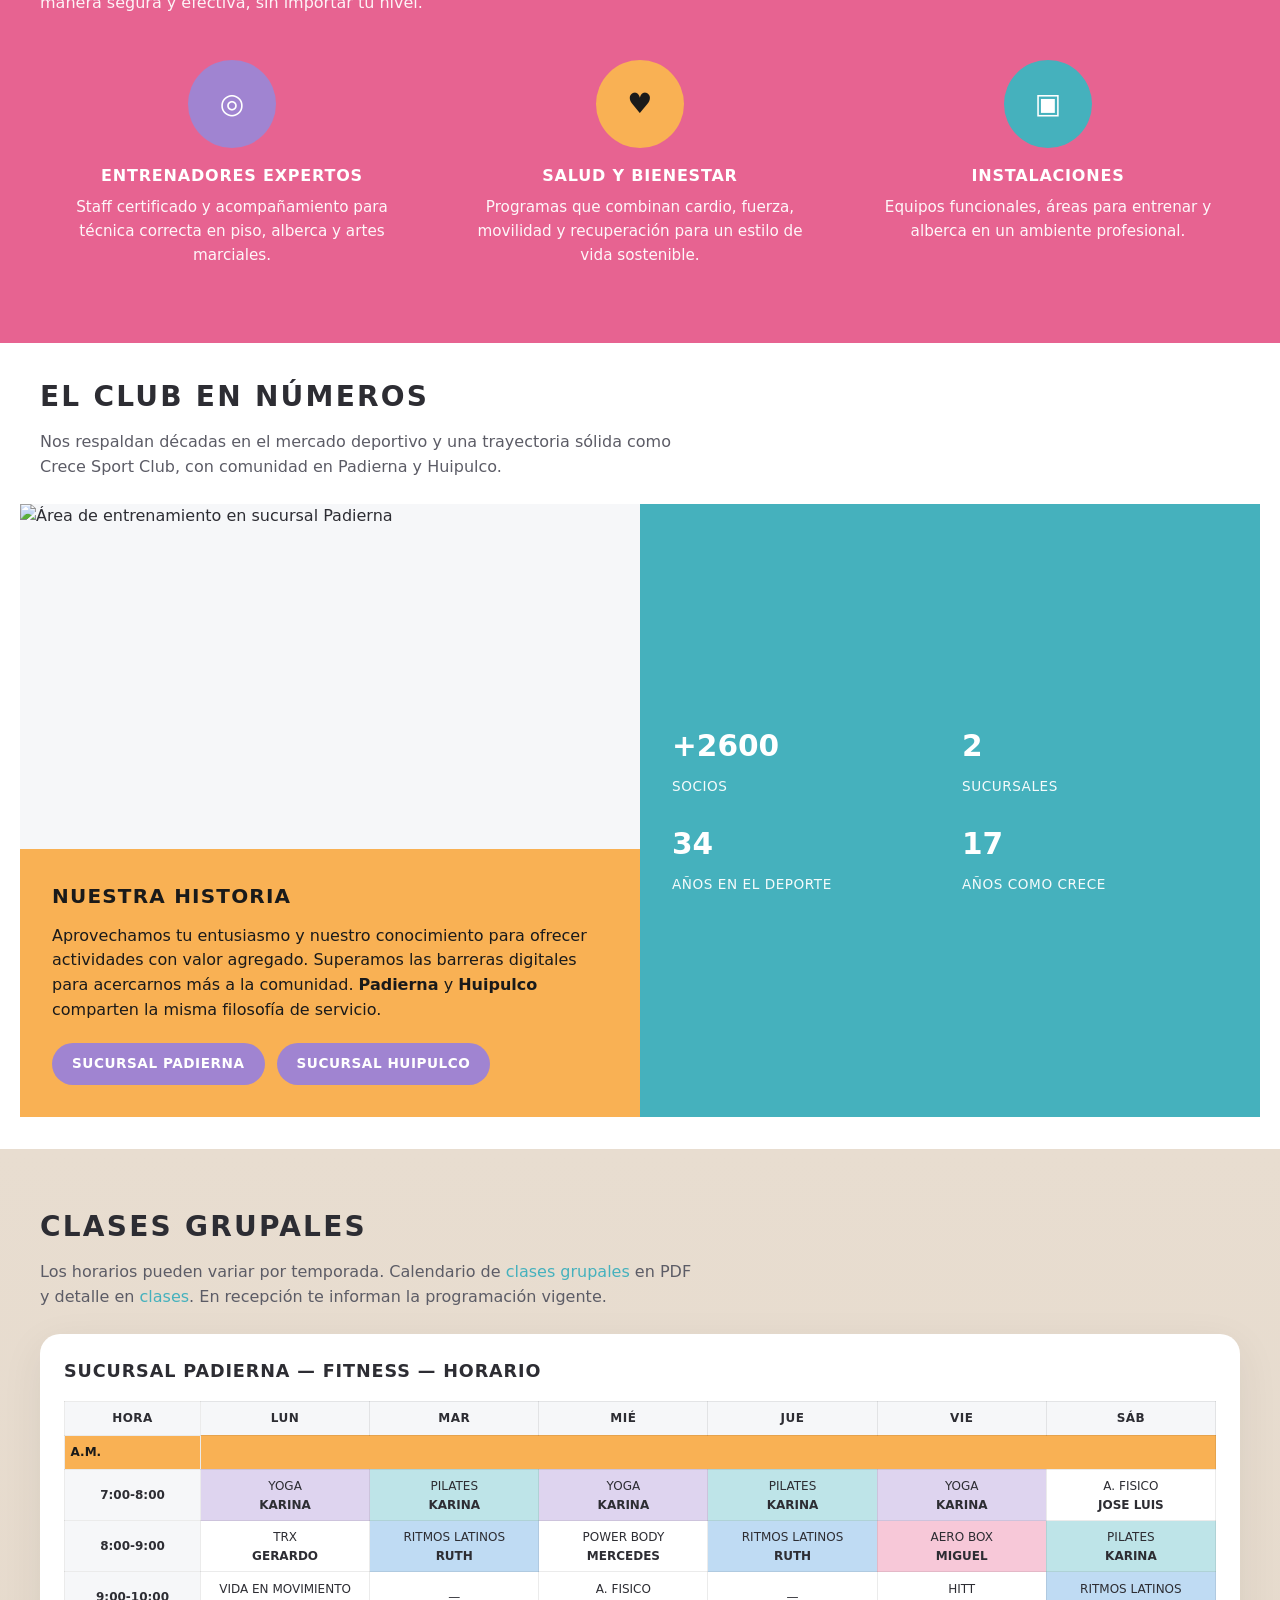
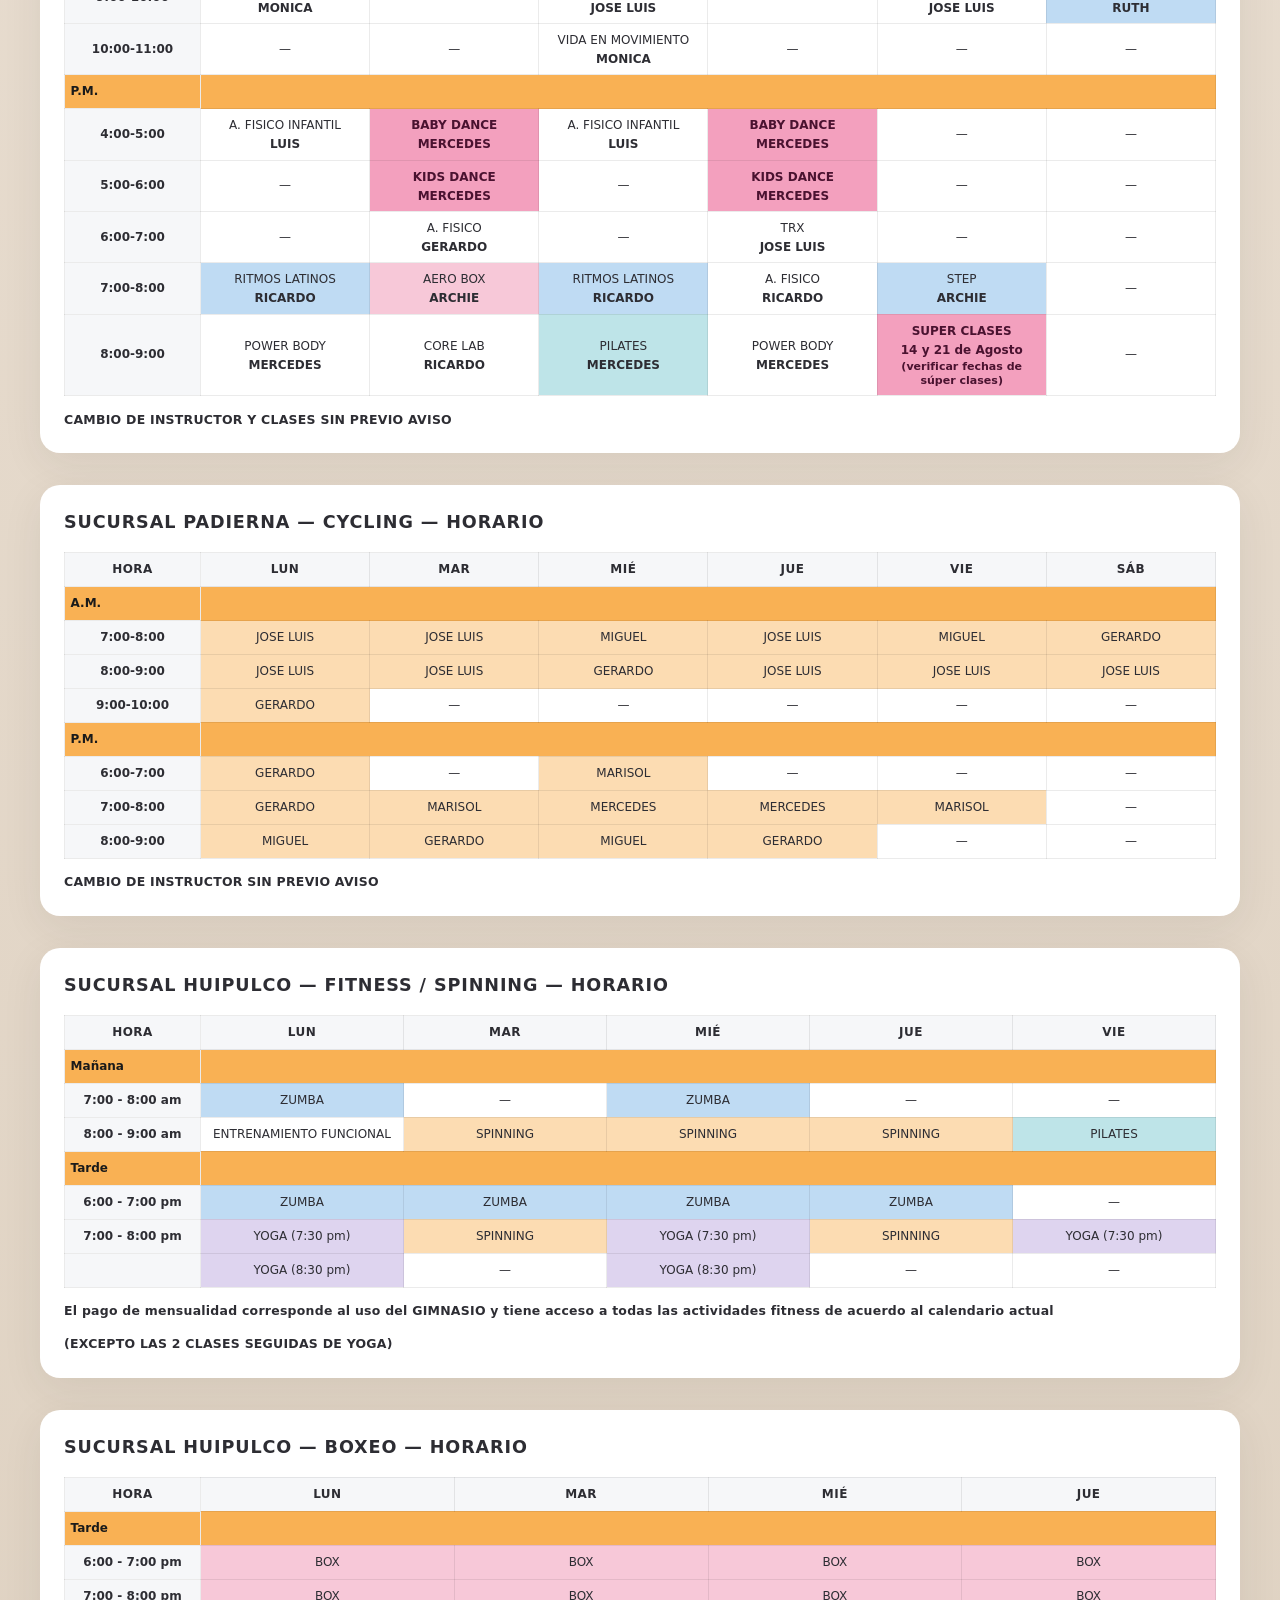
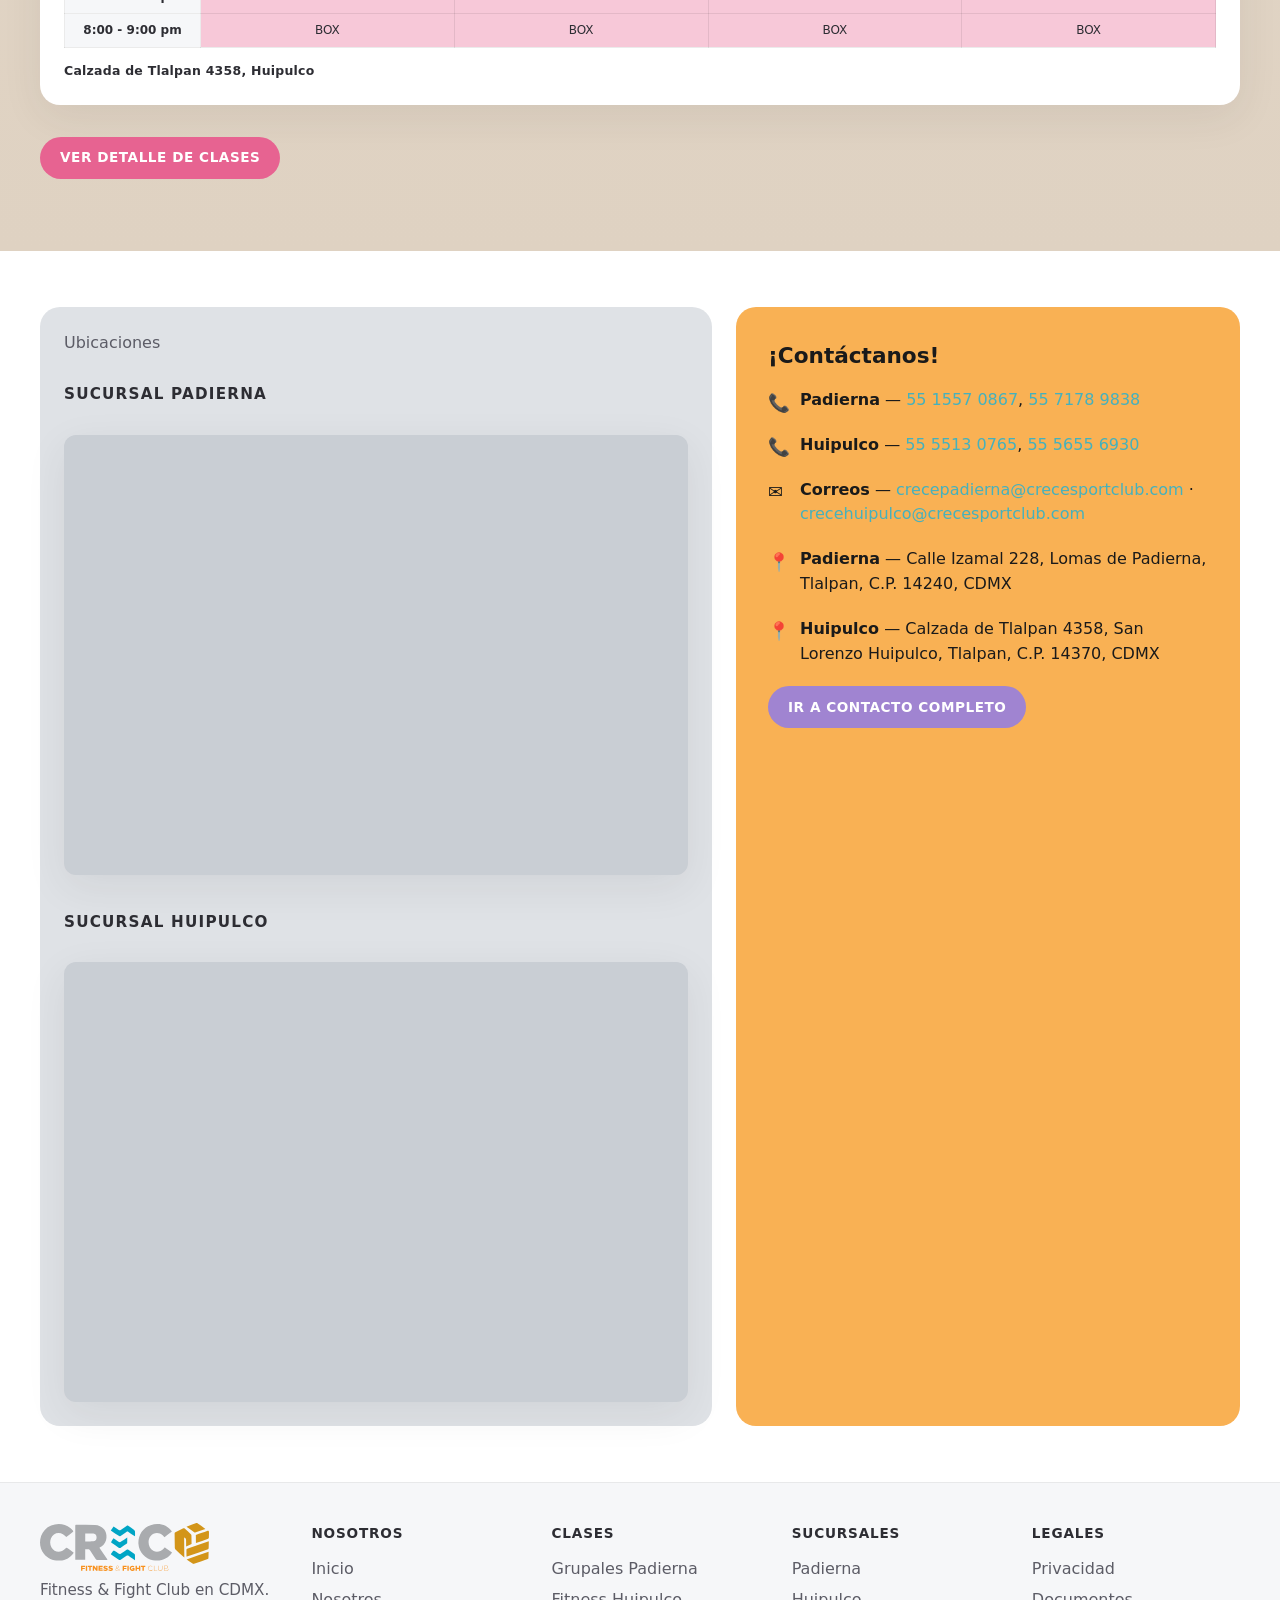
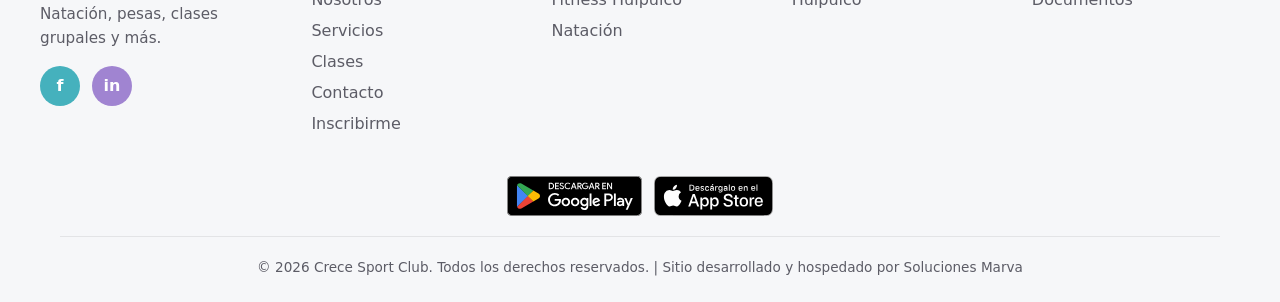
==== commit d0997cfa: "Actualizar horarios de Padierna y Huipulco y la foto de la alberca. Los calendarios de inicio y de /" ====
--- a/index.html
+++ b/index.html
@@ -9,7 +9,7 @@
       content="Crece Sport Club en Padierna y Crece Fight Club en Huipulco: natación, fitness y artes marciales en la Ciudad de México."
     />
     <link rel="icon" href="https://cdn-clients.solucionesmarva.com/CU2402-00057/img/favicon.ico" type="image/x-icon" />
-    <link rel="stylesheet" href="assets/css/styles.css?v=promo1" />
+    <link rel="stylesheet" href="assets/css/styles.css?v=horarios20261111" />
   <!-- Marva Analytics -->
   <script>
     var _paq = window._paq = window._paq || [];
@@ -119,10 +119,11 @@
             <article class="card-block card-block--teal">
               <div class="card-block__bg" aria-hidden="true">
                 <img
-                  src="https://cdn-clients.solucionesmarva.com/CU2402-00057/img/padierna/IMG_8722.jpeg"
-                  alt=""
-                  width="600"
-                  height="400"
+                  class="img-alberca"
+                  src="assets/img/alberca-padierna-20261111.jpg"
+                  alt="Alberca de Crece Sport Club Padierna"
+                  width="900"
+                  height="1200"
                   loading="lazy"
                 />
               </div>
@@ -274,7 +275,7 @@
           </p>
 
           <div class="schedule-block">
-            <h3>Sucursal Padierna — horario semanal</h3>
+            <h3>Sucursal Padierna — Fitness — horario</h3>
             <table class="schedule">
               <thead>
                 <tr>
@@ -288,48 +289,102 @@
                 </tr>
               </thead>
               <tbody>
-                <tr>
-                  <th>7:00</th>
-                  <td class="cell-yoga">Yoga</td>
-                  <td>—</td>
-                  <td class="cell-yoga">Yoga</td>
-                  <td>—</td>
-                  <td class="cell-spin">Spinning</td>
-                  <td class="cell-pilates">Pilates</td>
-                </tr>
-                <tr>
-                  <th>8:30</th>
-                  <td class="cell-spin">Spinning</td>
-                  <td class="cell-pilates">Pilates</td>
-                  <td class="cell-spin">Spinning</td>
-                  <td class="cell-box">Box</td>
-                  <td class="cell-yoga">Yoga</td>
-                  <td class="cell-dance">Baile</td>
-                </tr>
-                <tr>
-                  <th>18:00</th>
-                  <td class="cell-box">Box</td>
-                  <td class="cell-spin">Spinning</td>
-                  <td class="cell-pilates">Pilates</td>
-                  <td class="cell-spin">Spinning</td>
-                  <td class="cell-dance">Baile</td>
-                  <td>—</td>
-                </tr>
-                <tr>
-                  <th>19:30</th>
-                  <td class="cell-pilates">Pilates</td>
-                  <td class="cell-yoga">Yoga</td>
-                  <td class="cell-box">Box</td>
-                  <td class="cell-pilates">Pilates</td>
-                  <td class="cell-spin">Spinning</td>
+                <tr class="schedule-period">
+                  <th>A.M.</th>
+                  <td colspan="6"></td>
+                </tr>
+                <tr>
+                  <th>7:00-8:00</th>
+                  <td class="cell-yoga">YOGA<span class="schedule-who">KARINA</span></td>
+                  <td class="cell-pilates">PILATES<span class="schedule-who">KARINA</span></td>
+                  <td class="cell-yoga">YOGA<span class="schedule-who">KARINA</span></td>
+                  <td class="cell-pilates">PILATES<span class="schedule-who">KARINA</span></td>
+                  <td class="cell-yoga">YOGA<span class="schedule-who">KARINA</span></td>
+                  <td>A. FISICO<span class="schedule-who">JOSE LUIS</span></td>
+                </tr>
+                <tr>
+                  <th>8:00-9:00</th>
+                  <td>TRX<span class="schedule-who">GERARDO</span></td>
+                  <td class="cell-dance">RITMOS LATINOS<span class="schedule-who">RUTH</span></td>
+                  <td>POWER BODY<span class="schedule-who">MERCEDES</span></td>
+                  <td class="cell-dance">RITMOS LATINOS<span class="schedule-who">RUTH</span></td>
+                  <td class="cell-box">AERO BOX<span class="schedule-who">MIGUEL</span></td>
+                  <td class="cell-pilates">PILATES<span class="schedule-who">KARINA</span></td>
+                </tr>
+                <tr>
+                  <th>9:00-10:00</th>
+                  <td>VIDA EN MOVIMIENTO<span class="schedule-who">MONICA</span></td>
+                  <td>—</td>
+                  <td>A. FISICO<span class="schedule-who">JOSE LUIS</span></td>
+                  <td>—</td>
+                  <td>HITT<span class="schedule-who">JOSE LUIS</span></td>
+                  <td class="cell-dance">RITMOS LATINOS<span class="schedule-who">RUTH</span></td>
+                </tr>
+                <tr>
+                  <th>10:00-11:00</th>
+                  <td>—</td>
+                  <td>—</td>
+                  <td>VIDA EN MOVIMIENTO<span class="schedule-who">MONICA</span></td>
+                  <td>—</td>
+                  <td>—</td>
+                  <td>—</td>
+                </tr>
+                <tr class="schedule-period">
+                  <th>P.M.</th>
+                  <td colspan="6"></td>
+                </tr>
+                <tr>
+                  <th>4:00-5:00</th>
+                  <td>A. FISICO INFANTIL<span class="schedule-who">LUIS</span></td>
+                  <td class="cell-pink">BABY DANCE<span class="schedule-who">MERCEDES</span></td>
+                  <td>A. FISICO INFANTIL<span class="schedule-who">LUIS</span></td>
+                  <td class="cell-pink">BABY DANCE<span class="schedule-who">MERCEDES</span></td>
+                  <td>—</td>
+                  <td>—</td>
+                </tr>
+                <tr>
+                  <th>5:00-6:00</th>
+                  <td>—</td>
+                  <td class="cell-pink">KIDS DANCE<span class="schedule-who">MERCEDES</span></td>
+                  <td>—</td>
+                  <td class="cell-pink">KIDS DANCE<span class="schedule-who">MERCEDES</span></td>
+                  <td>—</td>
+                  <td>—</td>
+                </tr>
+                <tr>
+                  <th>6:00-7:00</th>
+                  <td>—</td>
+                  <td>A. FISICO<span class="schedule-who">GERARDO</span></td>
+                  <td>—</td>
+                  <td>TRX<span class="schedule-who">JOSE LUIS</span></td>
+                  <td>—</td>
+                  <td>—</td>
+                </tr>
+                <tr>
+                  <th>7:00-8:00</th>
+                  <td class="cell-dance">RITMOS LATINOS<span class="schedule-who">RICARDO</span></td>
+                  <td class="cell-box">AERO BOX<span class="schedule-who">ARCHIE</span></td>
+                  <td class="cell-dance">RITMOS LATINOS<span class="schedule-who">RICARDO</span></td>
+                  <td>A. FISICO<span class="schedule-who">RICARDO</span></td>
+                  <td class="cell-dance">STEP<span class="schedule-who">ARCHIE</span></td>
+                  <td>—</td>
+                </tr>
+                <tr>
+                  <th>8:00-9:00</th>
+                  <td>POWER BODY<span class="schedule-who">MERCEDES</span></td>
+                  <td>CORE LAB<span class="schedule-who">RICARDO</span></td>
+                  <td class="cell-pilates">PILATES<span class="schedule-who">MERCEDES</span></td>
+                  <td>POWER BODY<span class="schedule-who">MERCEDES</span></td>
+                  <td class="cell-pink">SUPER CLASES<span class="schedule-who">14 y 21 de Agosto</span><span class="schedule-verify">(verificar fechas de súper clases)</span></td>
                   <td>—</td>
                 </tr>
               </tbody>
             </table>
+            <p class="schedule-note">CAMBIO DE INSTRUCTOR Y CLASES SIN PREVIO AVISO</p>
           </div>
 
           <div class="schedule-block">
-            <h3>Sucursal Huipulco — fitness / spinning — horario semanal</h3>
+            <h3>Sucursal Padierna — Cycling — horario</h3>
             <table class="schedule">
               <thead>
                 <tr>
@@ -343,36 +398,184 @@
                 </tr>
               </thead>
               <tbody>
-                <tr>
-                  <th>6:30</th>
-                  <td class="cell-spin">Spinning</td>
-                  <td class="cell-spin">Spinning</td>
-                  <td>—</td>
-                  <td class="cell-spin">Spinning</td>
-                  <td class="cell-spin">Spinning</td>
-                  <td>—</td>
-                </tr>
-                <tr>
-                  <th>8:00</th>
-                  <td>—</td>
-                  <td class="cell-pilates">Funcional</td>
-                  <td class="cell-pilates">Funcional</td>
-                  <td>—</td>
-                  <td class="cell-pilates">Funcional</td>
-                  <td class="cell-spin">Spinning</td>
-                </tr>
-                <tr>
-                  <th>19:00</th>
-                  <td class="cell-spin">Spinning</td>
-                  <td class="cell-pilates">Funcional</td>
-                  <td class="cell-spin">Spinning</td>
-                  <td class="cell-pilates">Funcional</td>
-                  <td class="cell-spin">Spinning</td>
+                <tr class="schedule-period">
+                  <th>A.M.</th>
+                  <td colspan="6"></td>
+                </tr>
+                <tr>
+                  <th>7:00-8:00</th>
+                  <td class="cell-spin">JOSE LUIS</td>
+                  <td class="cell-spin">JOSE LUIS</td>
+                  <td class="cell-spin">MIGUEL</td>
+                  <td class="cell-spin">JOSE LUIS</td>
+                  <td class="cell-spin">MIGUEL</td>
+                  <td class="cell-spin">GERARDO</td>
+                </tr>
+                <tr>
+                  <th>8:00-9:00</th>
+                  <td class="cell-spin">JOSE LUIS</td>
+                  <td class="cell-spin">JOSE LUIS</td>
+                  <td class="cell-spin">GERARDO</td>
+                  <td class="cell-spin">JOSE LUIS</td>
+                  <td class="cell-spin">JOSE LUIS</td>
+                  <td class="cell-spin">JOSE LUIS</td>
+                </tr>
+                <tr>
+                  <th>9:00-10:00</th>
+                  <td class="cell-spin">GERARDO</td>
+                  <td>—</td>
+                  <td>—</td>
+                  <td>—</td>
+                  <td>—</td>
+                  <td>—</td>
+                </tr>
+                <tr class="schedule-period">
+                  <th>P.M.</th>
+                  <td colspan="6"></td>
+                </tr>
+                <tr>
+                  <th>6:00-7:00</th>
+                  <td class="cell-spin">GERARDO</td>
+                  <td>—</td>
+                  <td class="cell-spin">MARISOL</td>
+                  <td>—</td>
+                  <td>—</td>
+                  <td>—</td>
+                </tr>
+                <tr>
+                  <th>7:00-8:00</th>
+                  <td class="cell-spin">GERARDO</td>
+                  <td class="cell-spin">MARISOL</td>
+                  <td class="cell-spin">MERCEDES</td>
+                  <td class="cell-spin">MERCEDES</td>
+                  <td class="cell-spin">MARISOL</td>
+                  <td>—</td>
+                </tr>
+                <tr>
+                  <th>8:00-9:00</th>
+                  <td class="cell-spin">MIGUEL</td>
+                  <td class="cell-spin">GERARDO</td>
+                  <td class="cell-spin">MIGUEL</td>
+                  <td class="cell-spin">GERARDO</td>
+                  <td>—</td>
                   <td>—</td>
                 </tr>
               </tbody>
             </table>
-          </div>
+            <p class="schedule-note">CAMBIO DE INSTRUCTOR SIN PREVIO AVISO</p>
+          </div>
+
+          <div class="schedule-block">
+            <h3>Sucursal Huipulco — fitness / spinning — horario</h3>
+            <table class="schedule">
+              <thead>
+                <tr>
+                  <th>Hora</th>
+                  <th>Lun</th>
+                  <th>Mar</th>
+                  <th>Mié</th>
+                  <th>Jue</th>
+                  <th>Vie</th>
+                </tr>
+              </thead>
+              <tbody>
+                <tr class="schedule-period">
+                  <th>Mañana</th>
+                  <td colspan="5"></td>
+                </tr>
+                <tr>
+                  <th>7:00 - 8:00 am</th>
+                  <td class="cell-dance">ZUMBA</td>
+                  <td>—</td>
+                  <td class="cell-dance">ZUMBA</td>
+                  <td>—</td>
+                  <td>—</td>
+                </tr>
+                <tr>
+                  <th>8:00 - 9:00 am</th>
+                  <td>ENTRENAMIENTO FUNCIONAL</td>
+                  <td class="cell-spin">SPINNING</td>
+                  <td class="cell-spin">SPINNING</td>
+                  <td class="cell-spin">SPINNING</td>
+                  <td class="cell-pilates">PILATES</td>
+                </tr>
+                <tr class="schedule-period">
+                  <th>Tarde</th>
+                  <td colspan="5"></td>
+                </tr>
+                <tr>
+                  <th>6:00 - 7:00 pm</th>
+                  <td class="cell-dance">ZUMBA</td>
+                  <td class="cell-dance">ZUMBA</td>
+                  <td class="cell-dance">ZUMBA</td>
+                  <td class="cell-dance">ZUMBA</td>
+                  <td>—</td>
+                </tr>
+                <tr>
+                  <th>7:00 - 8:00 pm</th>
+                  <td class="cell-yoga">YOGA (7:30 pm)</td>
+                  <td class="cell-spin">SPINNING</td>
+                  <td class="cell-yoga">YOGA (7:30 pm)</td>
+                  <td class="cell-spin">SPINNING</td>
+                  <td class="cell-yoga">YOGA (7:30 pm)</td>
+                </tr>
+                <tr>
+                  <th></th>
+                  <td class="cell-yoga">YOGA (8:30 pm)</td>
+                  <td>—</td>
+                  <td class="cell-yoga">YOGA (8:30 pm)</td>
+                  <td>—</td>
+                  <td>—</td>
+                </tr>
+              </tbody>
+            </table>
+            <p class="schedule-note">El pago de mensualidad corresponde al uso del GIMNASIO y tiene acceso a todas las actividades fitness de acuerdo al calendario actual</p>
+            <p class="schedule-note">(EXCEPTO LAS 2 CLASES SEGUIDAS DE YOGA)</p>
+          </div>
+
+          <div class="schedule-block">
+            <h3>Sucursal Huipulco — boxeo — horario</h3>
+            <table class="schedule">
+              <thead>
+                <tr>
+                  <th>Hora</th>
+                  <th>Lun</th>
+                  <th>Mar</th>
+                  <th>Mié</th>
+                  <th>Jue</th>
+                </tr>
+              </thead>
+              <tbody>
+                <tr class="schedule-period">
+                  <th>Tarde</th>
+                  <td colspan="4"></td>
+                </tr>
+                <tr>
+                  <th>6:00 - 7:00 pm</th>
+                  <td class="cell-box">BOX</td>
+                  <td class="cell-box">BOX</td>
+                  <td class="cell-box">BOX</td>
+                  <td class="cell-box">BOX</td>
+                </tr>
+                <tr>
+                  <th>7:00 - 8:00 pm</th>
+                  <td class="cell-box">BOX</td>
+                  <td class="cell-box">BOX</td>
+                  <td class="cell-box">BOX</td>
+                  <td class="cell-box">BOX</td>
+                </tr>
+                <tr>
+                  <th>8:00 - 9:00 pm</th>
+                  <td class="cell-box">BOX</td>
+                  <td class="cell-box">BOX</td>
+                  <td class="cell-box">BOX</td>
+                  <td class="cell-box">BOX</td>
+                </tr>
+              </tbody>
+            </table>
+            <p class="schedule-note">Calzada de Tlalpan 4358, Huipulco</p>
+          </div>
+
           <p><a class="btn btn--pink" href="clases/">Ver detalle de clases</a></p>
         </div>
       </section>
--- a/assets/css/styles.css
+++ b/assets/css/styles.css
@@ -678,8 +678,9 @@
 table.schedule {
   width: 100%;
   border-collapse: collapse;
+  table-layout: fixed;
   font-size: 0.75rem;
-  min-width: 520px;
+  min-width: 820px;
 }
 
 table.schedule th,
@@ -687,6 +688,7 @@
   border: 1px solid rgba(0, 0, 0, 0.08);
   padding: 0.45rem 0.35rem;
   text-align: center;
+  vertical-align: middle;
 }
 
 table.schedule th {
@@ -696,6 +698,51 @@
   letter-spacing: 0.04em;
 }
 
+table.schedule tbody th {
+  white-space: nowrap;
+  text-transform: none;
+  letter-spacing: 0;
+}
+
+table.schedule th:first-child {
+  position: sticky;
+  left: 0;
+  z-index: 1;
+  width: 8.5rem;
+}
+
+table.schedule thead th:first-child {
+  z-index: 2;
+}
+
+table.schedule tr.schedule-period > th,
+table.schedule tr.schedule-period > td {
+  background: #f9b154;
+  color: #1a1a1a;
+  text-align: left;
+  font-weight: 700;
+}
+
+.schedule-who,
+.schedule-verify {
+  display: block;
+  margin-top: 0.15rem;
+  font-weight: 600;
+  line-height: 1.25;
+}
+
+.schedule-verify {
+  font-size: 0.92em;
+}
+
+.schedule-note {
+  margin: 0.85rem 0 0;
+  font-size: 0.78rem;
+  font-weight: 700;
+  letter-spacing: 0.02em;
+  color: var(--ink);
+}
+
 .cell-yoga {
   background: rgba(160, 132, 209, 0.35);
 }
@@ -714,6 +761,17 @@
 
 .cell-dance {
   background: rgba(0, 114, 206, 0.25);
+}
+
+.cell-pink {
+  background: #f3a0be;
+  color: #4a1230;
+  font-weight: 700;
+}
+
+.img-alberca {
+  object-fit: cover;
+  object-position: center 30%;
 }
 
 .contact-grid {
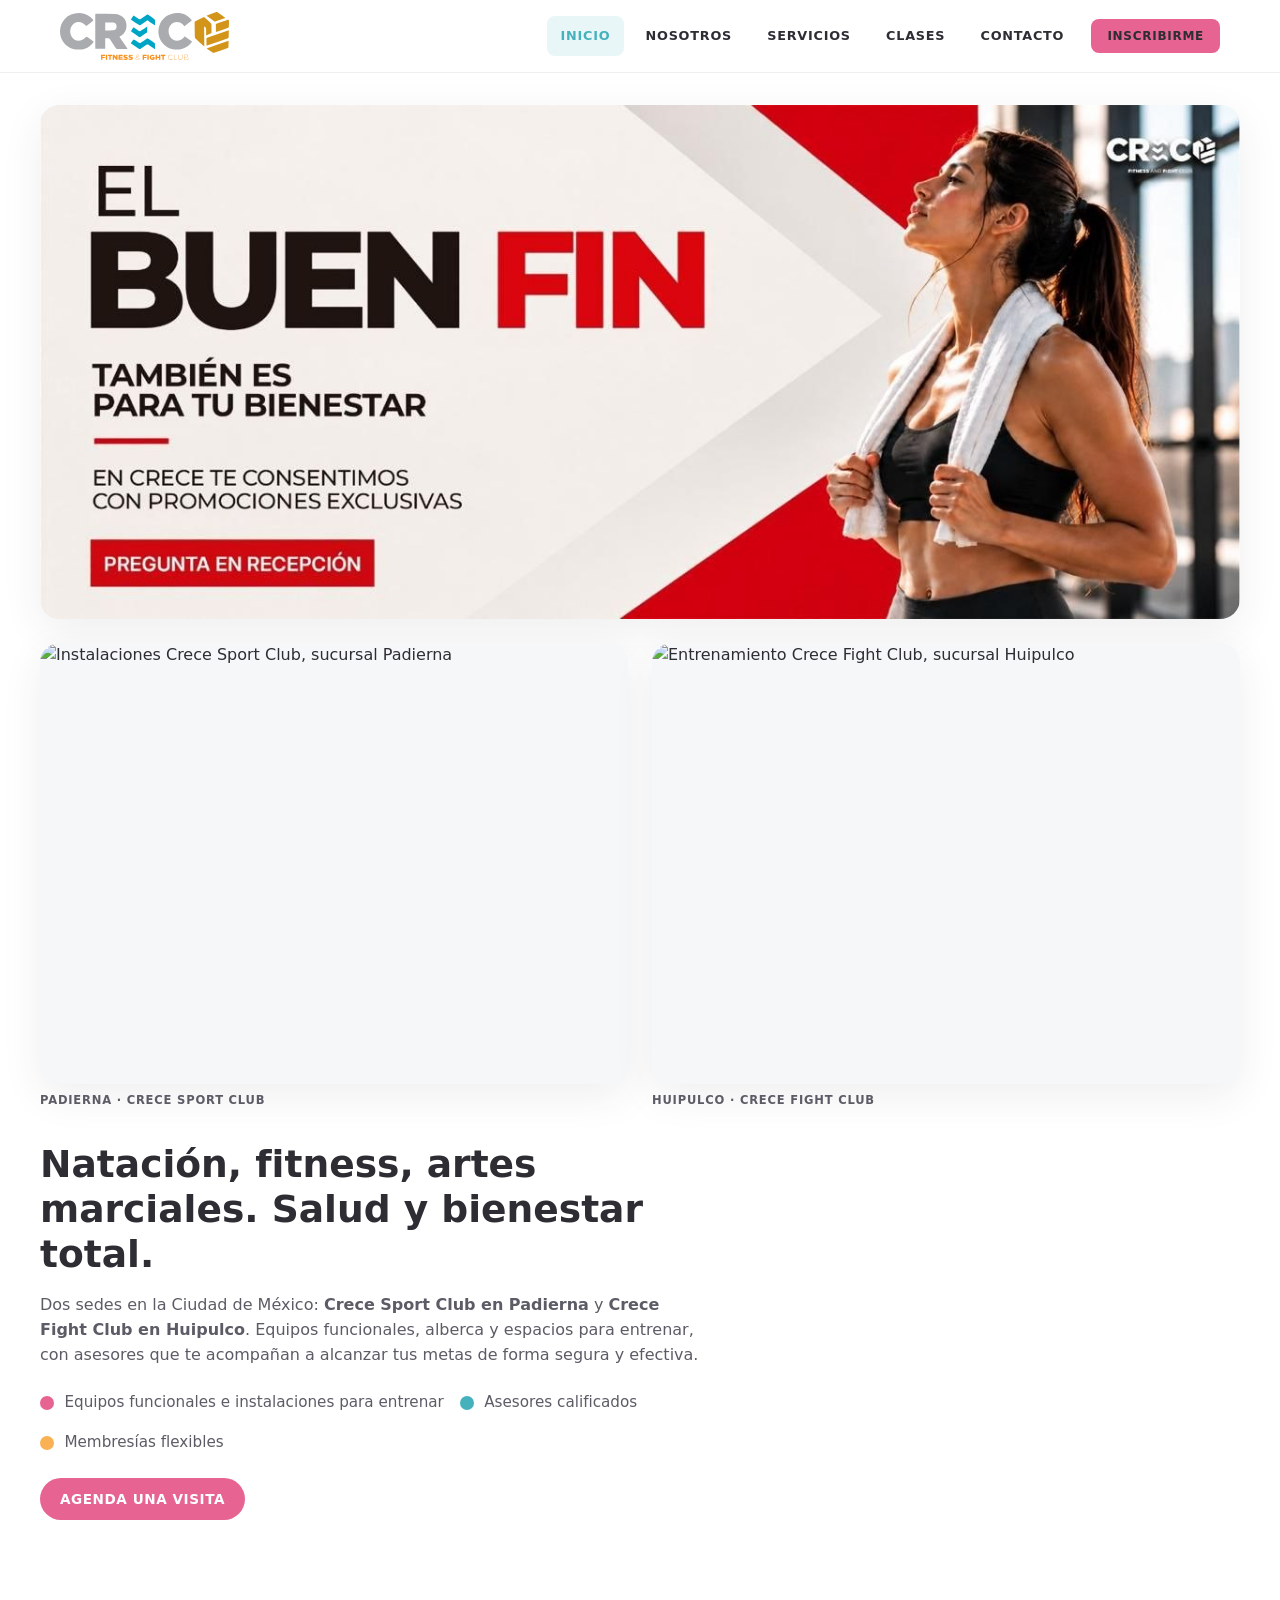
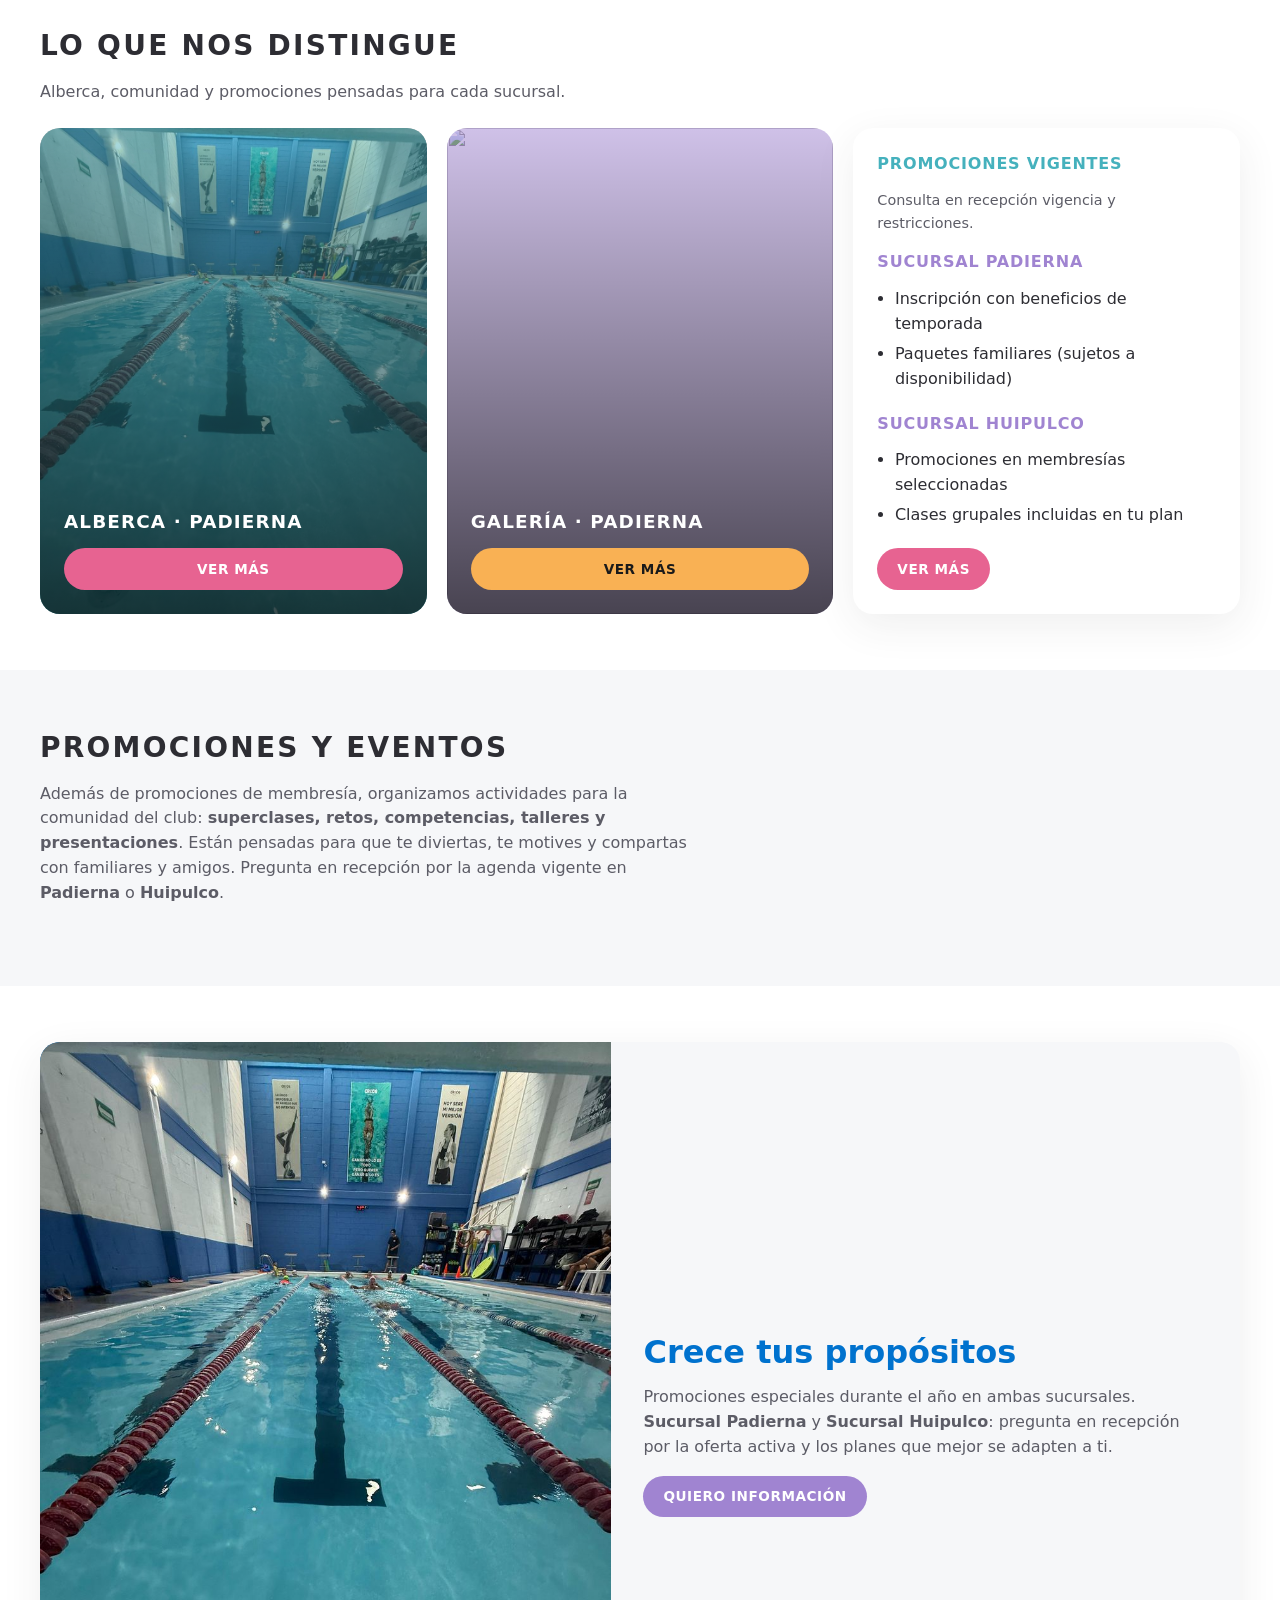
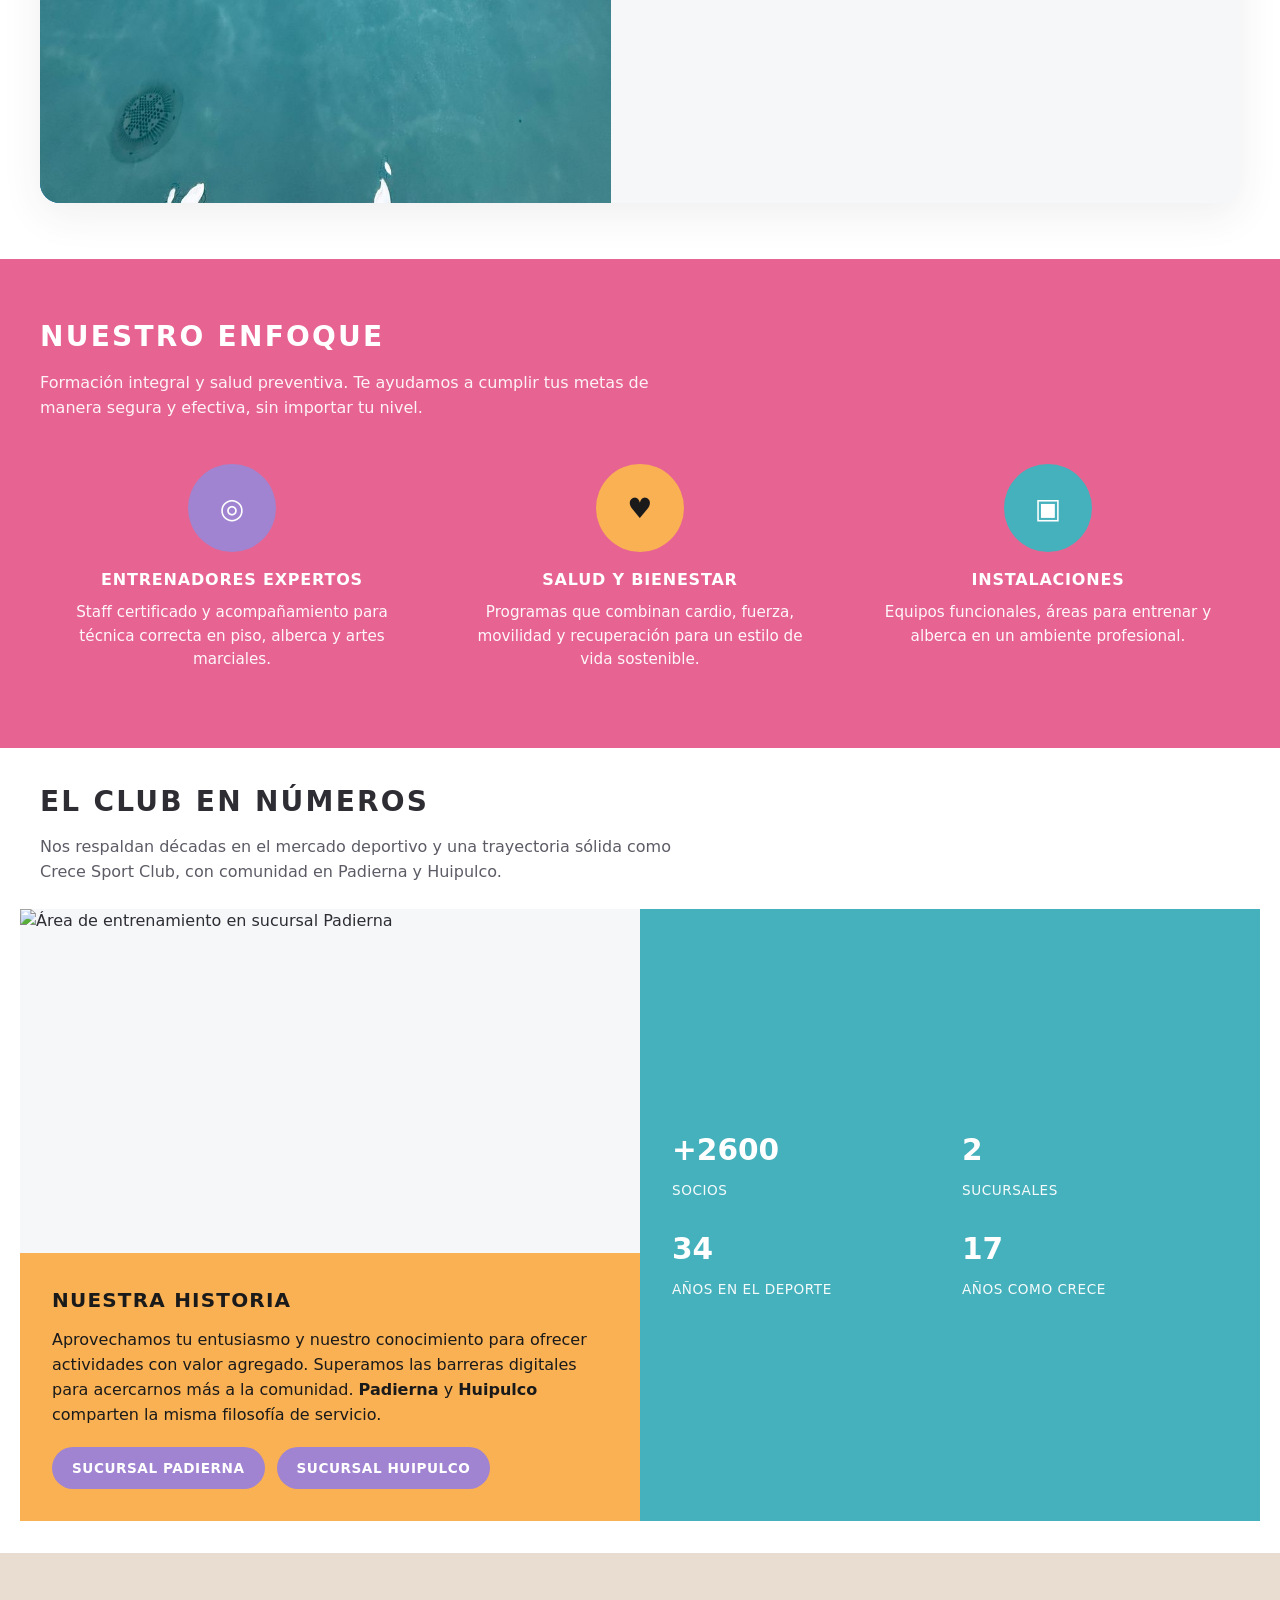
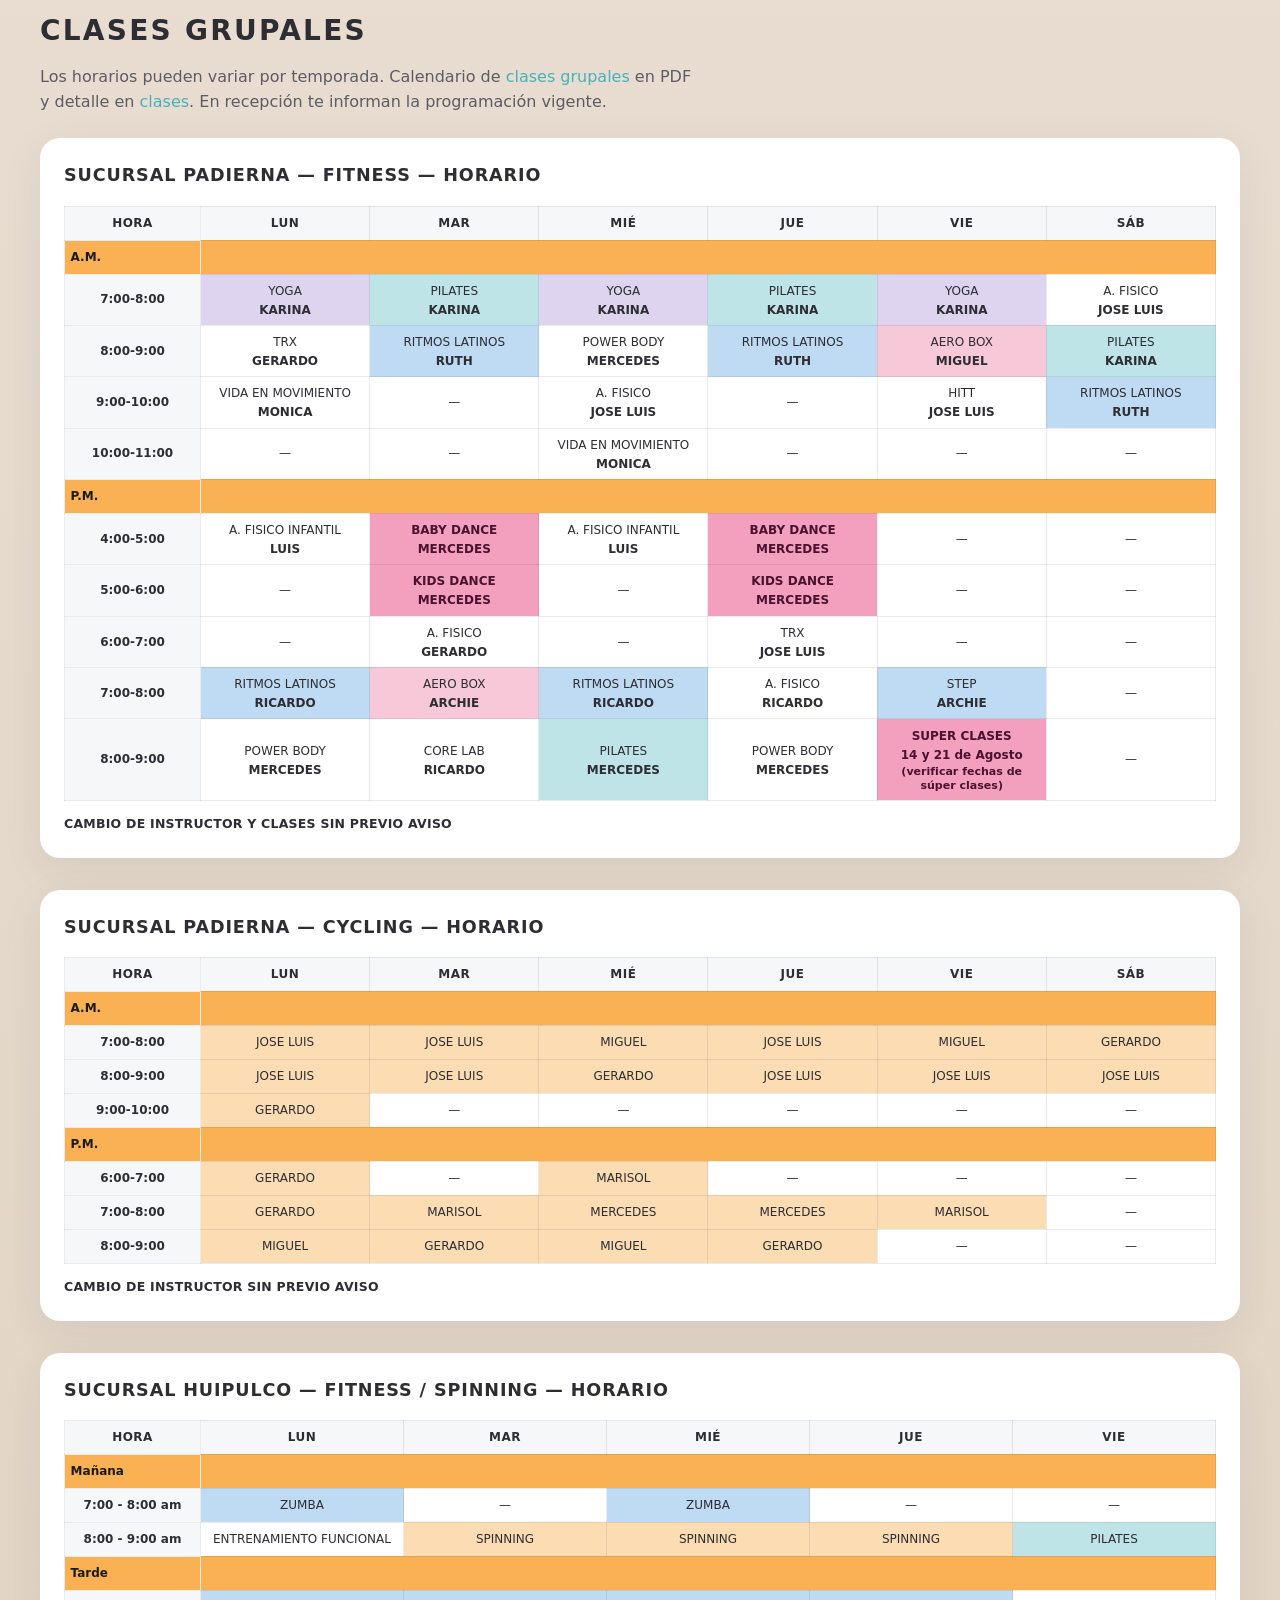
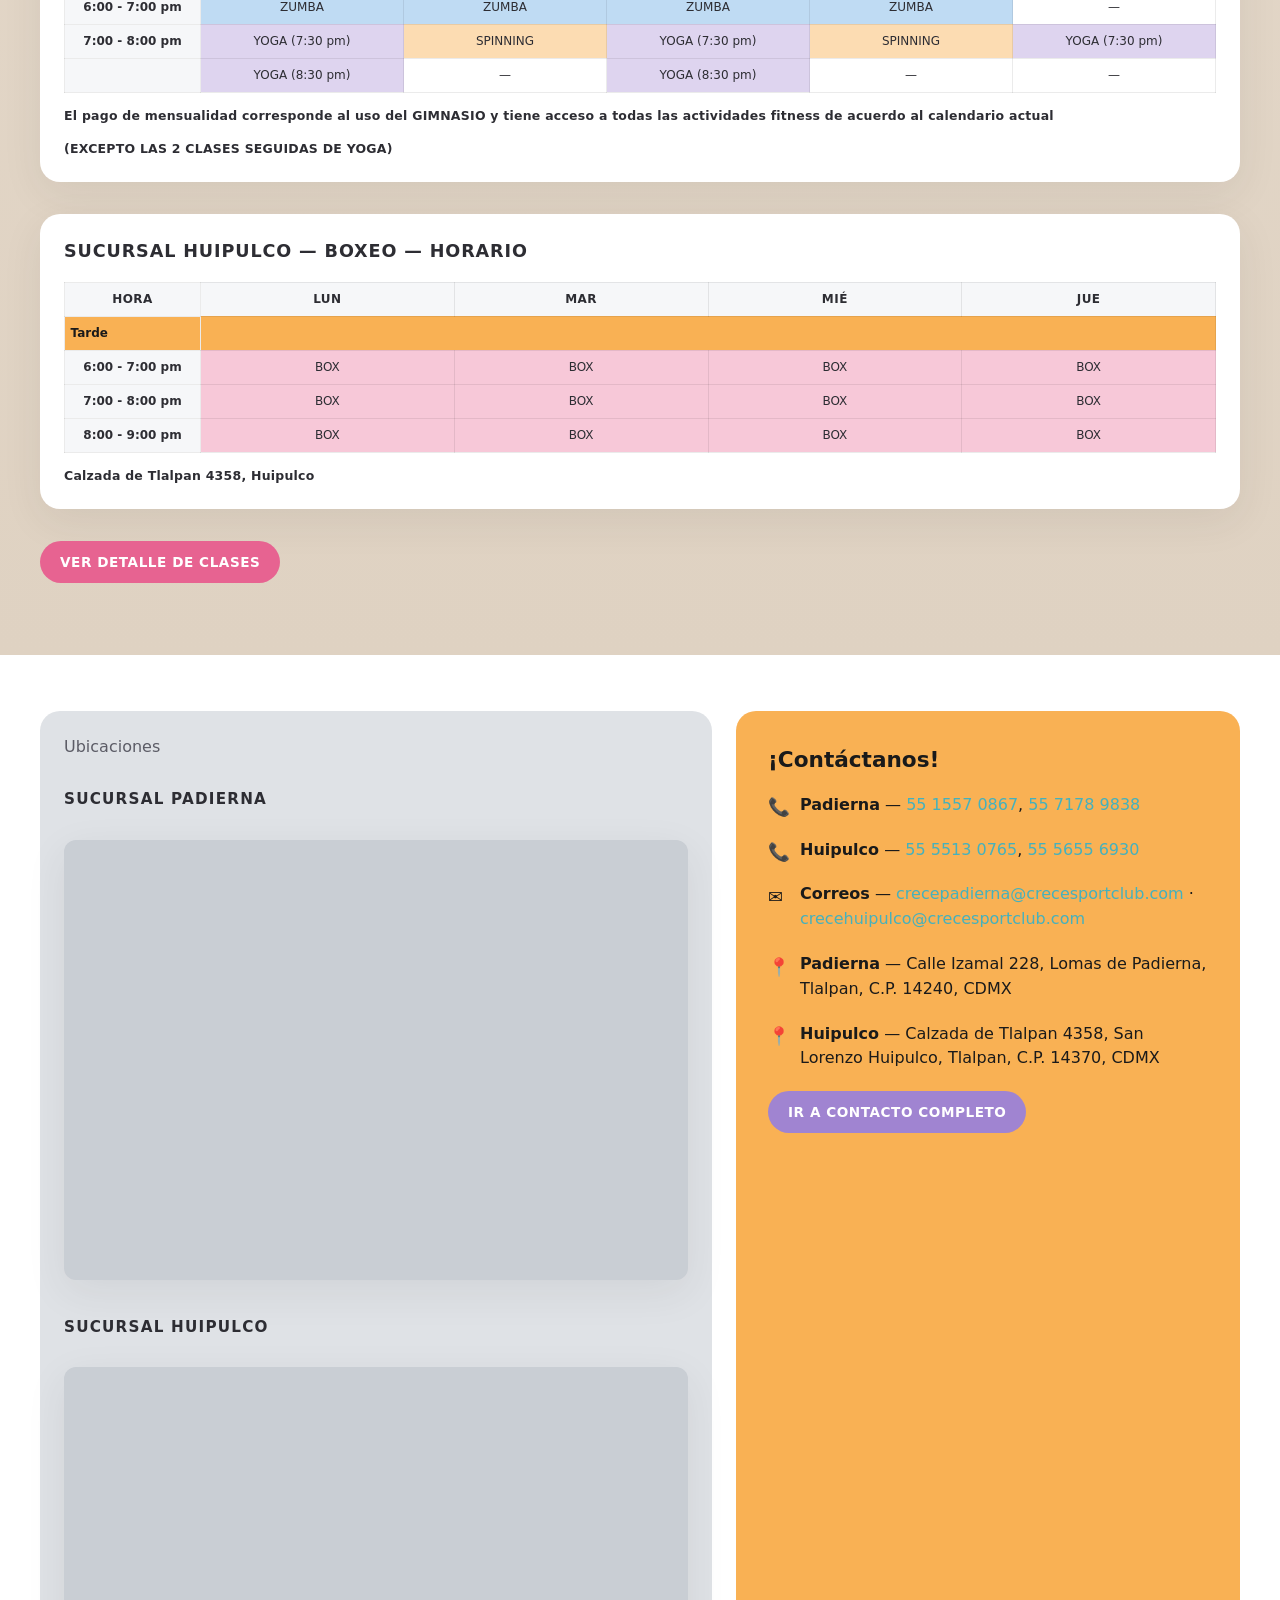
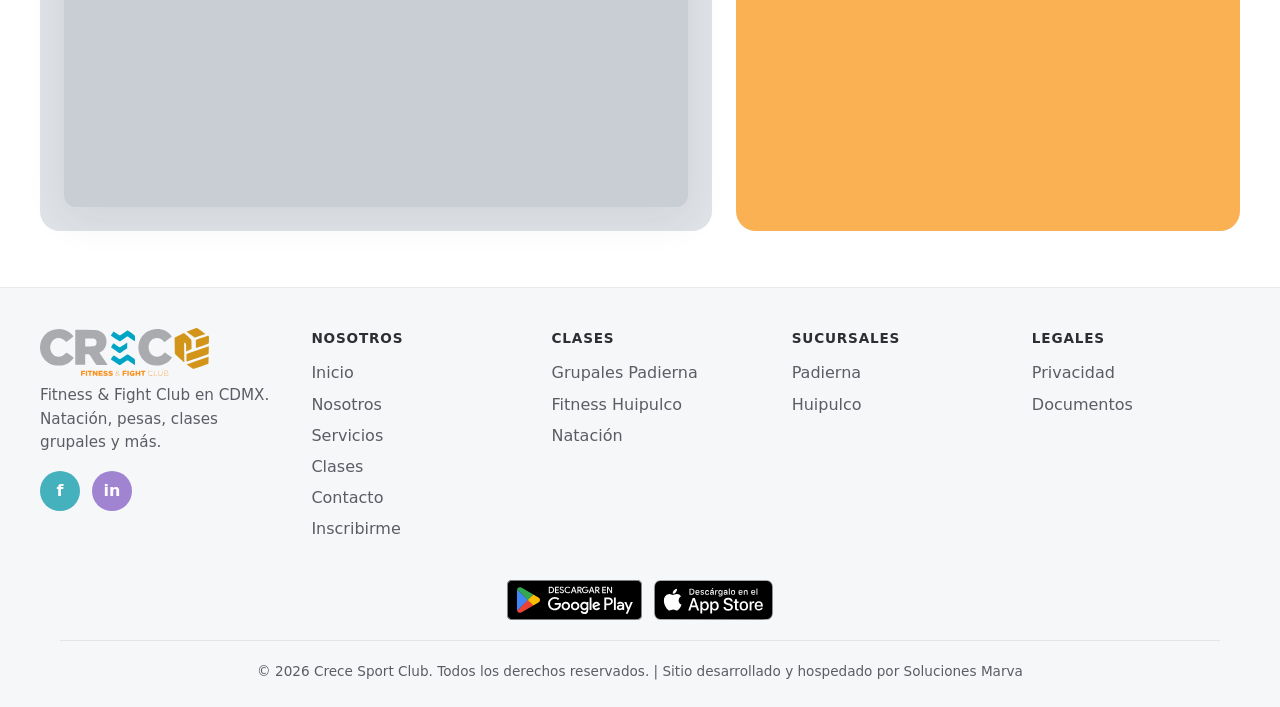
==== commit 3b724d12: "Reemplazar la foto de alberca en Crece tus propósitos. La tarjeta del inicio y la miniatura de nosot" ====
--- a/index.html
+++ b/index.html
@@ -180,10 +180,11 @@
           <div class="promo-card">
             <div class="promo-card__media">
               <img
-                src="https://cdn-clients.solucionesmarva.com/CU2402-00057/img/padierna/IMG_8721.jpeg"
-                alt=""
-                width="800"
-                height="500"
+                class="img-alberca"
+                src="assets/img/alberca-padierna-20261111.jpg"
+                alt="Alberca de Crece Sport Club Padierna"
+                width="900"
+                height="1200"
                 loading="lazy"
               />
             </div>
